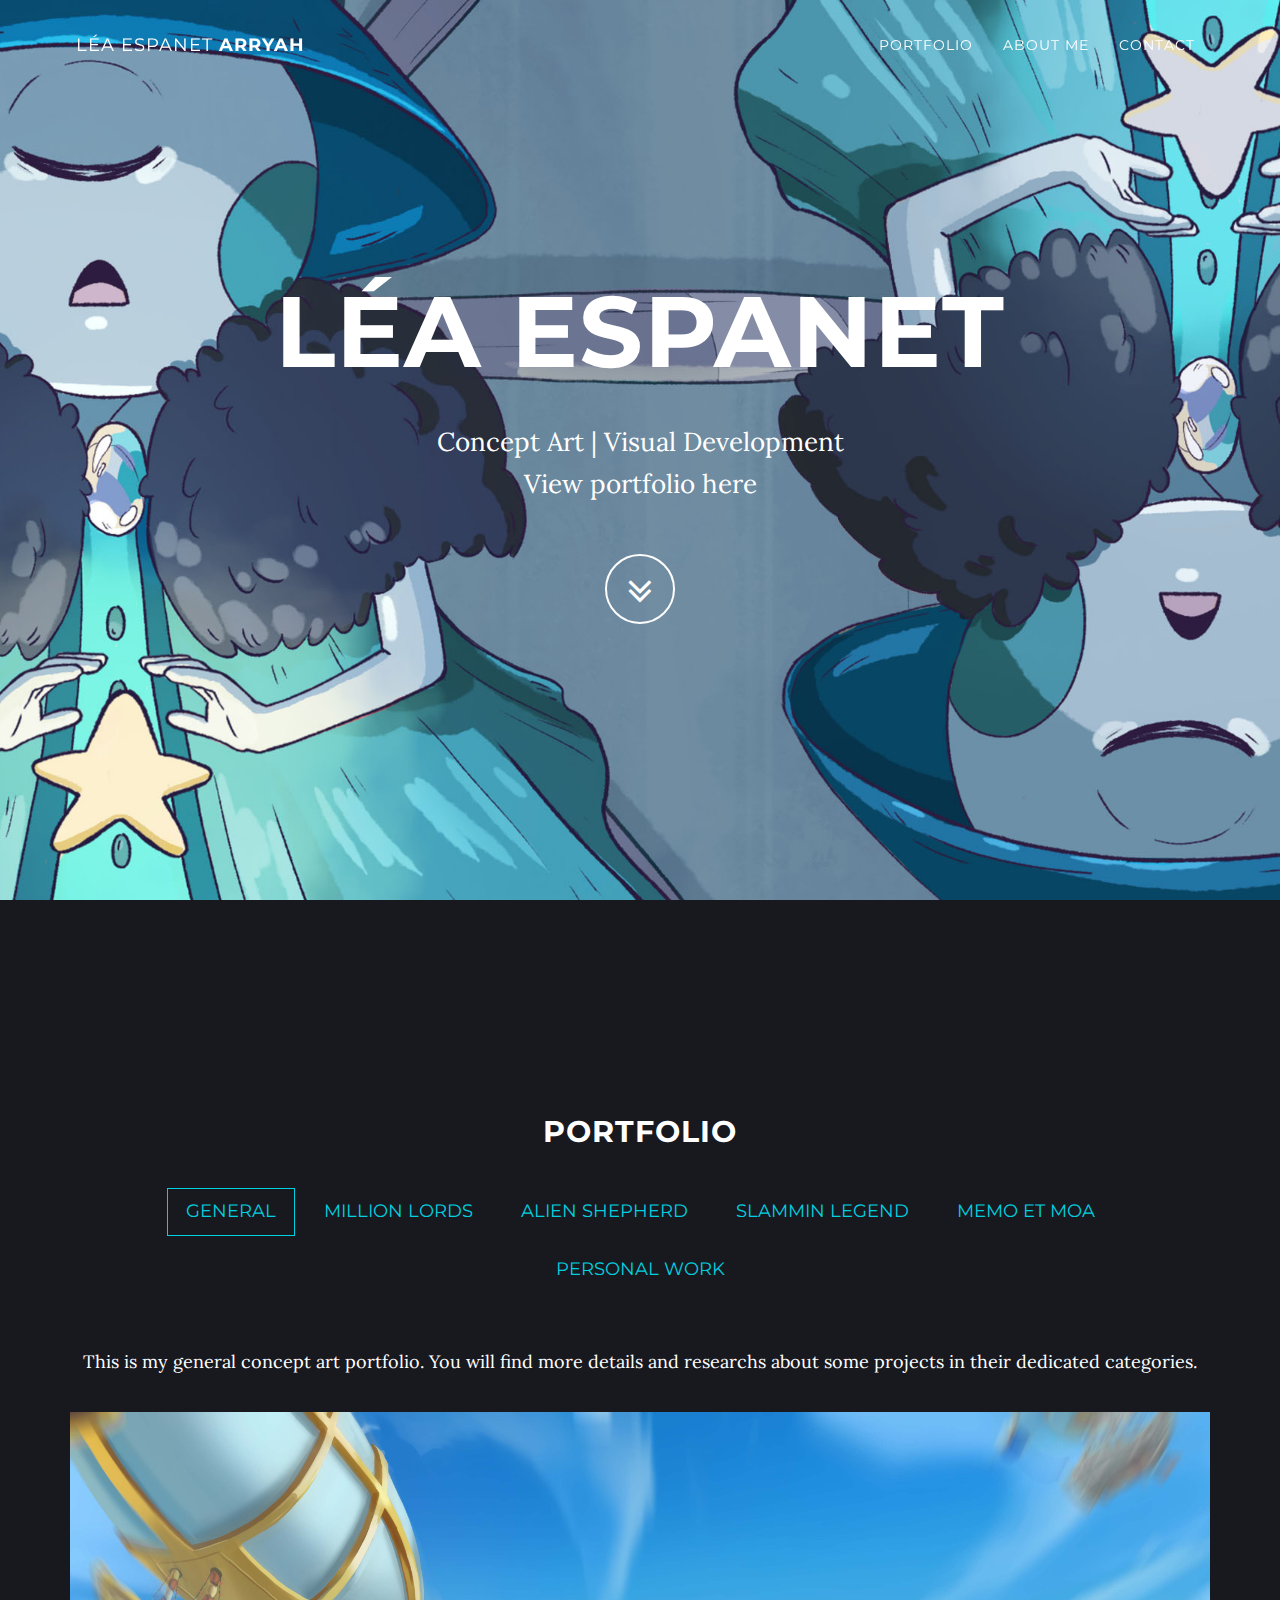
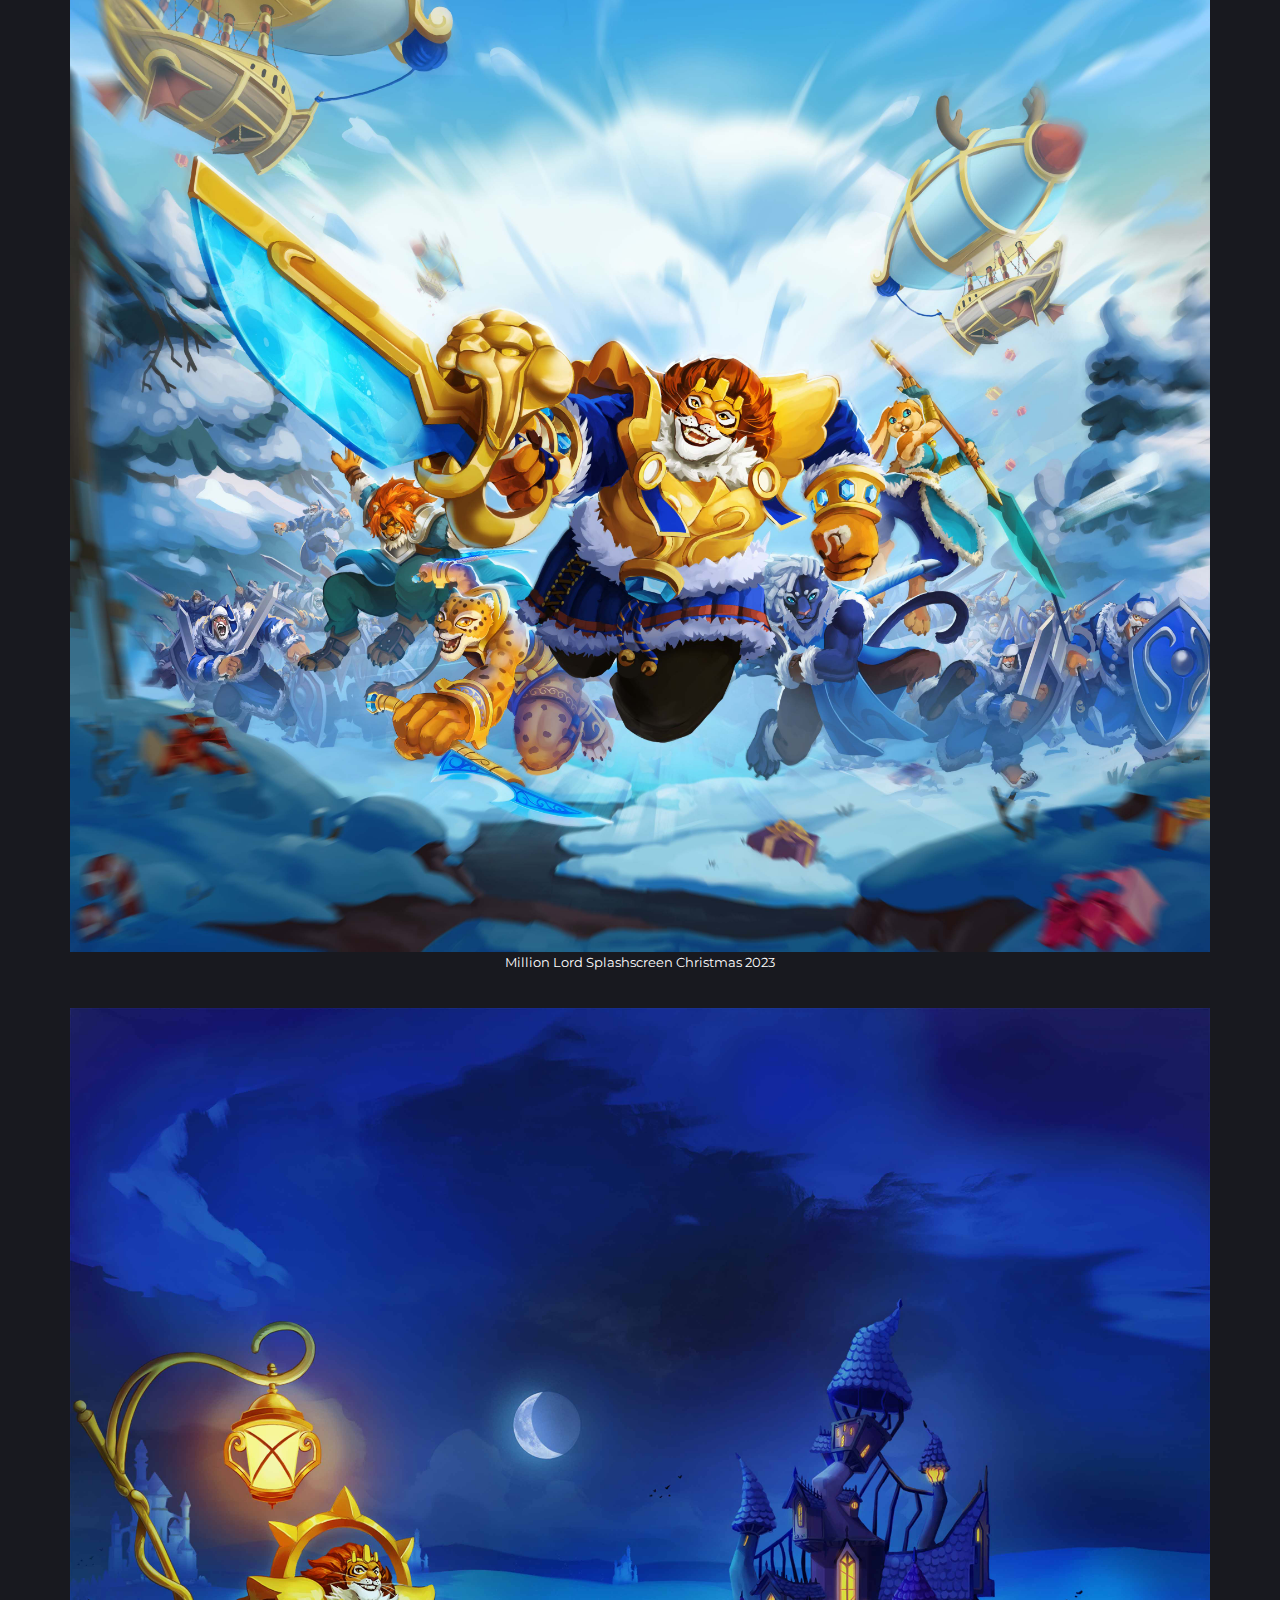
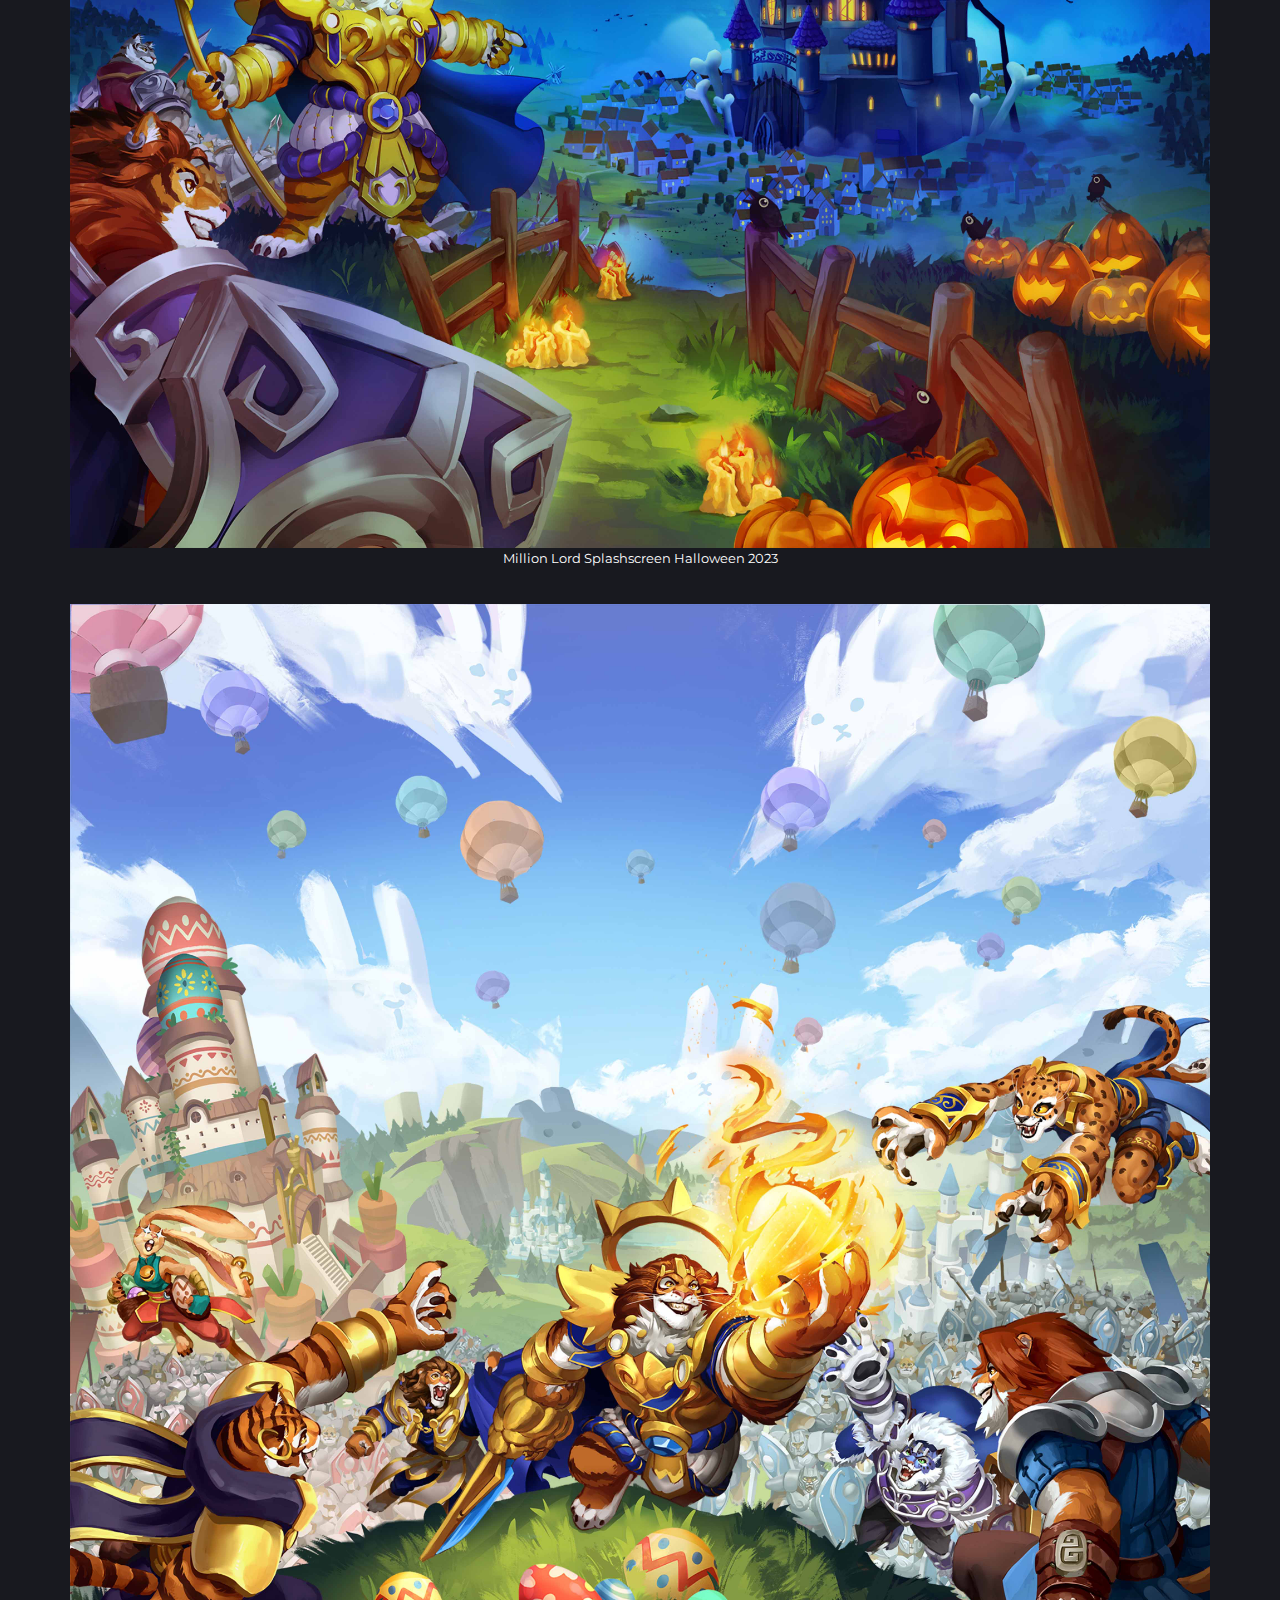
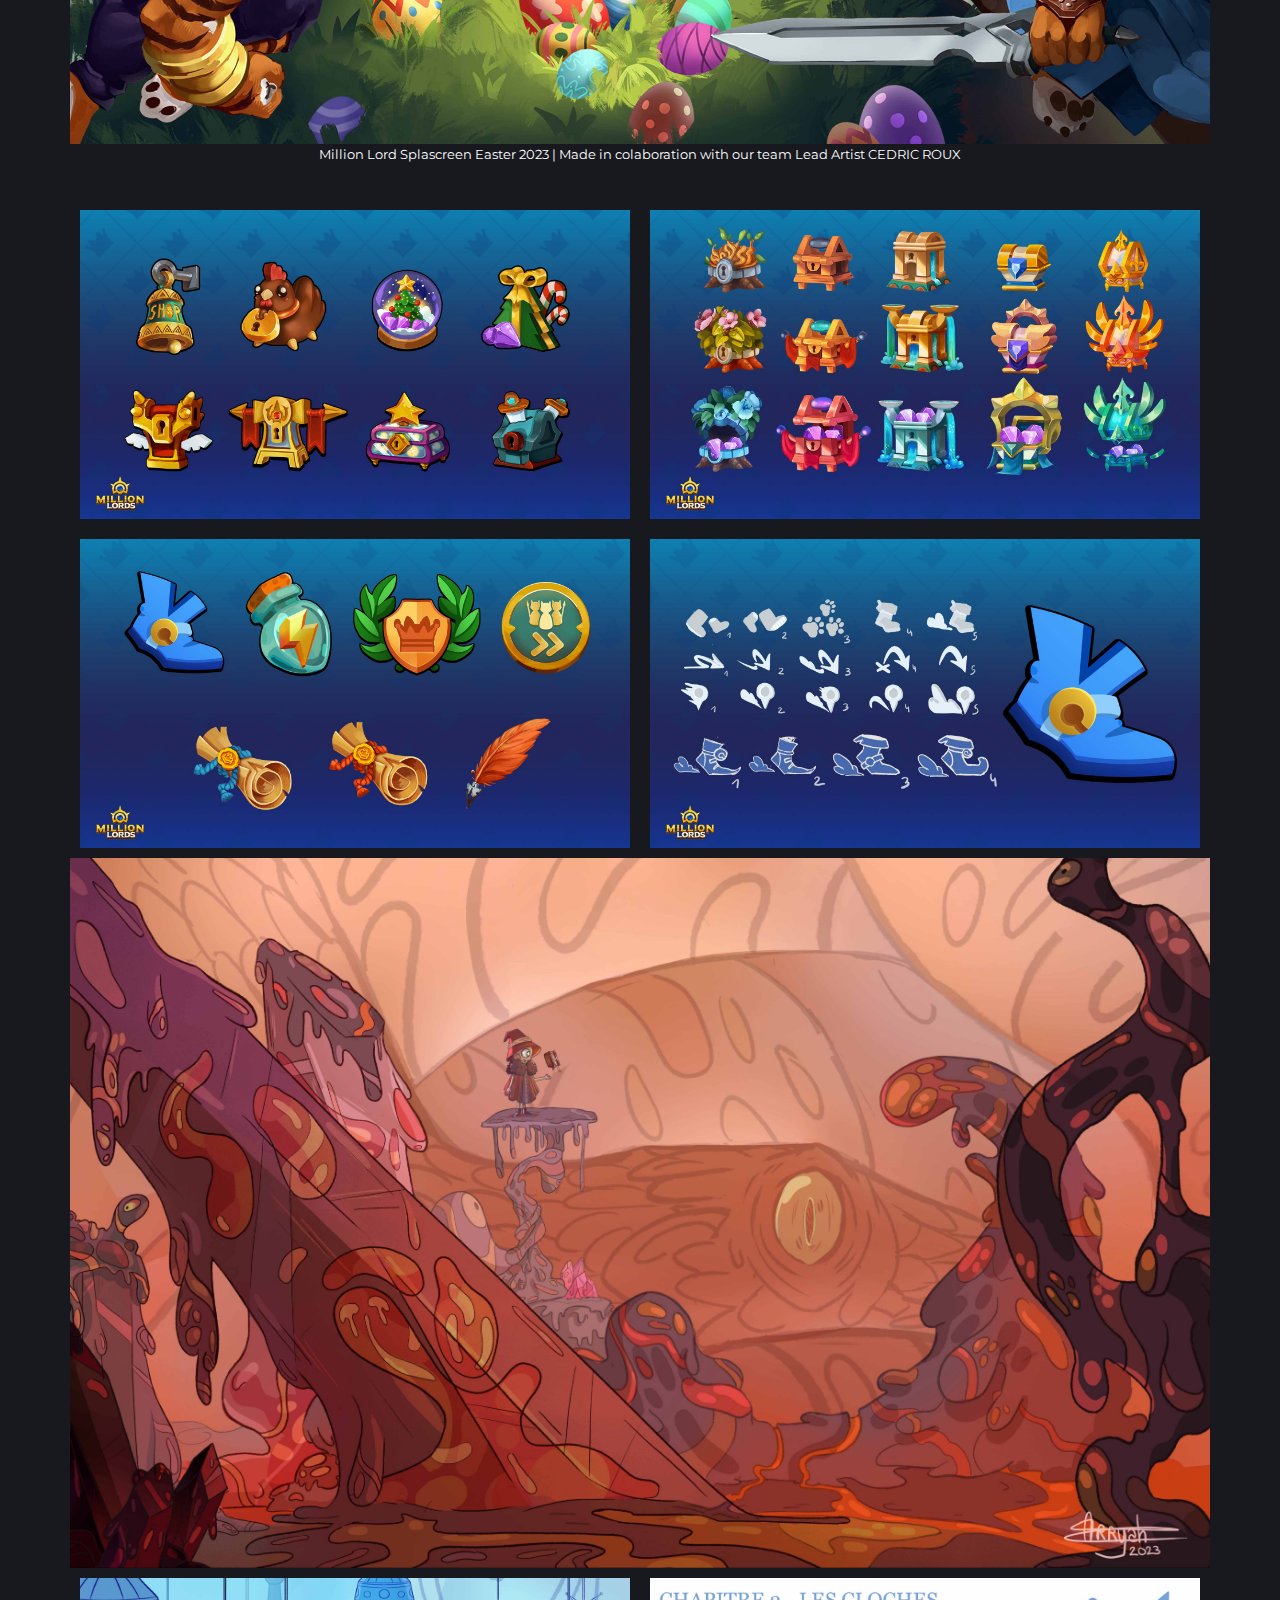
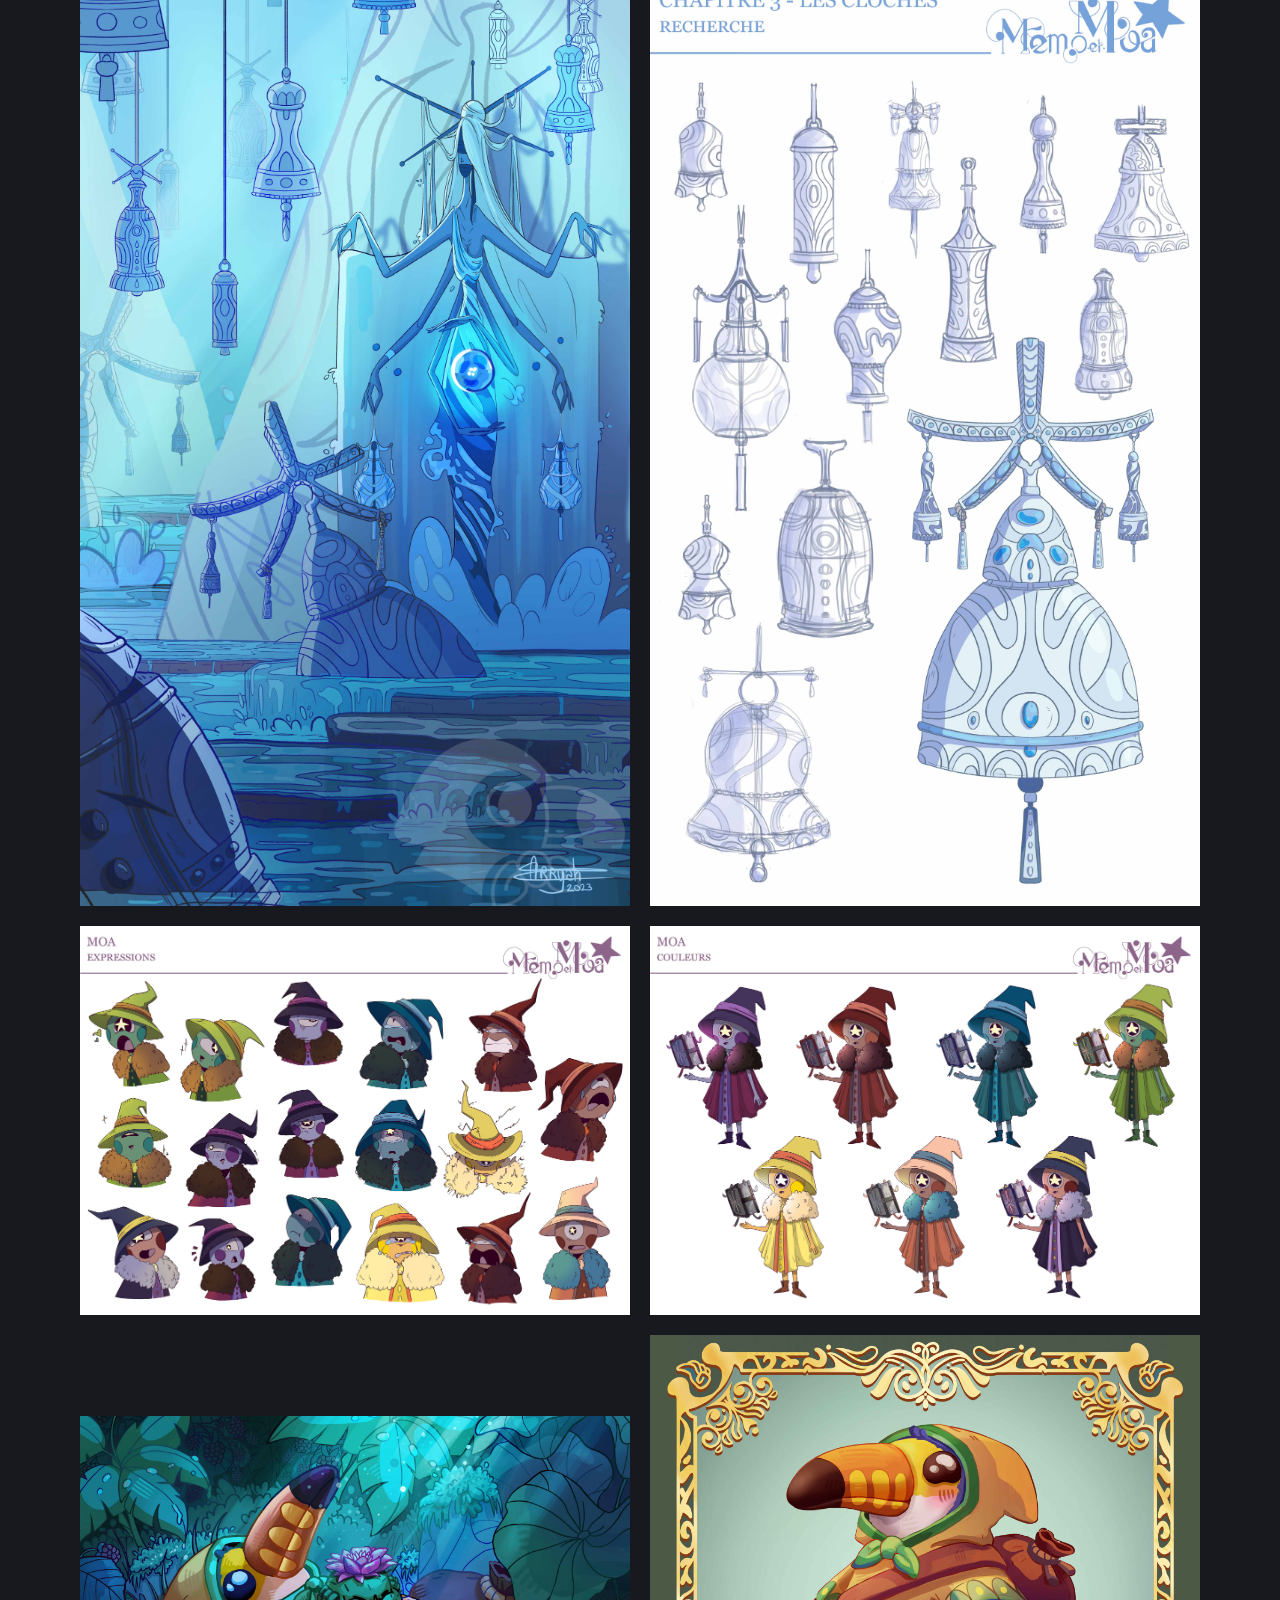
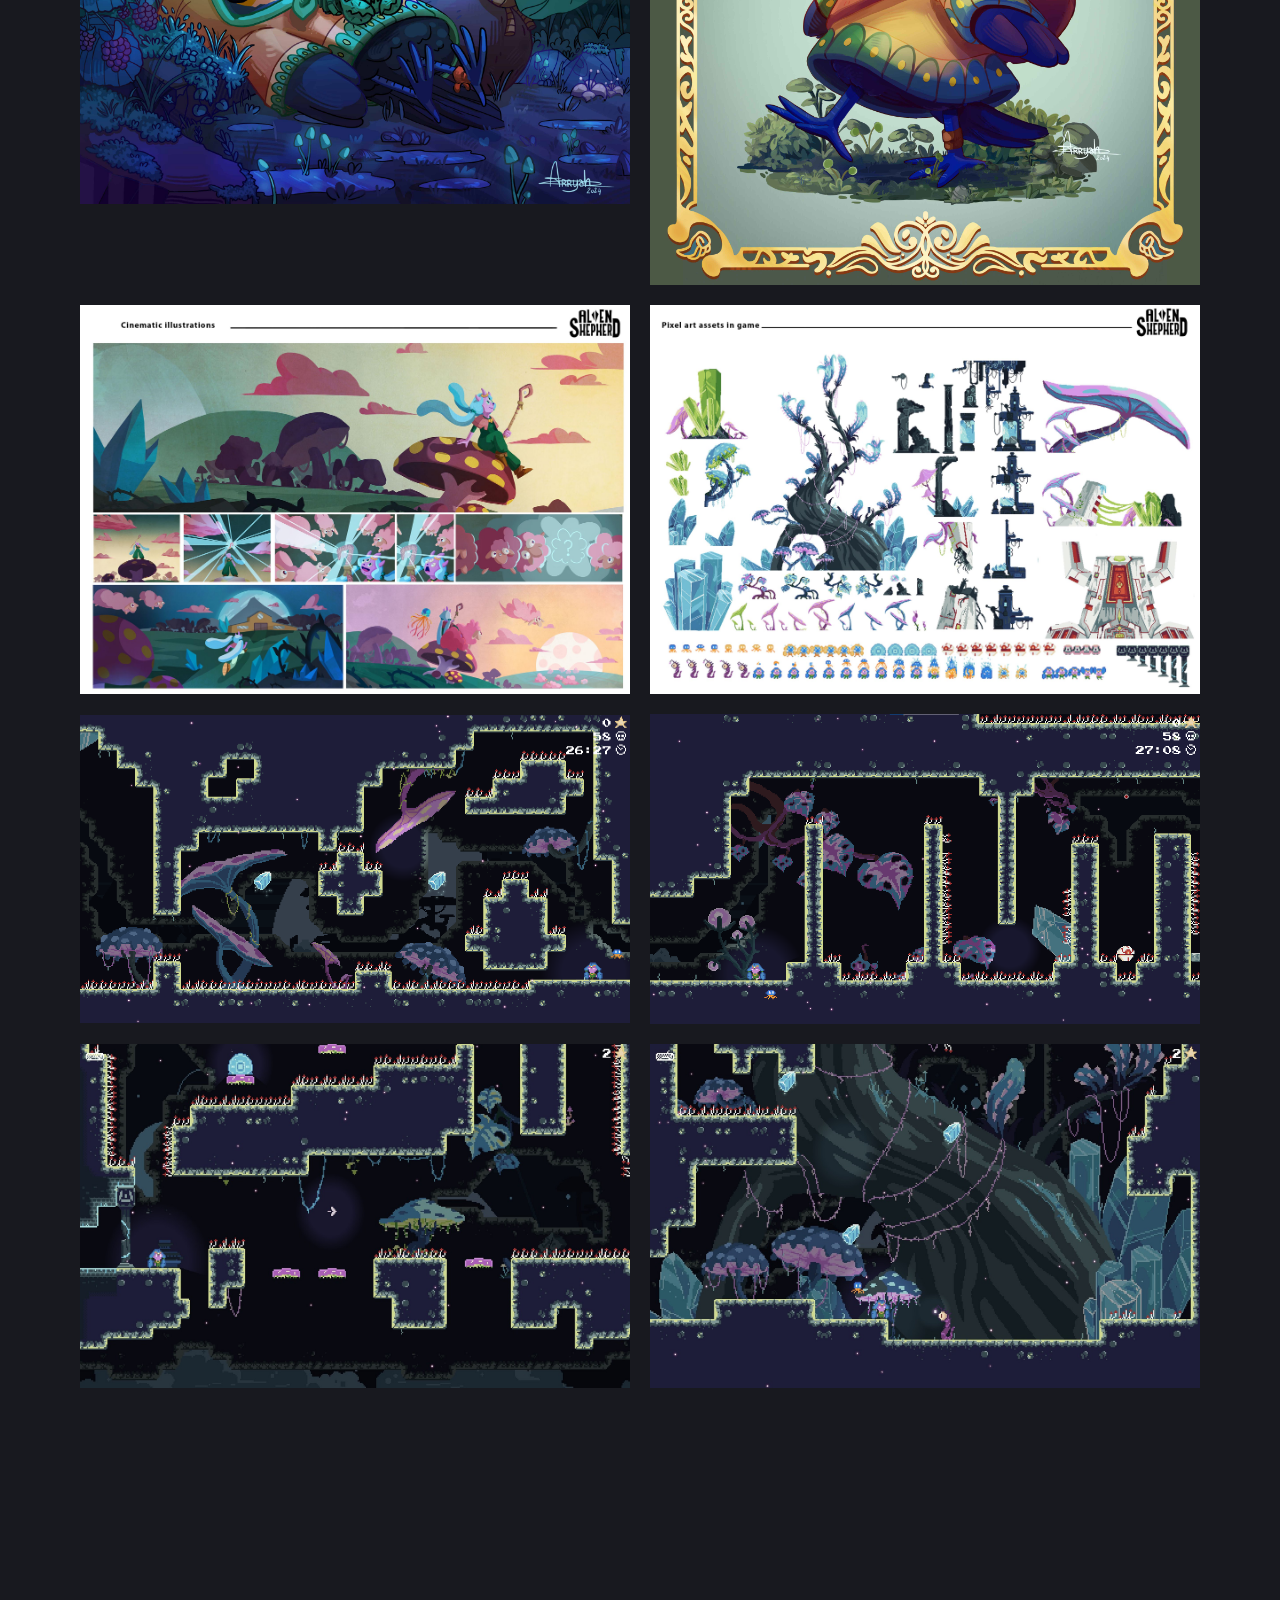
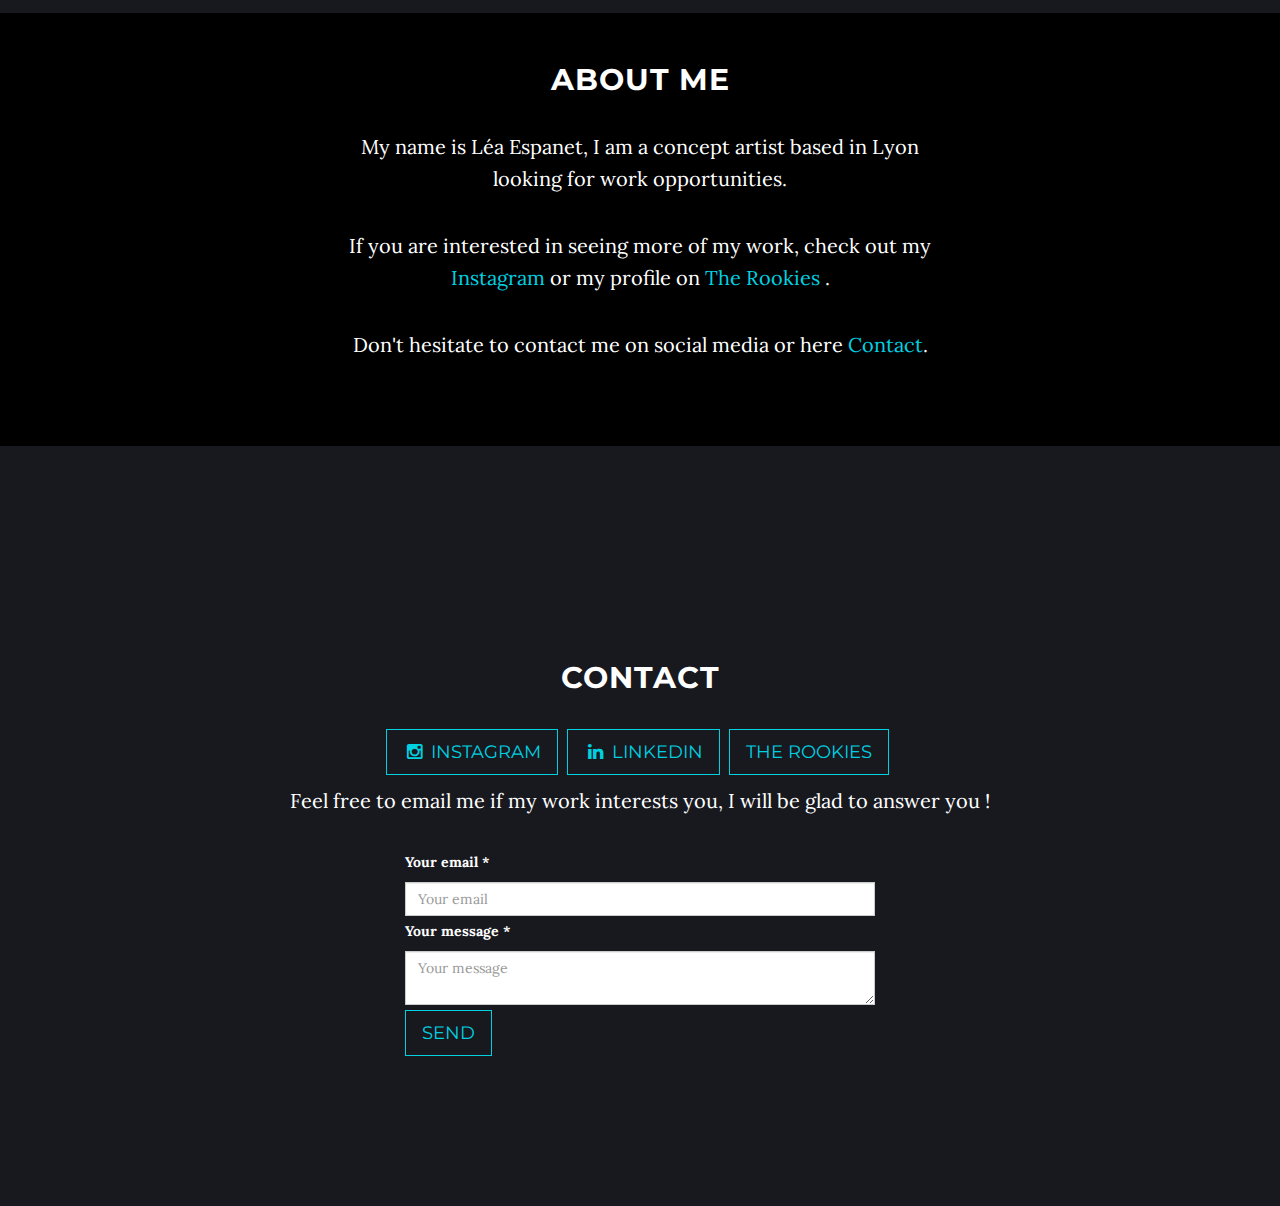
==== index.html @ 55b529bb "Portfolio update" ====
<!DOCTYPE html>
<html lang="en">

<head>

    <meta charset="utf-8">
    <meta http-equiv="X-UA-Compatible" content="IE=edge">
    <meta name="viewport" content="width=device-width, initial-scale=1">
    <meta name="description" content="">
    <meta name="author" content="">

    <title>Léa Espanet - Arryah</title>

    <!-- Bootstrap Core CSS -->
    <link href="css/bootstrap.min.css" rel="stylesheet">

    <!-- Custom CSS -->
    <link href="css/grayscale.css" rel="stylesheet">

    <!-- Custom Fonts -->
    <link href="font-awesome/css/font-awesome.min.css" rel="stylesheet" type="text/css">
    <link href="http://fonts.googleapis.com/css?family=Lora:400,700,400italic,700italic" rel="stylesheet" type="text/css">
    <link href="http://fonts.googleapis.com/css?family=Montserrat:400,700" rel="stylesheet" type="text/css">

    <!-- HTML5 Shim and Respond.js IE8 support of HTML5 elements and media queries -->
    <!-- WARNING: Respond.js doesn't work if you view the page via file:// -->
    <!--[if lt IE 9]>
        <script src="https://oss.maxcdn.com/libs/html5shiv/3.7.0/html5shiv.js"></script>
        <script src="https://oss.maxcdn.com/libs/respond.js/1.4.2/respond.min.js"></script>
    <![endif]-->

</head>

<body id="page-top" data-spy="scroll" data-target=".navbar-fixed-top">

    <!-- Navigation -->
    <nav class="navbar navbar-custom navbar-fixed-top" role="navigation">
        <div class="container">
            <div class="navbar-header">
                <button type="button" class="navbar-toggle" data-toggle="collapse" data-target=".navbar-main-collapse">
                    <i class="fa fa-bars"></i>
                </button>
                <a class="navbar-brand page-scroll" href="#page-top">
                    <i class="fa fa-"></i> <span class="light">Léa Espanet</span> Arryah
                </a>
            </div>

            <!-- Collect the nav links, forms, and other content for toggling -->
            <div class="collapse navbar-collapse navbar-right navbar-main-collapse">
                <ul class="nav navbar-nav">
                    <!-- Hidden li included to remove active class from about link when scrolled up past about section -->
                    <li class="hidden">
                        <a href="#page-top"></a>
                    </li>
                    <li>
                        <a class="page-scroll" href="#portfolio">Portfolio</a>
                    </li>
                    <li>
                        <a class="page-scroll" href="#about-me">About Me</a>
                    </li>
                    <li>
                        <a class="page-scroll" href="#contact">Contact</a>
                    </li>
                </ul>
            </div>
            <!-- /.navbar-collapse -->
        </div>
        <!-- /.container -->
    </nav>

    <!-- Intro Header -->
    <header class="intro">
        <div class="intro-body">
            <div class="container">
                <div class="row">
                    <div class="col-md-8 col-md-offset-2">
                        <h1 class="brand-heading">Léa Espanet</h1>
                        <p class="intro-text">Concept Art | Visual Development<br>View portfolio here</p>
                        <a href="#portfolio" class="btn btn-circle page-scroll">
                            <i class="fa fa-angle-double-down animated"></i>
                        </a>
                    </div>
                </div>
            </div>
        </div>
    </header>

    <!-- Portfolio Section -->
    <section id="portfolio" class="content-section text-center">
        <div class="portfolio-section">
            <div class="container">
                <div class="col-lg-12">
                    <h2>Portfolio</h2>
                    <div class="bouton-menu">

                        <button type="button" data-filter=".general" class="bouton selected">General</button>
                        <button type="button" data-filter=".millionlord" class="bouton">Million Lords</button>
                        <button type="button" data-filter=".alienshepherd" class="bouton">Alien Shepherd</button>
                        <button type="button" data-filter=".slaminlegends" class="bouton">Slammin Legend</button>
                        <button type="button" data-filter=".memomoa" class="bouton">Memo Et Moa</button>
                        <button type="button" data-filter=".personalwork" class="bouton">Personal Work</button>
                    </div>
                    <div class="test-container">
                        <div class="mix general" data-order="1">
                            <div class="col-lg-12">
                                <p class="intro-text">This is my general concept art portfolio. You will find more details and researchs about some projects in their dedicated categories.</p>
                               
                                <img src="img/ESPANET_Lea_ML_SplashArt_christmas2023.jpg" >
                                <p class="img-legend">Million Lord Splashscreen Christmas 2023</p>
                                <img src="img/ESPANET_Lea_ML_SplashArt_Halloween2023.jpg">
                                <p class="img-legend">Million Lord Splashscreen Halloween 2023</p>
                                <img src="img/ESPANET_Lea_ML_SplashArt_easter2023.jpg">
                                <p class="img-legend">Million Lord Splascreen Easter 2023 | Made in colaboration with our team Lead Artist CEDRIC ROUX</p>
                                <div class="grid grid1">
                                        <img src="img/ESPANET_Lea_ML_props1.jpg">
                                        <img src="img/ESPANET_Lea_ML_props2.jpg">
                                        <img src="img/ESPANET_Lea_ML_icon1.jpg">
                                        <img src="img/ESPANET_Lea_ML_icon2.jpg">
                                        
                                    </div>
                                    <img src="img/lave.jpg">
                                    <div class="grid grid1">
                                        <img src="img/eau.jpg">
                                        <img src="img/MM_cloches_recherches.jpg">
                                        <img src="img/MM_expression.jpg">
                                        <img src="img/MM_couleurs.jpg">
                                        <img src="img/tuki_foret.jpg">
                                        <img src="img/EL_TukiTuki.jpg">
                                        <img src="img/AS_6.jpg">
                                        <img src="img/AS_1.jpg">
                                        <img src="img/ascapture3.png">
                                        <img src="img/ascapture6.png">
                                        <img src="img/ascapture8.jpg">
                                        <img src="img/ascapture7.jpg">

                                </div>
                            </div>
                        </div>
                        <div class="mix millionlord" data-order="2">
                            <div class="col-lg-12">
                                <p class="intro-text">Here are some of the works I've been doing as a full time concept artist for the mobile game Million Lords.</p>
                                <div class="grid grid1">
                                    <img src="img/ESPANET_Lea_ML_SplashArt_christmas2023.jpg">
                                    <img src="img/ESPANET_Lea_ML_SplashArt_easter2023.jpg">
                                        <img src="img/ESPANET_Lea_ML_SplashArt_Halloween2023.jpg">
                                        <img src="img/ESPANET_Lea_ML_Lapin.jpg">
                                        <img src="img/ESPANET_Lea_ML_bundle.jpg">
                                        <img src="img/ESPANET_Lea_ML_icon1.jpg">
                                        <img src="img/ESPANET_Lea_ML_icon2.jpg">
                                        <img src="img/ESPANET_Lea_ML_icon3.jpg">
                                        <img src="img/ESPANET_Lea_ML_props1.jpg">
                                        <img src="img/ESPANET_Lea_ML_props2.jpg">
                                    </div>
                                </div>
                            </div>
                        <div class="mix alienshepherd" data-order="3">
                            <div class="col-lg-12">
                                <p class="intro-text">Alien Shepherd is a pixel art platformer with a flying mechanic. As Lead Concept Artist of the project I produced many in game assets, steam visuals and illustrations.   </p>
                                <ul class="list-inline banner-social-buttons">
                                    <li>
                                        <a href="https://store.steampowered.com/app/1808820/Alien_Shepherd/" class="btn btn-default btn-lg"><i class="fa fa-steam fa-fw"></i> <span class="network-name">Game on steam</span></a>
                                    </li>
                                    <div class="grid grid2">
                                        <img src="img/Alien.jpg" class="aa">
                                        <img src="img/AS_6.jpg" class="bb">
                                        <img src="img/AS_3.jpg" class="cc">
                                        <img src="img/AS_1.jpg" class="dd">
                                        <img src="img/AS_2.jpg" class="ee">
                                        <img src="img/AS_4.jpg" class="ff">
                                        <img src="img/AS_5.jpg" class="gg">
                                        <img src="img/ascapture1.png" class="hh">
                                        <img src="img/ascapture4.png" class="ii">
                                        <img src="img/ascapture6.png" class="jj">
                                        <img src="img/ascapture7.jpg" class="kk">
                                        <img src="img/as5.jpg" class="ll">
                                        <img src="img/as6.jpg" class="mm">
                                        <img src="img/as7.jpg" class="nn">
                                        <img src="img/ascapture2.jpg" class="oo">
                                        <img src="img/ascapture3.png" class="pp">
                                        <img src="img/ascapture5.png" class="qq">
                                        <img src="img/ascapture8.jpg" class="rr">
                                        <img src="img/ascapture9jpg.jpg" class="ss">
                                        <img src="img/as8.jpg" class="tt">
                                </div>
                            </div>
                        </div>
                        <div class="mix slaminlegends" data-order="4">
                            <div class="col-lg-12">
                                <p class="intro-text">Slammin Legends is a 3D funky multiplayer sport game inspired by Basketball and hero shooters with a 70's vibe. My job was to create characters in a simple, exagerated cartoon style and some props.</p>

                                    <img src="img/Kakemono.jpg">
                                    <p class="img-legend">Logo by HUGO BOUVET</p>
                                    <ul class="list-inline banner-social-buttons">
                                        <li>
                                            <a href="https://www.therookies.co/entries/19303" class="btn btn-default btn-lg"></i> <span class="network-name">The Rookies 2022 </span></a>
                                        </li>
                                    <div class="grid grid3">
                                        <img src="img/SlamminLegends1.jpg">
                                        <img src="img/SlamminLegends2.jpg">
                                        <img src="img/SlamminLegends3.jpg">
                                        <img src="img/SlamminLegends4.jpg">
                                        <img src="img/SlamminLegends5.jpg">
                                        <img src="img/SlamminLegends6.jpg">
                                        <img src="img/SlamminLegends7.jpg">
                                        <img src="img/SlamminLegends10.jpg">
                                        <img src="img/SlamminLegends9.jpg">
                                        <img src="img/SlamminLegends8.jpg">
                                </div>
                            </div>
                        </div>
                        <div class="mix memomoa" data-order="5">
                            <div class="col-lg-12">
                                <p class="intro-text">This is a personnal comic project in development, therefore I cannot yet share all my concepts. Here is a preview some environment.  </p>
                                    <img src="img/lave.jpg">
                                <div class="grid grid-flex">
                                    <div class="half-column">
                                        <img src="img/MM_keyv.jpg">
                                        <img src="img/MM_cloches_recherches.jpg">
                                        <img src="img/MM_Moa_illustration.jpg">
                                    </div>
                                    <div class="half-column">
                                        <img src="img/MM_couleurs.jpg">
                                        <img src="img/MM_expression.jpg">
                                        <img src="img/eau.jpg">
                                        <img src="img/MM_Memo_illustration.jpg">
                                    </div>
                                </div>
                            </div>
                        </div>
                        <div class="mix personalwork" data-order="6">
                            <div class="col-lg-12">
                                <p class="intro-text">In this section you will find more personnal illustrations I do in my free time.</p>
                                <div class="grid grid-flex">
                                    <div class="half-column">
                                        <img src="img/tuki_foret.jpg">
                                        <img src="img/EL_Crabtus.jpg">
                                        <img src="img/EL_dtiys_kumquatacide.jpg">
                                        <img src="img/eau.jpg">
                                    </div>
                                    <div class="half-column">
                                        <img src="img/EL_TukiTuki.jpg">
                                        <img src="img/EL_Larvetus.jpg">
                                        <img src="img/lave.jpg">
                                        <img src="img/MM_Memo_illustration.jpg">
                                        <img src="img/croq5.jpg">
                                   </div>
                                </div>
                            </div>
                        </div>
                        

                    </div>
                    
                </div>
            </div>
        </div>
    </section>
    <!-- About Me Section -->
    <section id="about-me" class="container-fluid content-section black-bg text-center">
        <div class="row">
            <div class="col-lg-6 col-lg-offset-3">
                <h2>About me</h2>
                <p>My name is Léa Espanet, I am a concept artist based in Lyon looking for work opportunities. </p>
                <p>If you are interested in seeing more of my work, check out my <a href="https://www.instagram.com/arryah_art/">Instagram</a> or my profile on <a href="https://www.therookies.co/u/LeaEspanet">The Rookies</a> .</p>
                <p>Don't hesitate to contact me on social media or here <a class="page-scroll" href="#contact">Contact</a>.
                    <p>
            </div>
        </div>
    </section>

    <!-- Contact Section -->
    <section id="contact" class="container content-section text-center">
        <div class="row">
            <div class="col-lg-8 col-lg-offset-2">
                <h2>Contact</h2>
                <ul class="list-inline banner-social-buttons">
                    <li>
                        <a href="https://instagram.com/arryah_art/" class="btn btn-default btn-lg"><i class="fa fa-instagram fa-fw"></i> <span class="network-name">Instagram</span></a>
                    </li>
                    </li>
                        <a href="https://www.linkedin.com/in/l%C3%A9a-espanet-331bb122b/?originalSubdomain=fr" class="btn btn-default btn-lg"><i class="fa fa-linkedin fa-fw"></i> <span class="network-name">Linkedin</span></a>
                    </li>
                    <li>
                        <a href="https://www.therookies.co/u/LeaEspanet" class="btn btn-default btn-lg"></i> <span class="network-name">The Rookies</span></a>
                    </li>
                </ul>
                <p>Feel free to email me if my work interests you, I will be glad to answer you ! </p>



                <div class="col-lg-8 col-lg-offset-2">
                    <form action="https://formspree.io/f/mjvjywqn" method="POST">

                        <label for="email">Your email *</label>
                        <div class="input-group mb-3">
                            <input type="email" name="_replyto" class="form-control" id="email" placeholder="Your email">
                        </div>

                        <label for="message">Your message *</label>
                        <div class="input-group">
                            <textarea name="message" id="message" class="form-control" placeholder="Your message"></textarea>
                        </div>

                        <!-- your other form fields go here -->

                        <button type="submit" class="btn btn-default btn-lg">Send</button>
                    </form>
                </div>
            </div>
        </div>
    </section>

    <div class="modal fade" id="imagemodal" tabindex="-1" role="dialog" aria-labelledby="myModalLabel" aria-hidden="true">
        <div class="modal-dialog imagepreview-modal">
            <div class="modal-content">
                <div class="modal-body">
                    <img src="" class="imagepreview" style="width: 100%;">
                </div>
            </div>
        </div>
    </div>


    <!-- Footer -->
    <footer>
        <div class="container text-center">
            <p></p>
        </div>
    </footer>

    <!-- jQuery -->
    <script src="js/jquery.js"></script>

    <!-- Bootstrap Core JavaScript -->
    <script src="js/bootstrap.js"></script>

    <!-- Plugin JavaScript -->
    <script src="js/jquery.easing.min.js"></script>
    
    <!-- Mixitup -->
    <script src="js/mixitup.min.js"></script>

    <!-- Custom Theme JavaScript -->
    <script src="js/grayscale.js"></script>

</body>

</html>
---- css/grayscale.css ----
/*!
 * Start Bootstrap - Grayscale Bootstrap Theme (http://startbootstrap.com)
 * Code licensed under the Apache License v2.0.
 * For details, see http://www.apache.org/licenses/LICENSE-2.0.
 */

body {
    width: 100%;
    height: 100%;
    font-family: Lora, "Helvetica Neue", Helvetica, Arial, sans-serif;
    color: #fff;
    background-color: #18191F;
}

html {
    width: 100%;
    height: 100%;
}

h1,
h2,
h3,
h4,
h5,
h6 {
    margin: 0 0 35px;
    text-transform: uppercase;
    font-family: Montserrat, "Helvetica Neue", Helvetica, Arial, sans-serif;
    font-weight: 700;
    letter-spacing: 1px;
}

p {
    margin: 0 0 25px;
    font-size: 18px;
    line-height: 1.5;
}

@media(min-width:768px) {
    p {
        margin: 0 0 35px;
        font-size: 20px;
        line-height: 1.6;
    }
}

a {
    color: #00d1e0;
    -webkit-transition: all .2s ease-in-out;
    -moz-transition: all .2s ease-in-out;
    transition: all .2s ease-in-out;
}

a:hover,
a:focus {
    text-decoration: none;
    color: #01b0bd;
}

.light {
    font-weight: 400;
}

.navbar-custom {
    margin-bottom: 0;
    border-bottom: 1px solid rgba(255, 255, 255, .3);
    text-transform: uppercase;
    font-family: Montserrat, "Helvetica Neue", Helvetica, Arial, sans-serif;
    background-color: #000;
}

.navbar-custom .navbar-brand {
    font-weight: 700;
}

.navbar-custom .navbar-brand:focus {
    outline: 0;
}

.navbar-custom .navbar-brand .navbar-toggle {
    padding: 4px 6px;
    font-size: 16px;
    color: #fff;
}

.navbar-custom .navbar-brand .navbar-toggle:focus,
.navbar-custom .navbar-brand .navbar-toggle:active {
    outline: 0;
}

.navbar-custom a {
    color: #fff;
}

.navbar-custom .nav li a {
    -webkit-transition: background .3s ease-in-out;
    -moz-transition: background .3s ease-in-out;
    transition: background .3s ease-in-out;
}

.navbar-custom .nav li a:hover {
    outline: 0;
    color: rgba(255, 255, 255, .8);
    background-color: transparent;
}

.navbar-custom .nav li a:focus,
.navbar-custom .nav li a:active {
    outline: 0;
    background-color: transparent;
}

.navbar-custom .nav li.active {
    outline: 0;
}

.navbar-custom .nav li.active a {
    background-color: rgba(255, 255, 255, .3);
}

.navbar-custom .nav li.active a:hover {
    color: #fff;
}

@media(min-width:768px) {
    .navbar-custom {
        padding: 20px 0;
        border-bottom: 0;
        letter-spacing: 1px;
        background: 0 0;
        -webkit-transition: background .5s ease-in-out, padding .5s ease-in-out;
        -moz-transition: background .5s ease-in-out, padding .5s ease-in-out;
        transition: background .5s ease-in-out, padding .5s ease-in-out;
    }
    .navbar-custom.top-nav-collapse {
        padding: 0;
        border-bottom: 1px solid rgba(255, 255, 255, .3);
        background: #000;
    }
}

.intro {
    display: table;
    width: 100%;
    height: auto;
    padding: 100px 0;
    text-align: center;
    color: #fff;
    background: url(../img/downloads-bg.jpg) no-repeat bottom center scroll;
    background-color: #000;
    -webkit-background-size: cover;
    -moz-background-size: cover;
    background-size: cover;
    -o-background-size: cover;
}

.intro .intro-body {
    display: table-cell;
    vertical-align: middle;
}

.intro .intro-body .brand-heading {
    font-size: 40px;
}

.intro .intro-body .intro-text {
    font-size: 18px;
}

@media(min-width:768px) {
    .intro {
        height: 100%;
        padding: 0;
    }
    .intro .intro-body .brand-heading {
        font-size: 100px;
    }
    .intro .intro-body .intro-text {
        font-size: 26px;
    }
}

.btn-circle {
    width: 70px;
    height: 70px;
    margin-top: 15px;
    padding: 7px 16px;
    border: 2px solid #fff;
    border-radius: 100%!important;
    font-size: 40px;
    color: #fff;
    background: 0 0;
    -webkit-transition: background .3s ease-in-out;
    -moz-transition: background .3s ease-in-out;
    transition: background .3s ease-in-out;
}

.btn-circle:hover,
.btn-circle:focus {
    outline: 0;
    color: #fff;
    background: rgba(255, 255, 255, .1);
}

.btn-circle i.animated {
    -webkit-transition-property: -webkit-transform;
    -webkit-transition-duration: 1s;
    -moz-transition-property: -moz-transform;
    -moz-transition-duration: 1s;
}

.btn-circle:hover i.animated {
    -webkit-animation-name: pulse;
    -moz-animation-name: pulse;
    -webkit-animation-duration: 1.5s;
    -moz-animation-duration: 1.5s;
    -webkit-animation-iteration-count: infinite;
    -moz-animation-iteration-count: infinite;
    -webkit-animation-timing-function: linear;
    -moz-animation-timing-function: linear;
}

@-webkit-keyframes pulse {
    0 {
        -webkit-transform: scale(1);
        transform: scale(1);
    }
    50% {
        -webkit-transform: scale(1.2);
        transform: scale(1.2);
    }
    100% {
        -webkit-transform: scale(1);
        transform: scale(1);
    }
}

@-moz-keyframes pulse {
    0 {
        -moz-transform: scale(1);
        transform: scale(1);
    }
    50% {
        -moz-transform: scale(1.2);
        transform: scale(1.2);
    }
    100% {
        -moz-transform: scale(1);
        transform: scale(1);
    }
}

.content-section {
    margin-top: 100px;
    padding-top: 50px;
    padding-bottom: 50px;
}

.download-section {
    width: 100%;
    padding: 50px 0;
    color: #fff;
    background: url(../img/downloads-bg.jpg) no-repeat center center scroll;
    background-color: #000;
    -webkit-background-size: cover;
    -moz-background-size: cover;
    background-size: cover;
    -o-background-size: cover;
}

#map {
    width: 100%;
    height: 200px;
    margin-top: 100px;
}

@media(min-width:767px) {
    .content-section {
        margin-top: 165px;
    }
    .download-section {
        padding: 100px 0;
    }
    #map {
        height: 400px;
        margin-top: 250px;
    }
}

.btn {
    border-radius: 0;
    text-transform: uppercase;
    font-family: Montserrat, "Helvetica Neue", Helvetica, Arial, sans-serif;
    font-weight: 400;
    -webkit-transition: all .3s ease-in-out;
    -moz-transition: all .3s ease-in-out;
    transition: all .3s ease-in-out;
}

.btn-default {
    border: 1px solid #00d1e0;
    color: #00d1e0;
    background-color: transparent;
}

.btn-default:hover,
.btn-default:focus {
    border: 1px solid #00d1e0;
    outline: 0;
    color: #000;
    background-color: #00d1e0;
}

ul.banner-social-buttons {
    margin-top: 0;
}

@media(max-width:1199px) {
    ul.banner-social-buttons {
        margin-top: 15px;
    }
}

@media(max-width:767px) {
    ul.banner-social-buttons li {
        display: block;
        margin-bottom: 20px;
        padding: 0;
    }
    ul.banner-social-buttons li:last-child {
        margin-bottom: 0;
    }
}

footer {
    padding: 50px 0;
}

footer p {
    margin: 0;
}

::-moz-selection {
    text-shadow: none;
    background: #fcfcfc;
    background: rgba(255, 255, 255, .2);
}

::selection {
    text-shadow: none;
    background: #fcfcfc;
    background: rgba(255, 255, 255, .2);
}

img::selection {
    background: 0 0;
}

img::-moz-selection {
    background: 0 0;
}

body {
    webkit-tap-highlight-color: rgba(255, 255, 255, .2);
}

@media screen and (min-width: 768px) {
    .grid1 {
        display: grid;
        grid-template-columns: 1fr 1fr ;
        grid-template-rows: auto;
        align-items: center;
        grid-template-areas: 
        "a c"
        "b c"
        "d e"
        "d f"
        "h g"
        "i g"
        "i j"
        "l k"
        "m k"
        "n k"
        "n o"
        "p o"
        "p q"
        "r q"
        "r s"
        "t s"
        "t v"
        ;
    }
.a { grid-area: a; }
.b { grid-area: b; }
.c { grid-area: c; }
.d { grid-area: d; }
.e { grid-area: e; }
.f { grid-area: f; }
.g { grid-area: g; }
.h { grid-area: h; }
.i { grid-area: i; }
.j { grid-area: j; }
.k { grid-area: k; }
.l { grid-area: l; }
.m { grid-area: m; }
.n { grid-area: n; }
.o { grid-area: o; }
.p { grid-area: p; }
.q { grid-area: q; }
.r { grid-area: r; }
.s { grid-area: s; }
.t { grid-area: t; }
    

.grid2{
    display: grid;
    align-items: center;
    grid-template-columns: 1fr 1fr;
    grid-template-rows: auto;
    grid-template-areas: 
        "aa dd"
        "aa ee"
        "bb ff"
        "cc gg"
        "hh jj"
        "ii ll"
        "kk nn"
        "mm pp"
        "oo rr"
        "qq tt"
        "ss uu"
        ;
}
.aa { grid-area: aa; }
.bb { grid-area: bb; }
.cc { grid-area: cc; }
.dd { grid-area: dd; }
.ee { grid-area: ee; }
.ff { grid-area: ff; }
.gg { grid-area: gg; }
.hh { grid-area: hh; }
.ii { grid-area: ii; }
.jj { grid-area: jj; }
.kk { grid-area: kk; }
.ll { grid-area: ll; }
.mm { grid-area: mm; }
.nn { grid-area: nn; }
.oo { grid-area: oo; }
.pp { grid-area: pp; }
.qq { grid-area: qq; }
.rr { grid-area: rr; }
.ss { grid-area: ss; }

.grid3{
    display: flex;
    flex-wrap: wrap;
}

.grid3 img{
    width: 50%!important;
}

.grid-flex{
    display: flex;
}
}

.third-column {
    flex: 170%;
    padding: 10px;
}

.half-column {
    flex: 50%;
    padding: 10px;
}
img {max-width: 100%;}
.img-legend {font-size: 13px;
    font-family: Montserrat, "Helvetica Neue", Helvetica, Arial, sans-serif;
}
.grid img {
    width: 100%;
    padding: 10px;
}

.grid .category-block img {
    filter: brightness(35%);
    height: 7em;
    object-fit: cover;
    transition: filter 1s ease-out;
}

.grid .category-block img:hover {
    filter: brightness(0%);
}

.grid .category-block {
    position: relative;
}

.grid .category-block p {
    position: absolute;
    top: 28%;
    left: 32px;
    /*text-shadow: 2px 0 0 #000, -2px 0 0 #000, 0 2px 0 #000, 0 -2px 0 #000, 1px 1px #000, -1px -1px 0 #000, 1px -1px 0 #000, -1px 1px 0 #000;*/
    font-size: 1.8em;
    text-transform: uppercase;
    font-family: Montserrat, "Helvetica Neue", Helvetica, Arial, sans-serif;
    font-weight: 500;
    letter-spacing: 1px;
}

.grid img:hover {
    cursor: pointer;
}

.imagepreview-modal {
    width: 100%;
}

.modal-body img{
    height: 100%;

}



@media screen and (min-width: 768px) {
    .imagepreview-modal {
        width: 80%;
    }
}

.modal{
    padding-right: 0!important;
    justify-content: center;
    align-items: center;
}

.imagepreview-modal .modal-body {
    padding: 0;
}

.input-group {
    width: 100%;
    padding: 5px 0;
}

form button {
    padding: 5px 0;
}

form {
    text-align: left;
}

.black-bg {
    background-color: black;
}

.bouton-menu{
    margin-bottom: 5rem;
    display: flex;
    flex-wrap: wrap;
    justify-content: center;
}

.bouton{
    color: #00d1e0;
    background-color: transparent;
    padding: 5px 5px;
    text-transform: uppercase;
    font-size: 13px;
    font-family: Montserrat, "Helvetica Neue", Helvetica, Arial, sans-serif;
    border: 1px solid transparent;
    margin-bottom: 1rem;
}
.bouton-menu button:hover{
    border: 1px solid #00d1e0;
}

.selected{
    border: 1px solid #00d1e0;
}

.col-lg-12{
    padding: 0;
}

.intro-text{
    font-size: 15px;
}

@media screen and (min-width: 768px){
    .bouton{
        font-size: 18px;
        margin: 0.5rem;
    }

    .intro-text{
        font-size: 18px;
    }
}

@media screen and (min-width: 992px){
    .bouton{
        padding: 10px 18px;
    }
}
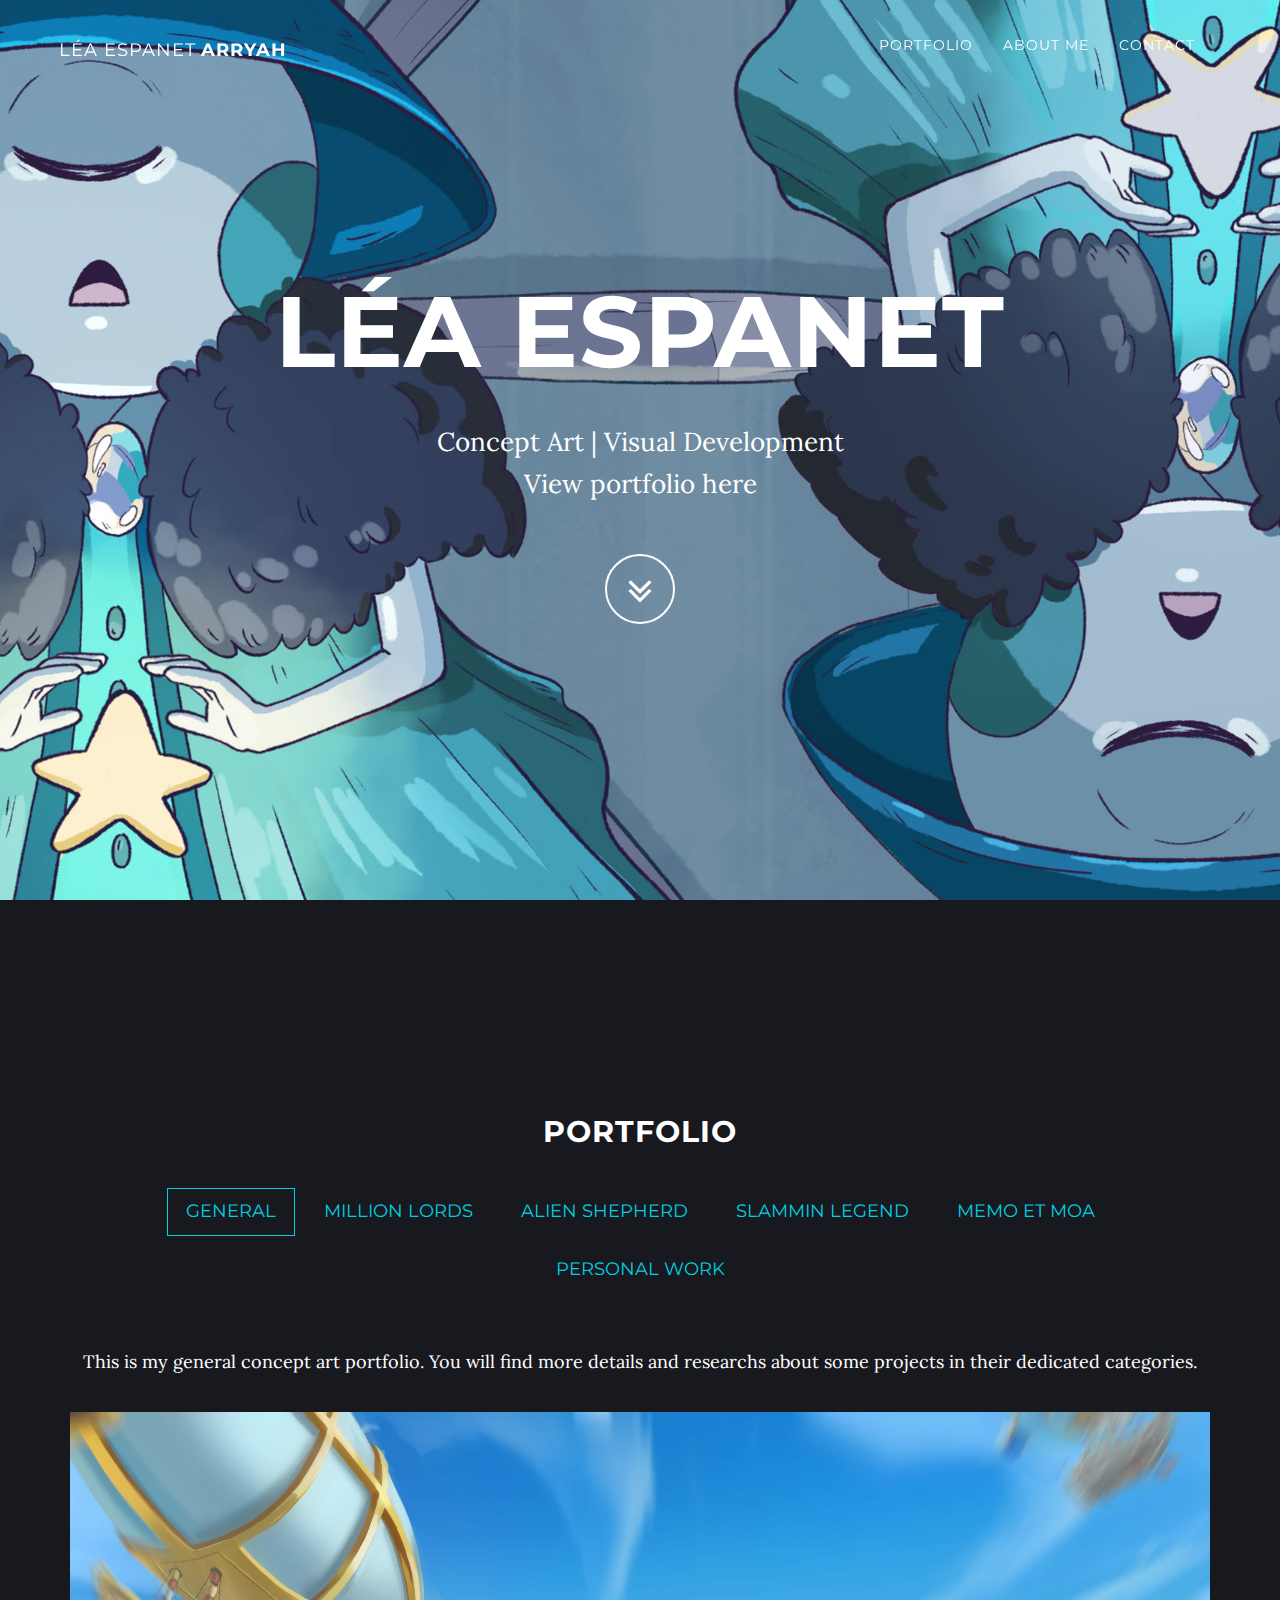
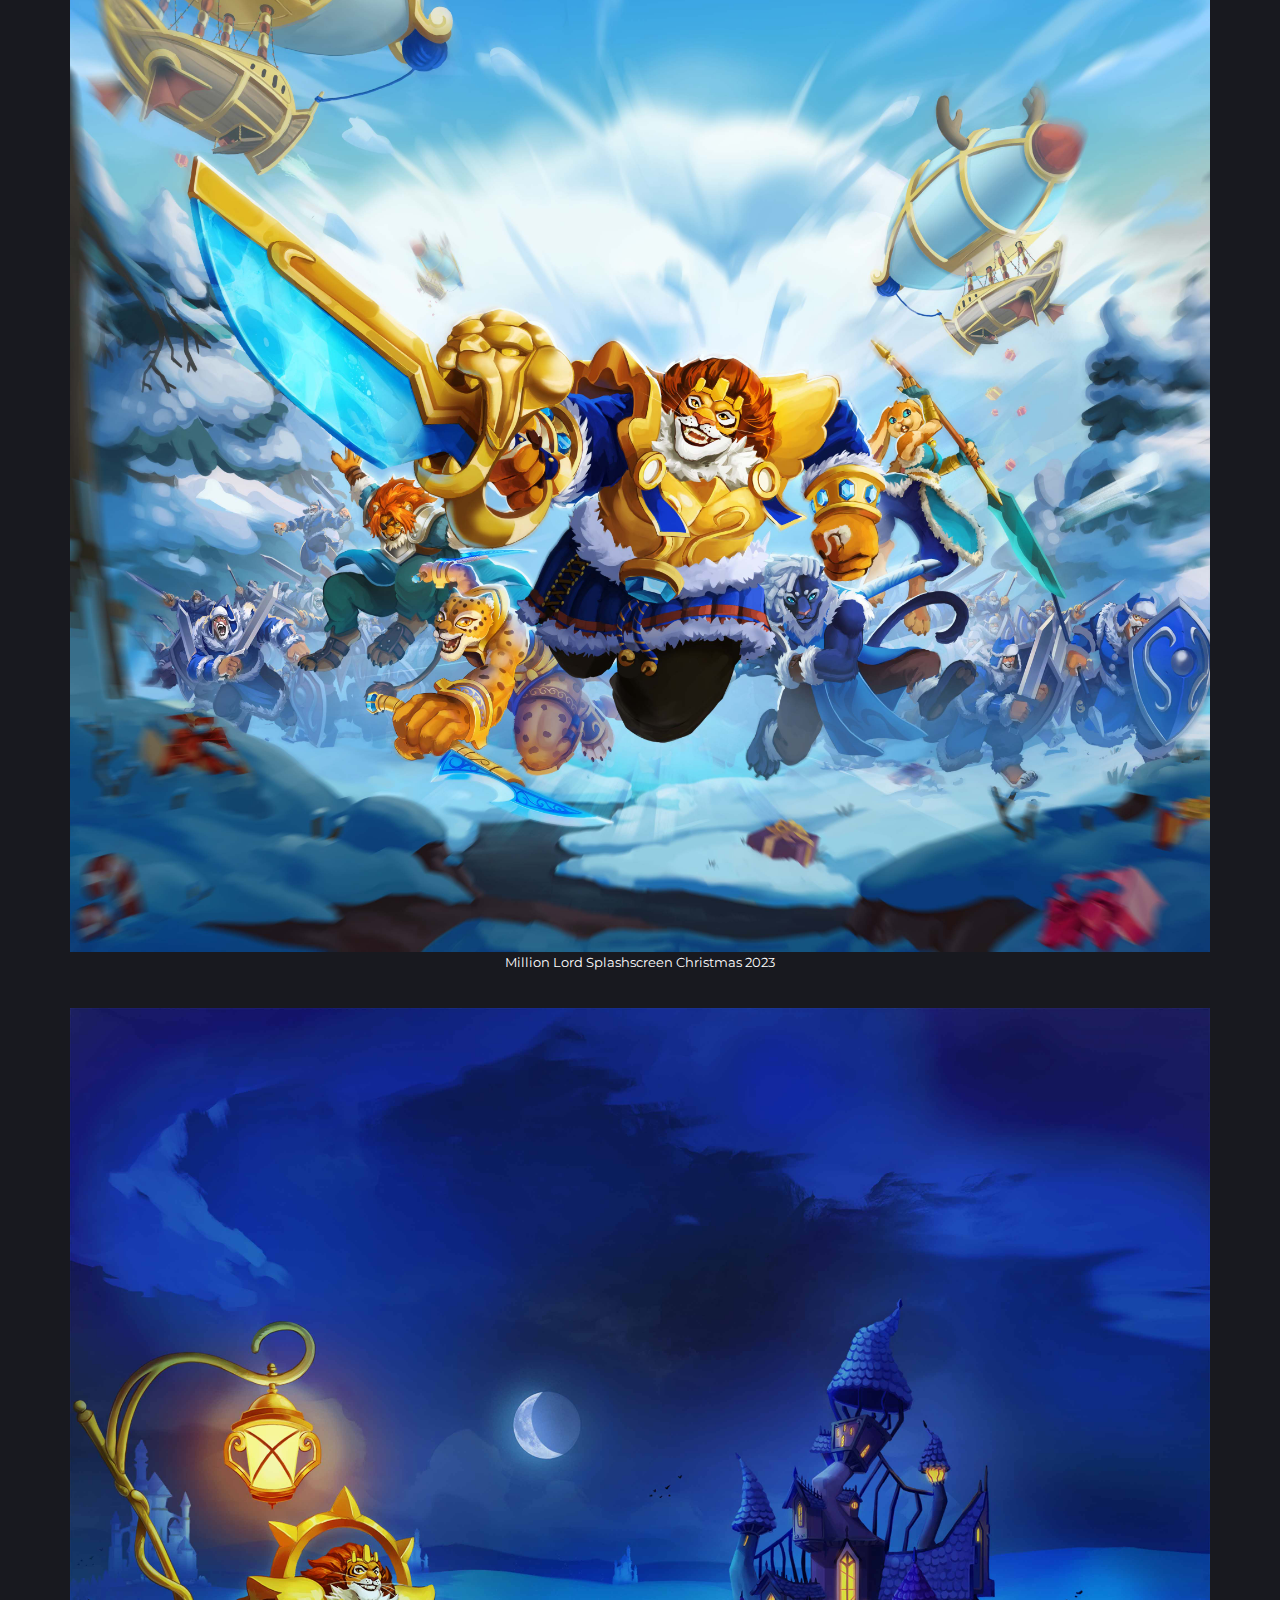
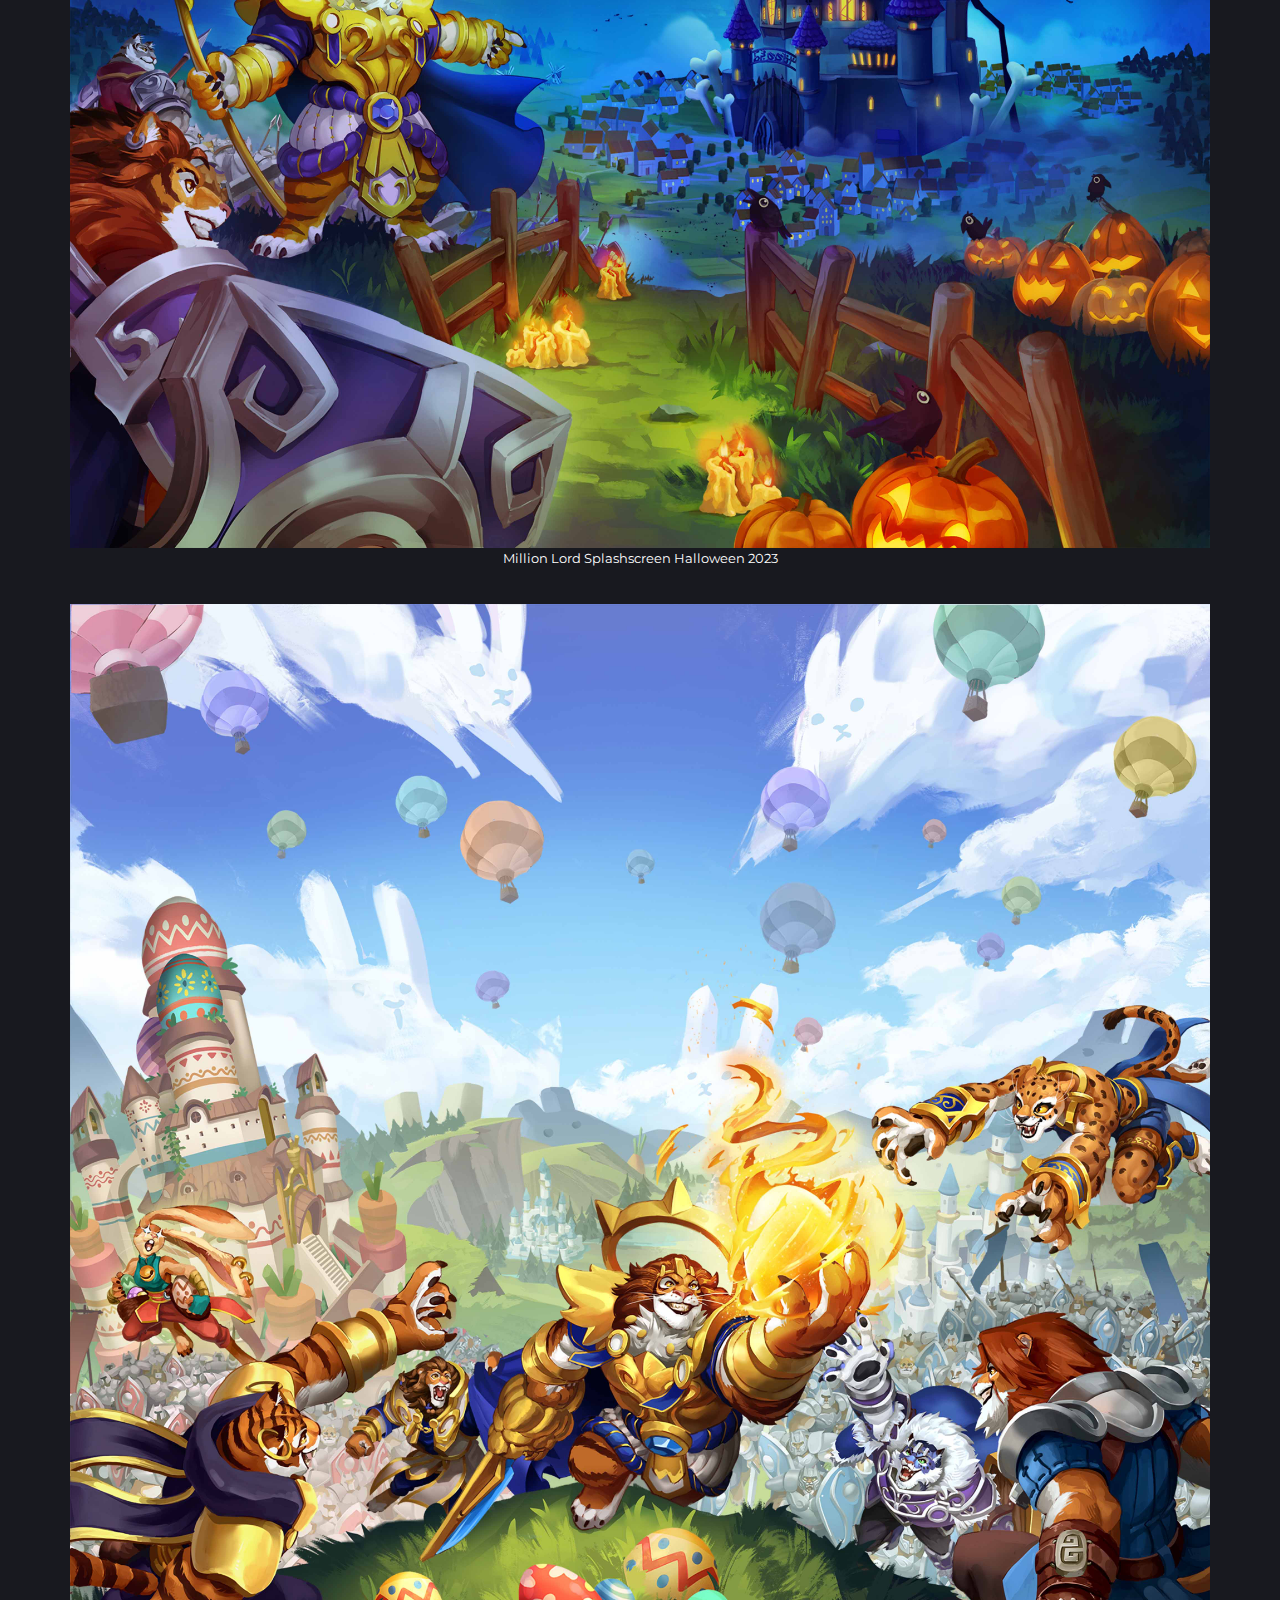
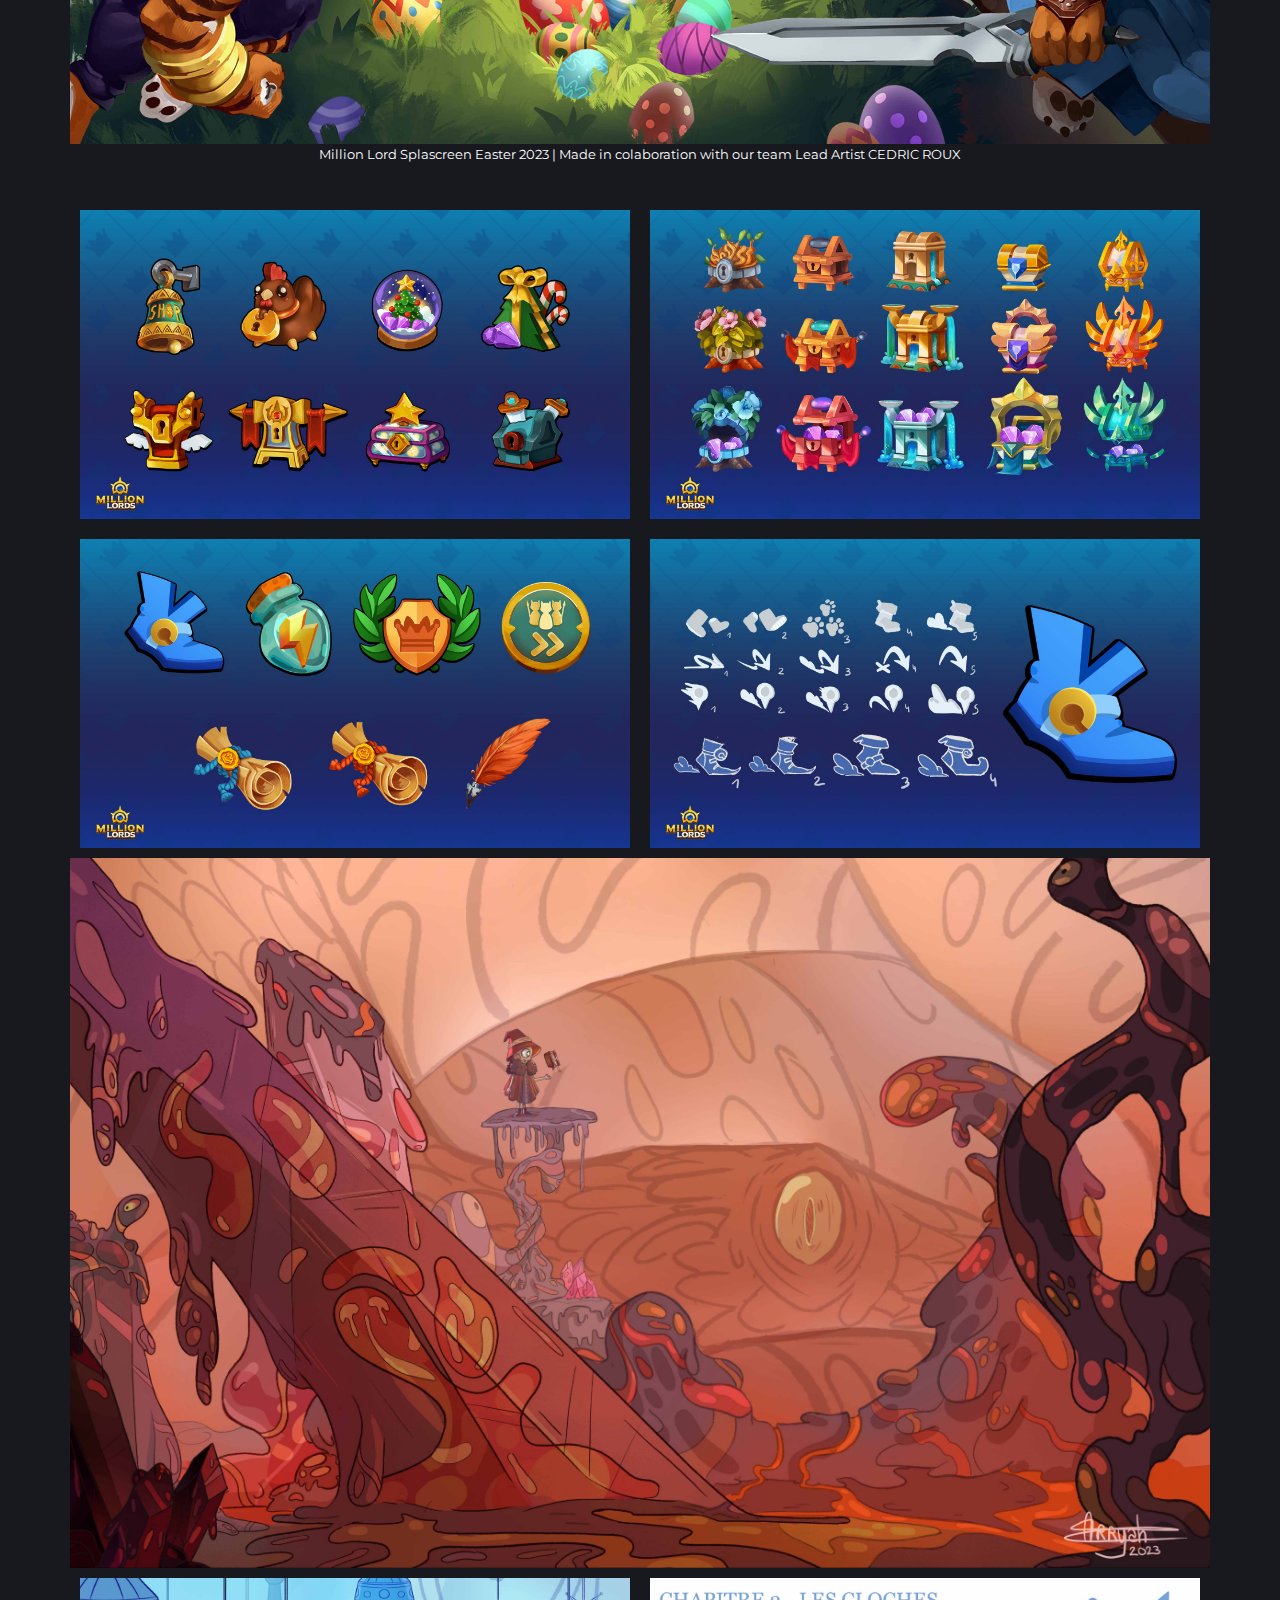
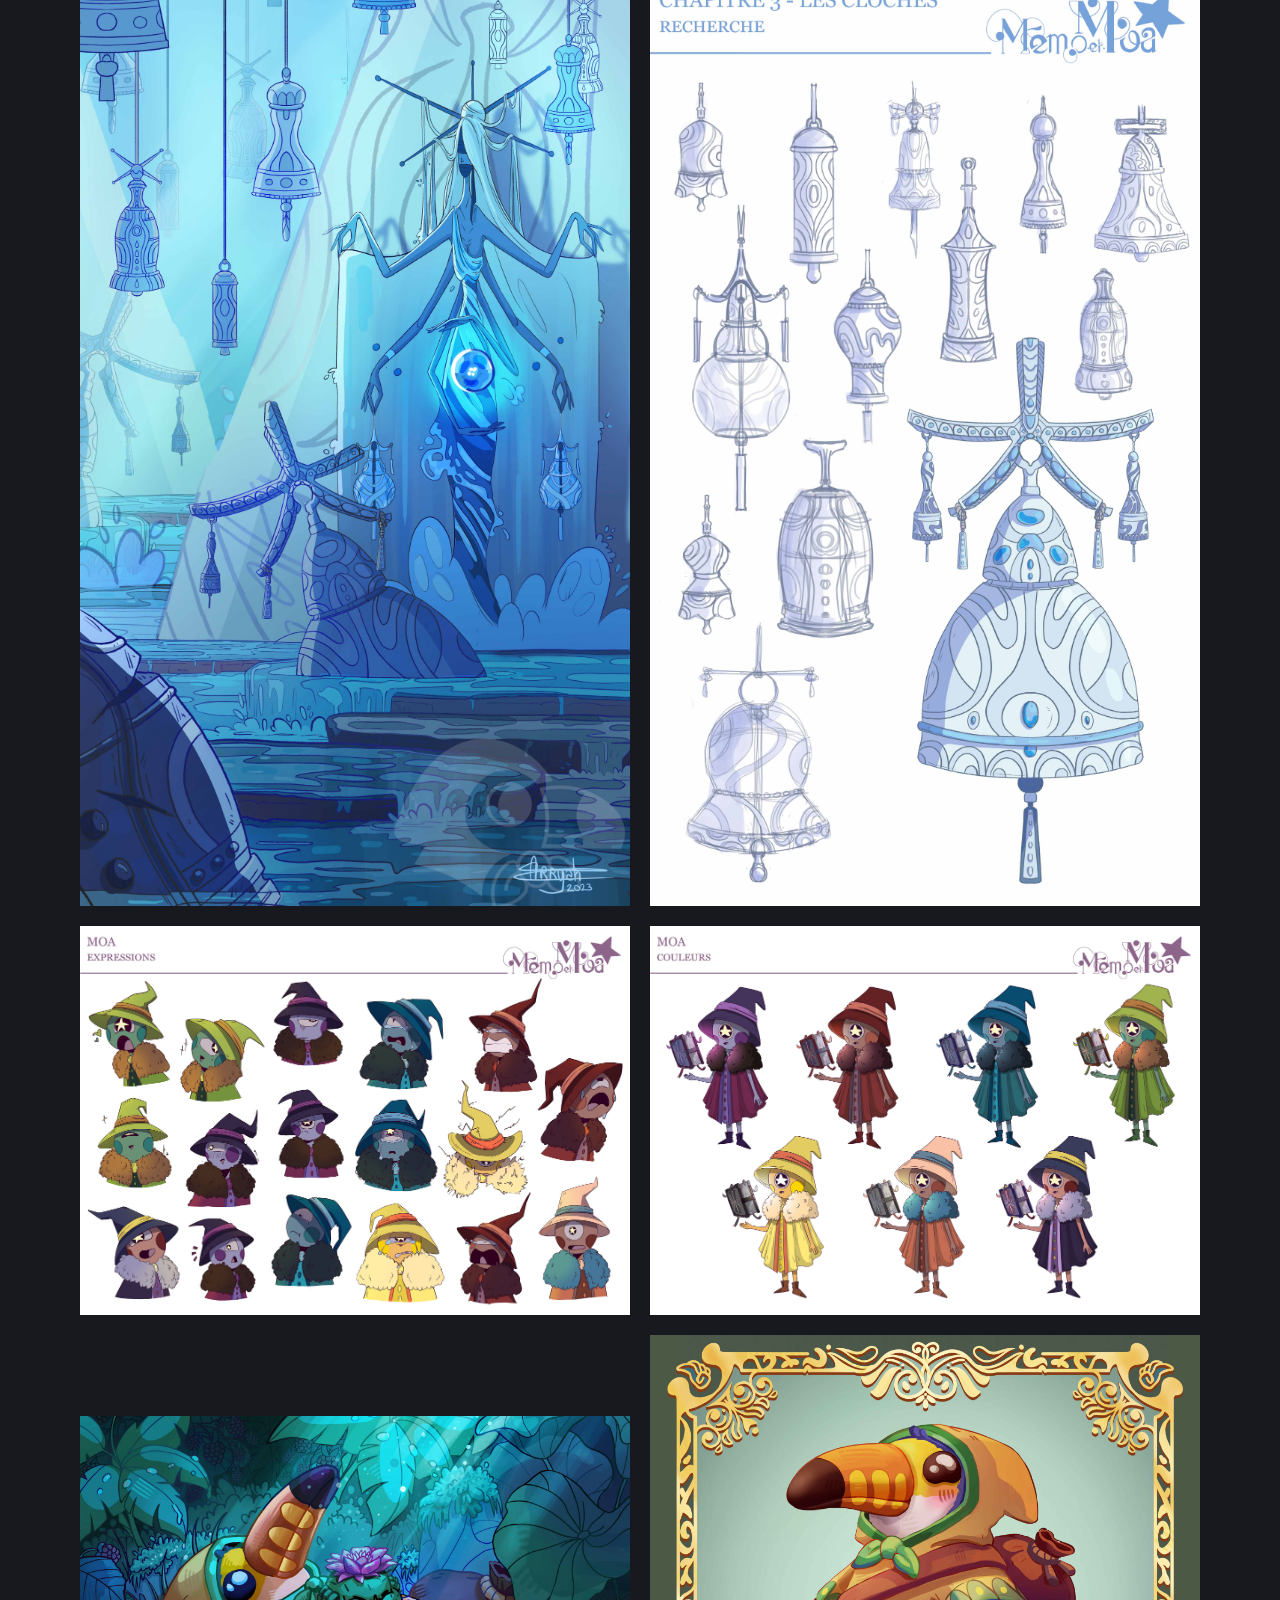
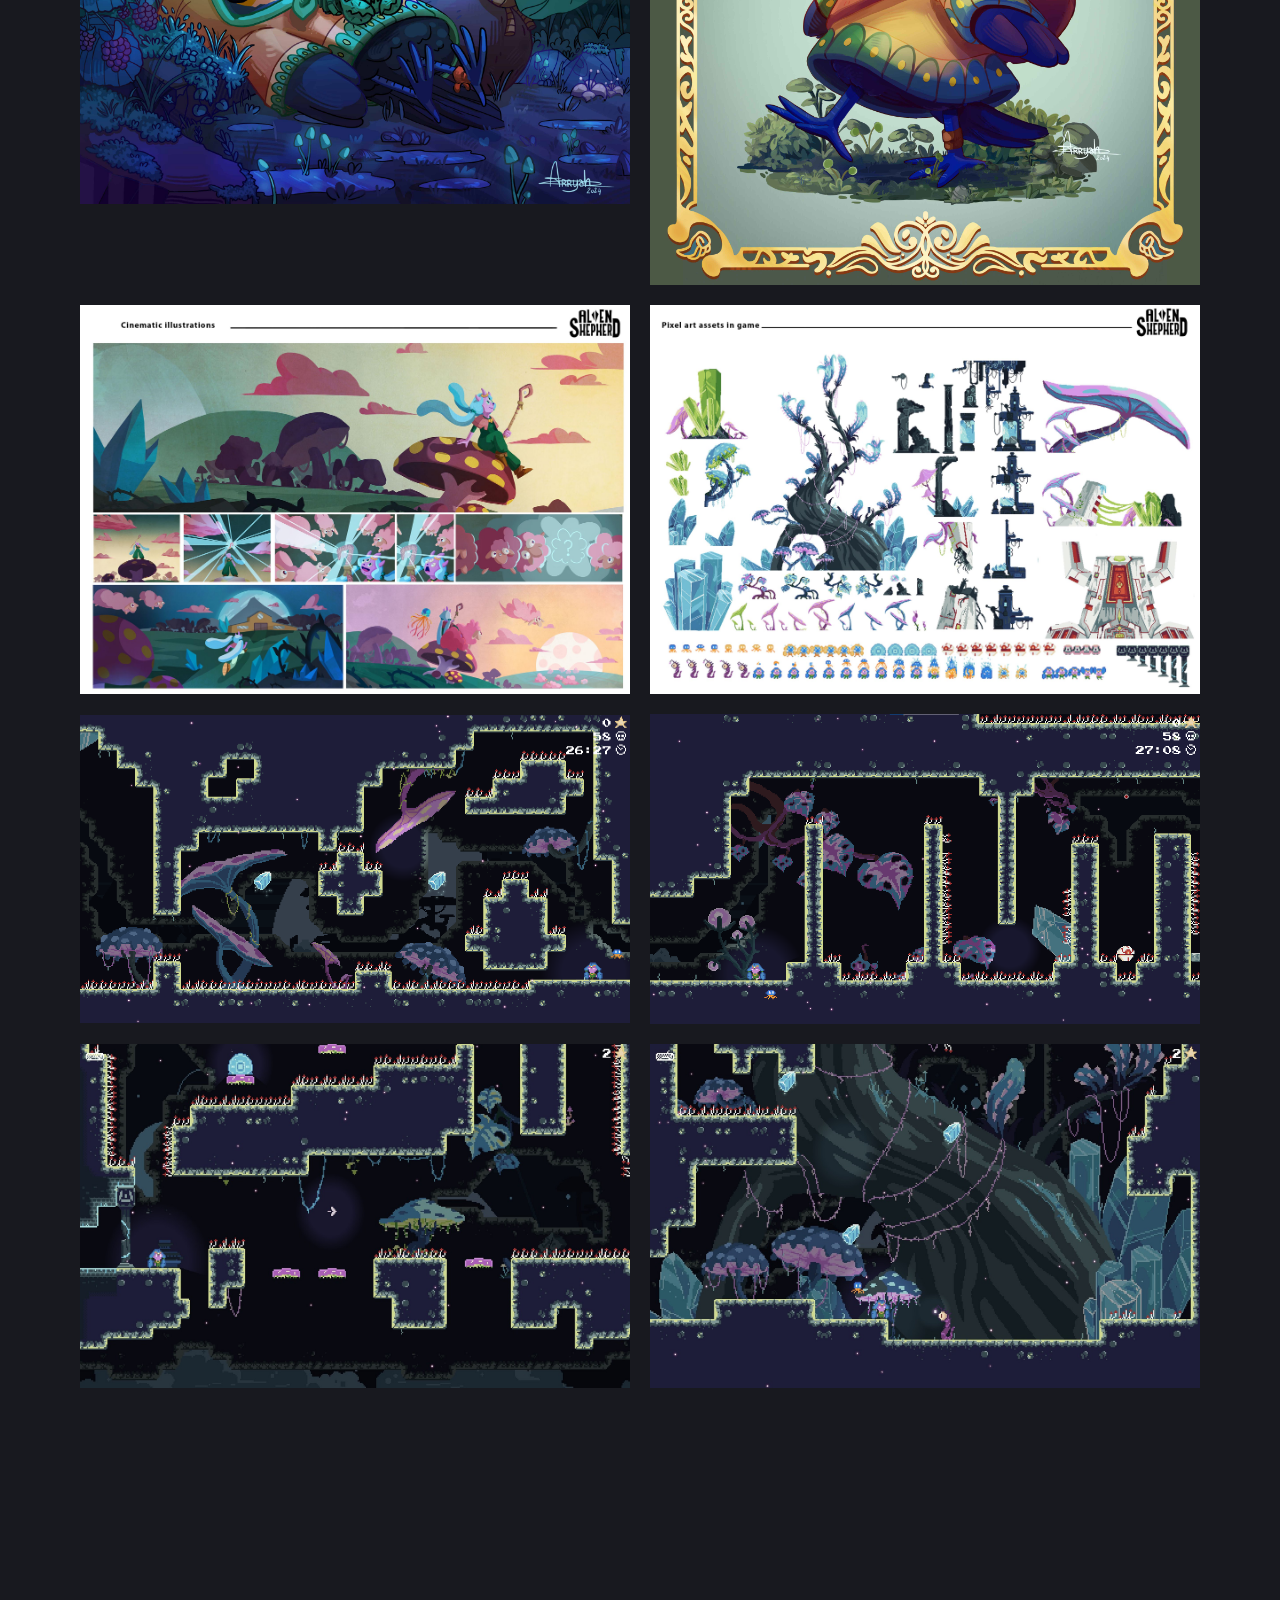
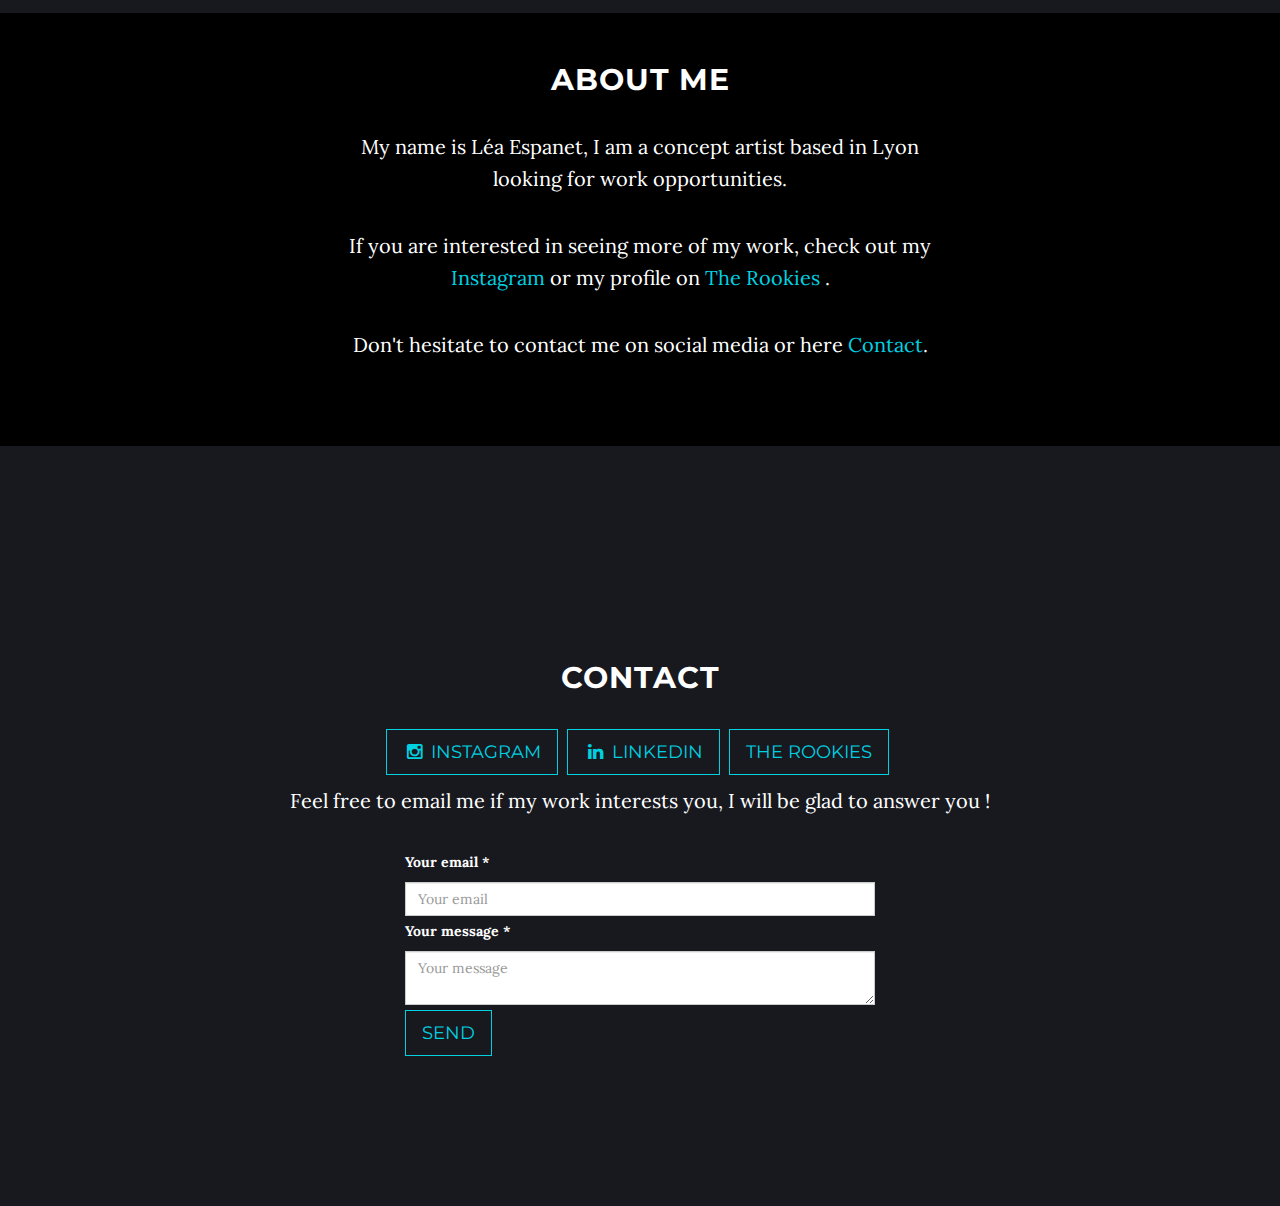
==== commit 8658224a: "Modif 3.0" ====
--- a/index.html
+++ b/index.html
@@ -10,6 +10,9 @@
     <meta name="author" content="">
 
     <title>Léa Espanet - Arryah</title>
+    
+    <!-- Favicon -->
+    <link rel="icon" type="image/png" href="img/logo_site.png" >
 
     <!-- Bootstrap Core CSS -->
     <link href="css/bootstrap.min.css" rel="stylesheet">
@@ -21,6 +24,7 @@
     <link href="font-awesome/css/font-awesome.min.css" rel="stylesheet" type="text/css">
     <link href="http://fonts.googleapis.com/css?family=Lora:400,700,400italic,700italic" rel="stylesheet" type="text/css">
     <link href="http://fonts.googleapis.com/css?family=Montserrat:400,700" rel="stylesheet" type="text/css">
+    <link rel="stylesheet" href="https://cdn.jsdelivr.net/npm/bootstrap-icons@1.3.0/font/bootstrap-icons.css">
 
     <!-- HTML5 Shim and Respond.js IE8 support of HTML5 elements and media queries -->
     <!-- WARNING: Respond.js doesn't work if you view the page via file:// -->
@@ -41,7 +45,8 @@
                     <i class="fa fa-bars"></i>
                 </button>
                 <a class="navbar-brand page-scroll" href="#page-top">
-                    <i class="fa fa-"></i> <span class="light">Léa Espanet</span> Arryah
+                    <i class="fa fa-"></i> <span class="light">Léa Espanet</span> Arryah 
+                    <!-- <img src="img/Arryah_logo_simple_blanc.png" style="margin-left: 7px;"> -->
                 </a>
             </div>
 
@@ -66,8 +71,10 @@
             <!-- /.navbar-collapse -->
         </div>
         <!-- /.container -->
+        
+        
     </nav>
-
+    
     <!-- Intro Header -->
     <header class="intro">
         <div class="intro-body">
@@ -83,6 +90,8 @@
                 </div>
             </div>
         </div>
+        <!-- Bouton Up -->
+        <a href="#portfolio" id="btn-scro" class="bouton-up page-scroll btn btn-circle"><i class="fa fa-angle-double-down animated arrow-up"></i></a>
     </header>
 
     <!-- Portfolio Section -->
@@ -93,12 +102,12 @@
                     <h2>Portfolio</h2>
                     <div class="bouton-menu">
 
-                        <button type="button" data-filter=".general" class="bouton selected">General</button>
-                        <button type="button" data-filter=".millionlord" class="bouton">Million Lords</button>
-                        <button type="button" data-filter=".alienshepherd" class="bouton">Alien Shepherd</button>
-                        <button type="button" data-filter=".slaminlegends" class="bouton">Slammin Legend</button>
-                        <button type="button" data-filter=".memomoa" class="bouton">Memo Et Moa</button>
-                        <button type="button" data-filter=".personalwork" class="bouton">Personal Work</button>
+                        <a href="#portfolio" class="page-scroll"><button type="button" data-filter=".general" class="bouton selected" href="#portfolio">General</button></a>
+                        <a href="#portfolio" class="page-scroll"><button type="button" data-filter=".millionlord" class="bouton">Million Lords</button></a>
+                        <a href="#portfolio" class="page-scroll"><button type="button" data-filter=".alienshepherd" class="bouton">Alien Shepherd</button></a>
+                        <a href="#portfolio" class="page-scroll"><button type="button" data-filter=".slaminlegends" class="bouton">Slammin Legend</button></a>
+                        <a href="#portfolio" class="page-scroll"><button type="button" data-filter=".memomoa" class="bouton">Memo Et Moa</button></a>
+                        <a href="#portfolio" class="page-scroll"><button type="button" data-filter=".personalwork" class="bouton">Personal Work</button></a>
                     </div>
                     <div class="test-container">
                         <div class="mix general" data-order="1">
@@ -314,7 +323,7 @@
         <div class="modal-dialog imagepreview-modal">
             <div class="modal-content">
                 <div class="modal-body">
-                    <img src="" class="imagepreview" style="width: 100%;">
+                    <img src="" class="imagepreview" style="width: 100%; max-height: 92vh; overflow: hidden;">
                 </div>
             </div>
         </div>
--- a/css/grayscale.css
+++ b/css/grayscale.css
@@ -59,6 +59,7 @@
 
 .light {
     font-weight: 400;
+    margin-right: 5px;
 }
 
 .navbar-custom {
@@ -71,6 +72,11 @@
 
 .navbar-custom .navbar-brand {
     font-weight: 700;
+}
+
+.navbar-brand{
+    display: flex;
+    margin-top: 5px;
 }
 
 .navbar-custom .navbar-brand:focus {
@@ -516,6 +522,7 @@
 
 .imagepreview-modal {
     width: 100%;
+    padding-right: 21px;
 }
 
 .modal-body img{
@@ -527,9 +534,11 @@
 
 @media screen and (min-width: 768px) {
     .imagepreview-modal {
-        width: 80%;
-    }
-}
+        width: 100%;
+    }
+    
+}
+
 
 .modal{
     padding-right: 0!important;
@@ -608,3 +617,32 @@
     }
 }
 
+.bouton-up{
+    position: fixed;
+    right: 0;
+    bottom: 0;
+    margin-right: 2.5rem;
+    margin-bottom: 2.5rem;
+    z-index: 1000;
+    opacity: 0;
+    display: none;
+}
+
+.arrow-up{
+    color: #ffffff;
+    rotate: 180deg;
+    padding-top: 0.4rem;
+}
+
+.btn-back-top-display{
+    display: block;
+}
+
+.btn-back-top{
+    opacity: 1;
+    transition: opacity 2s ease;
+}
+
+.img-big-max{
+    
+}
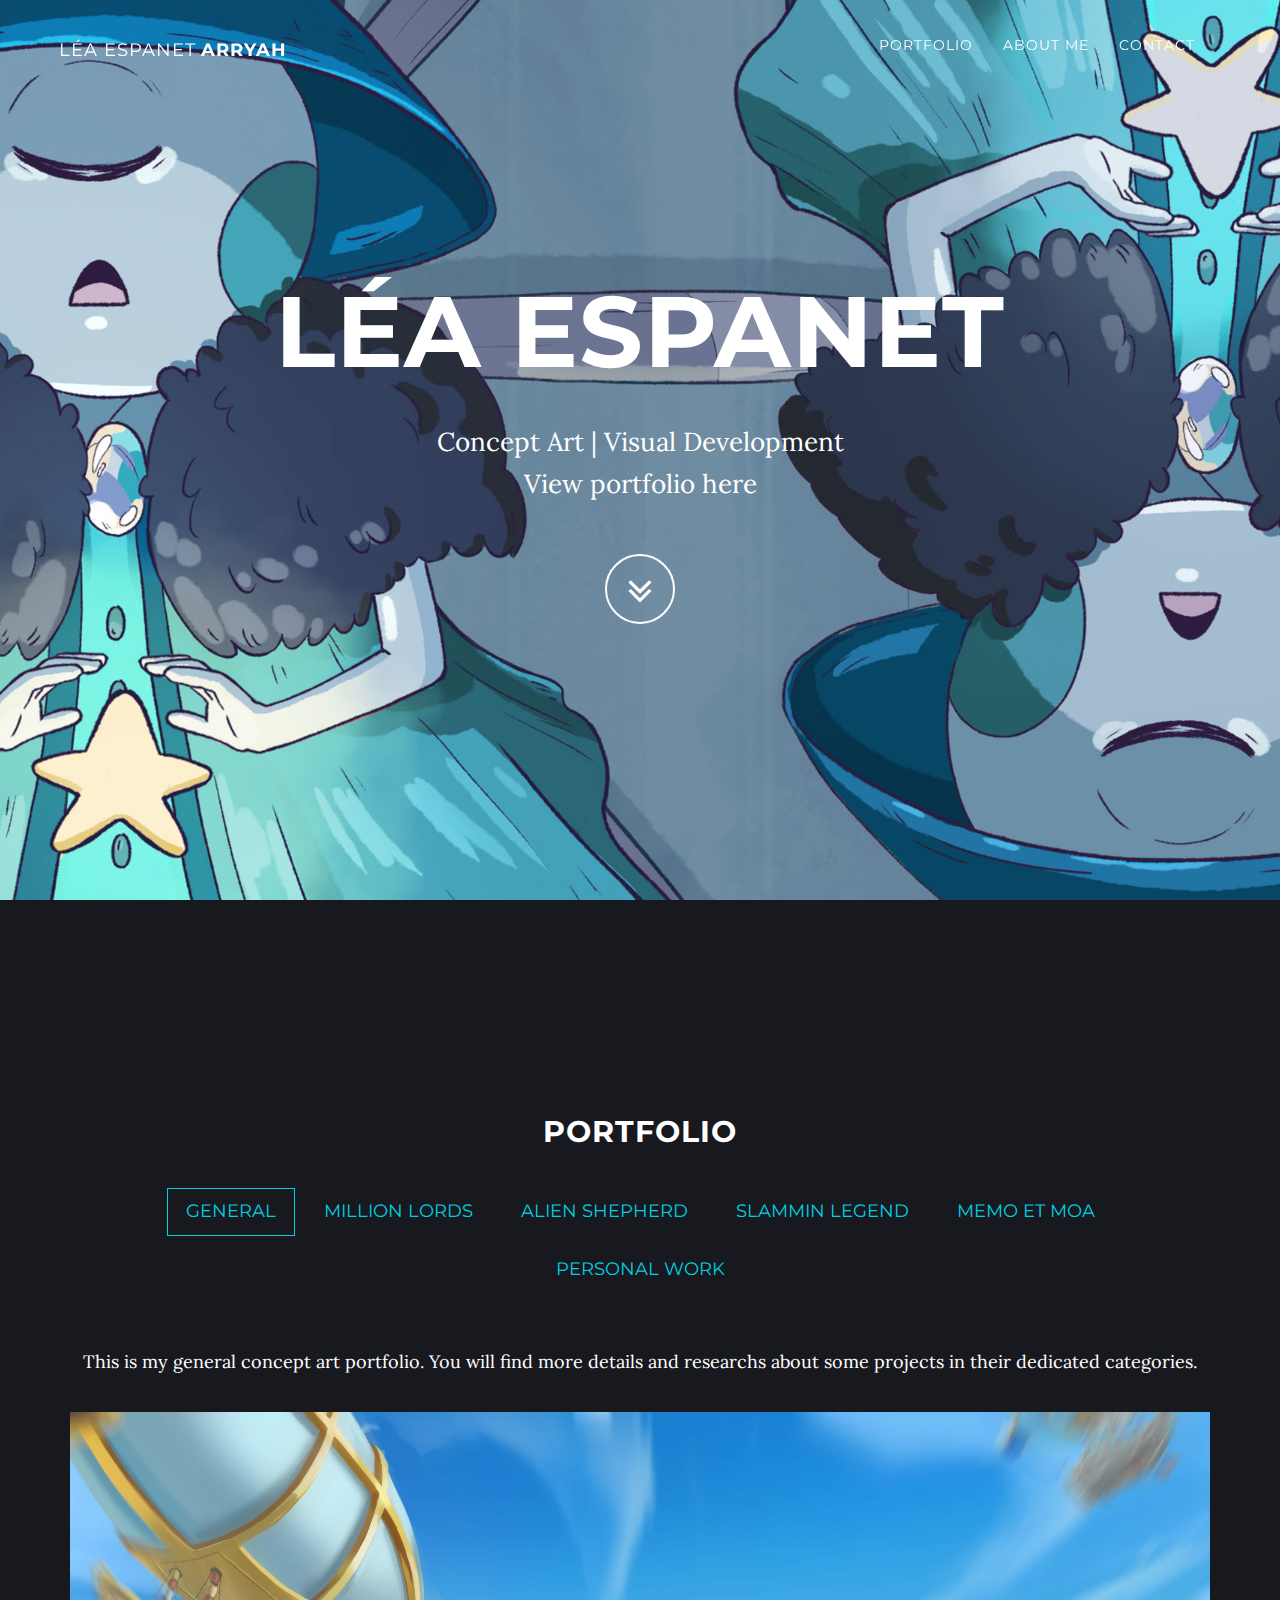
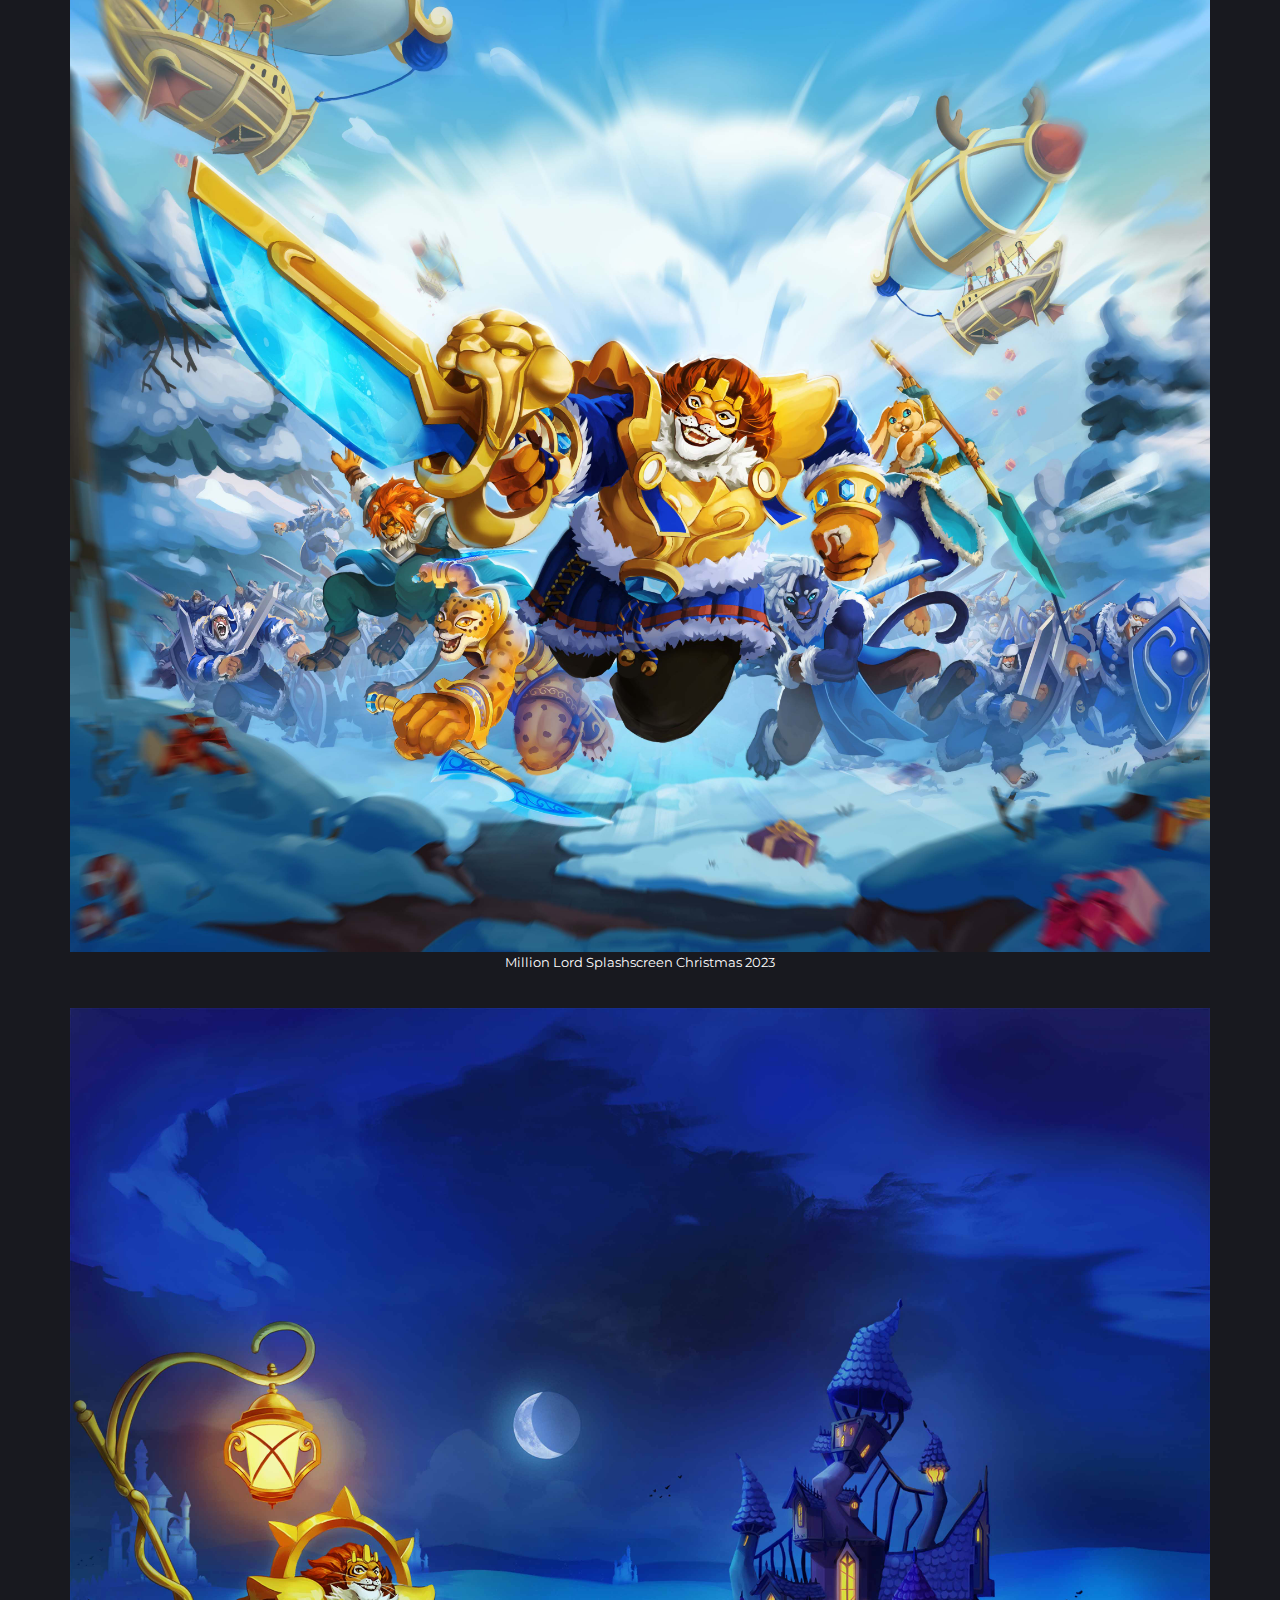
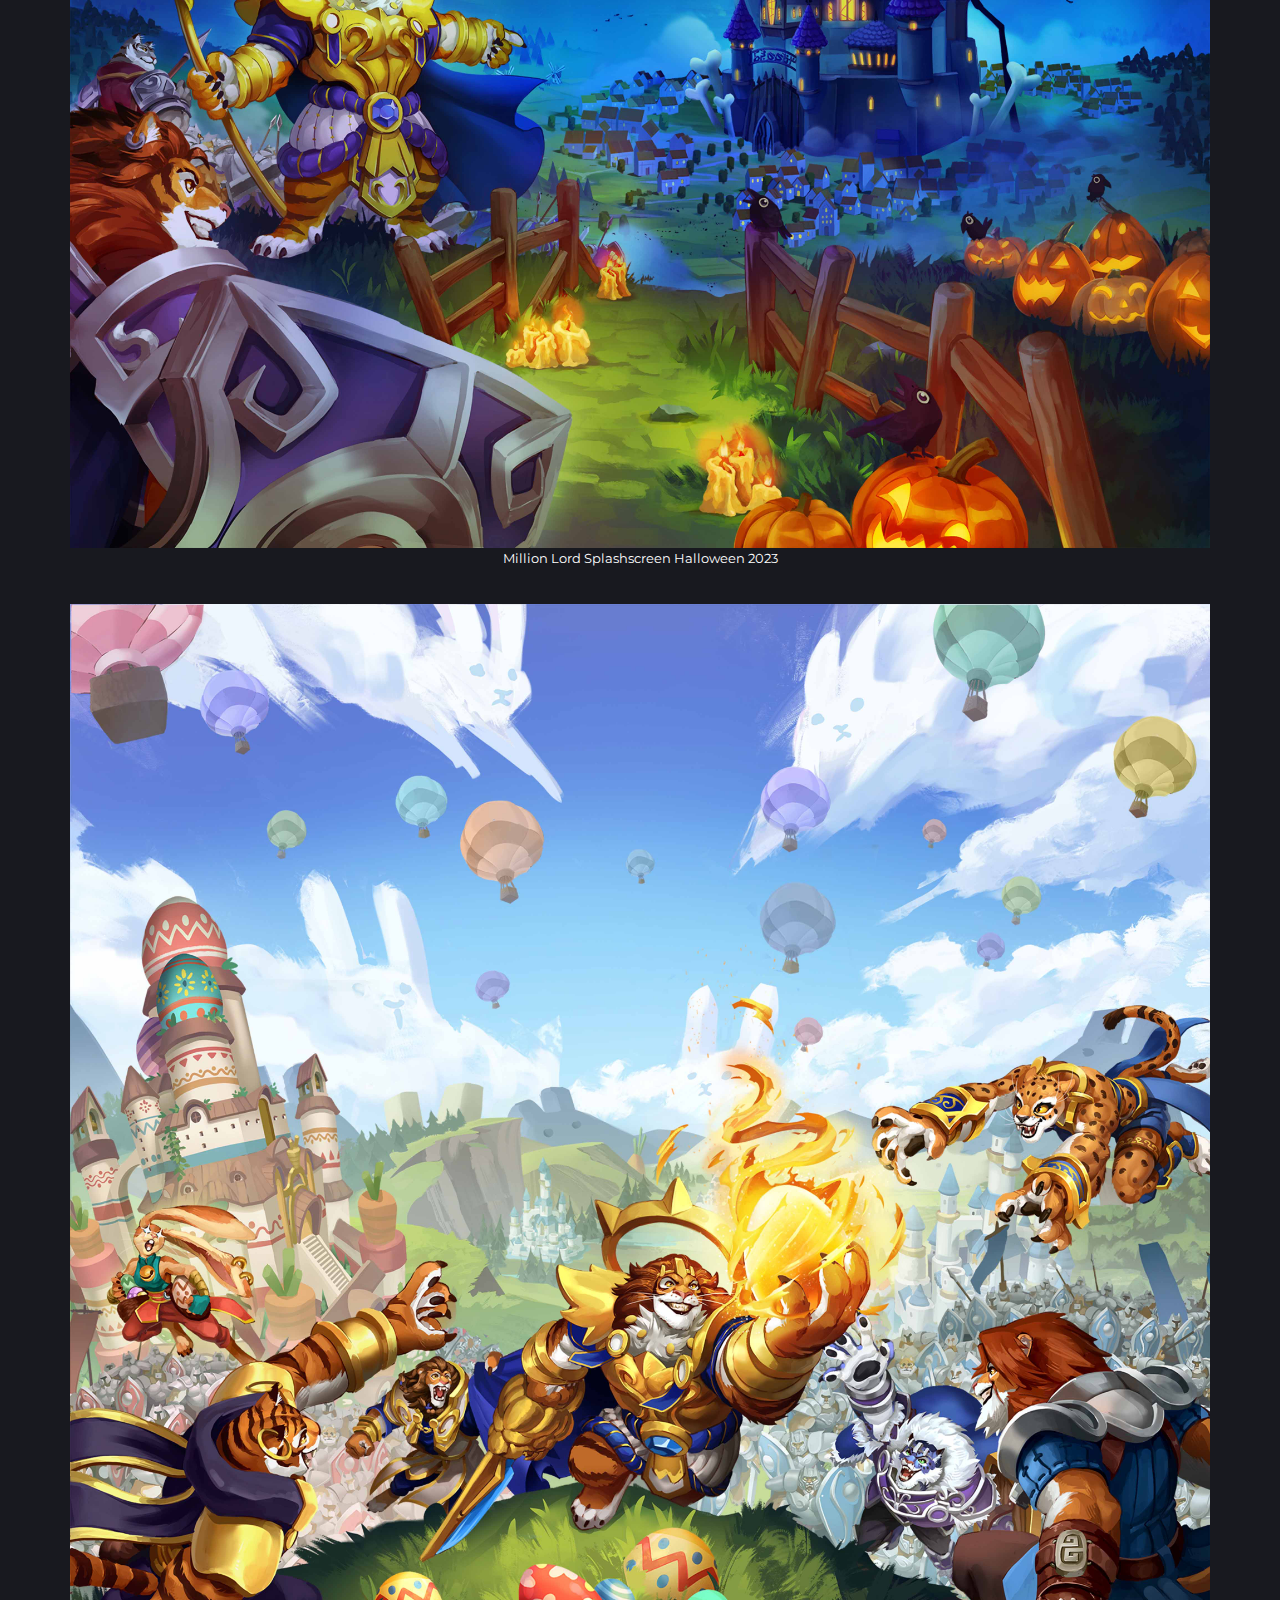
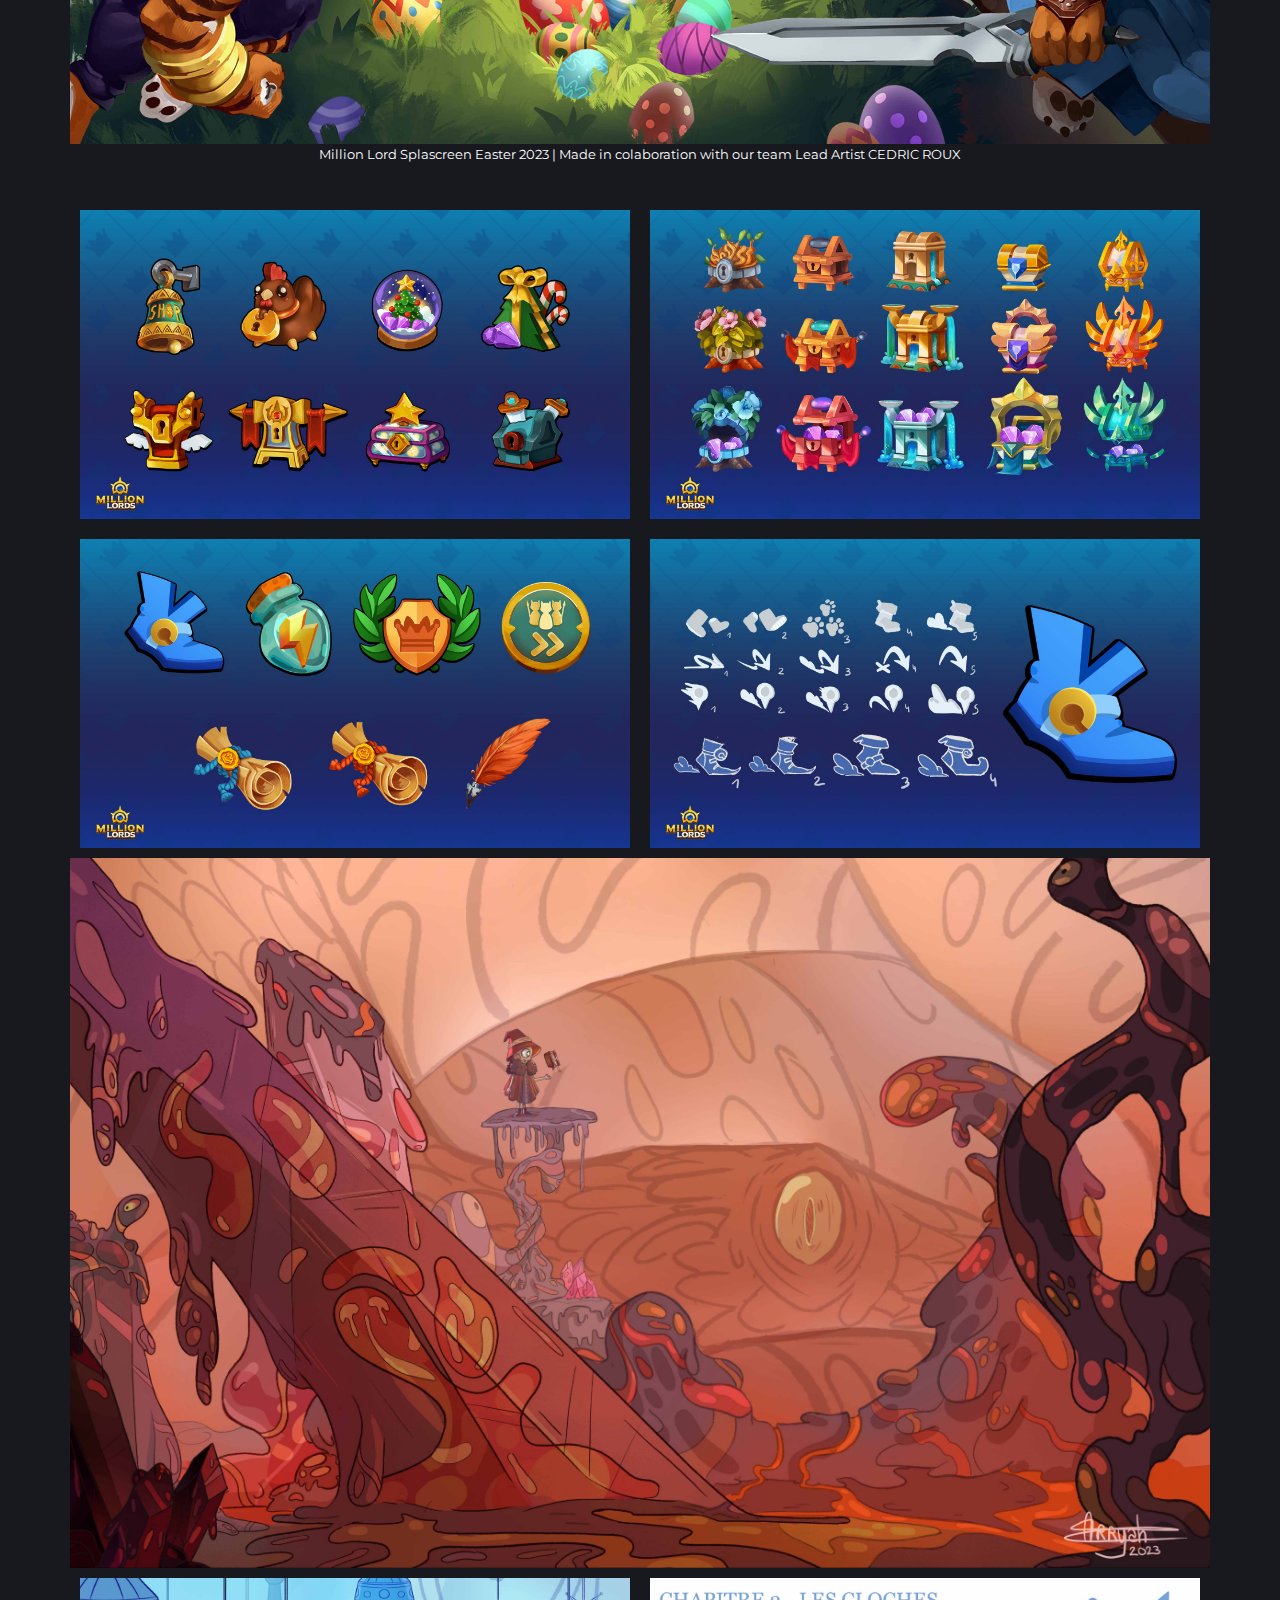
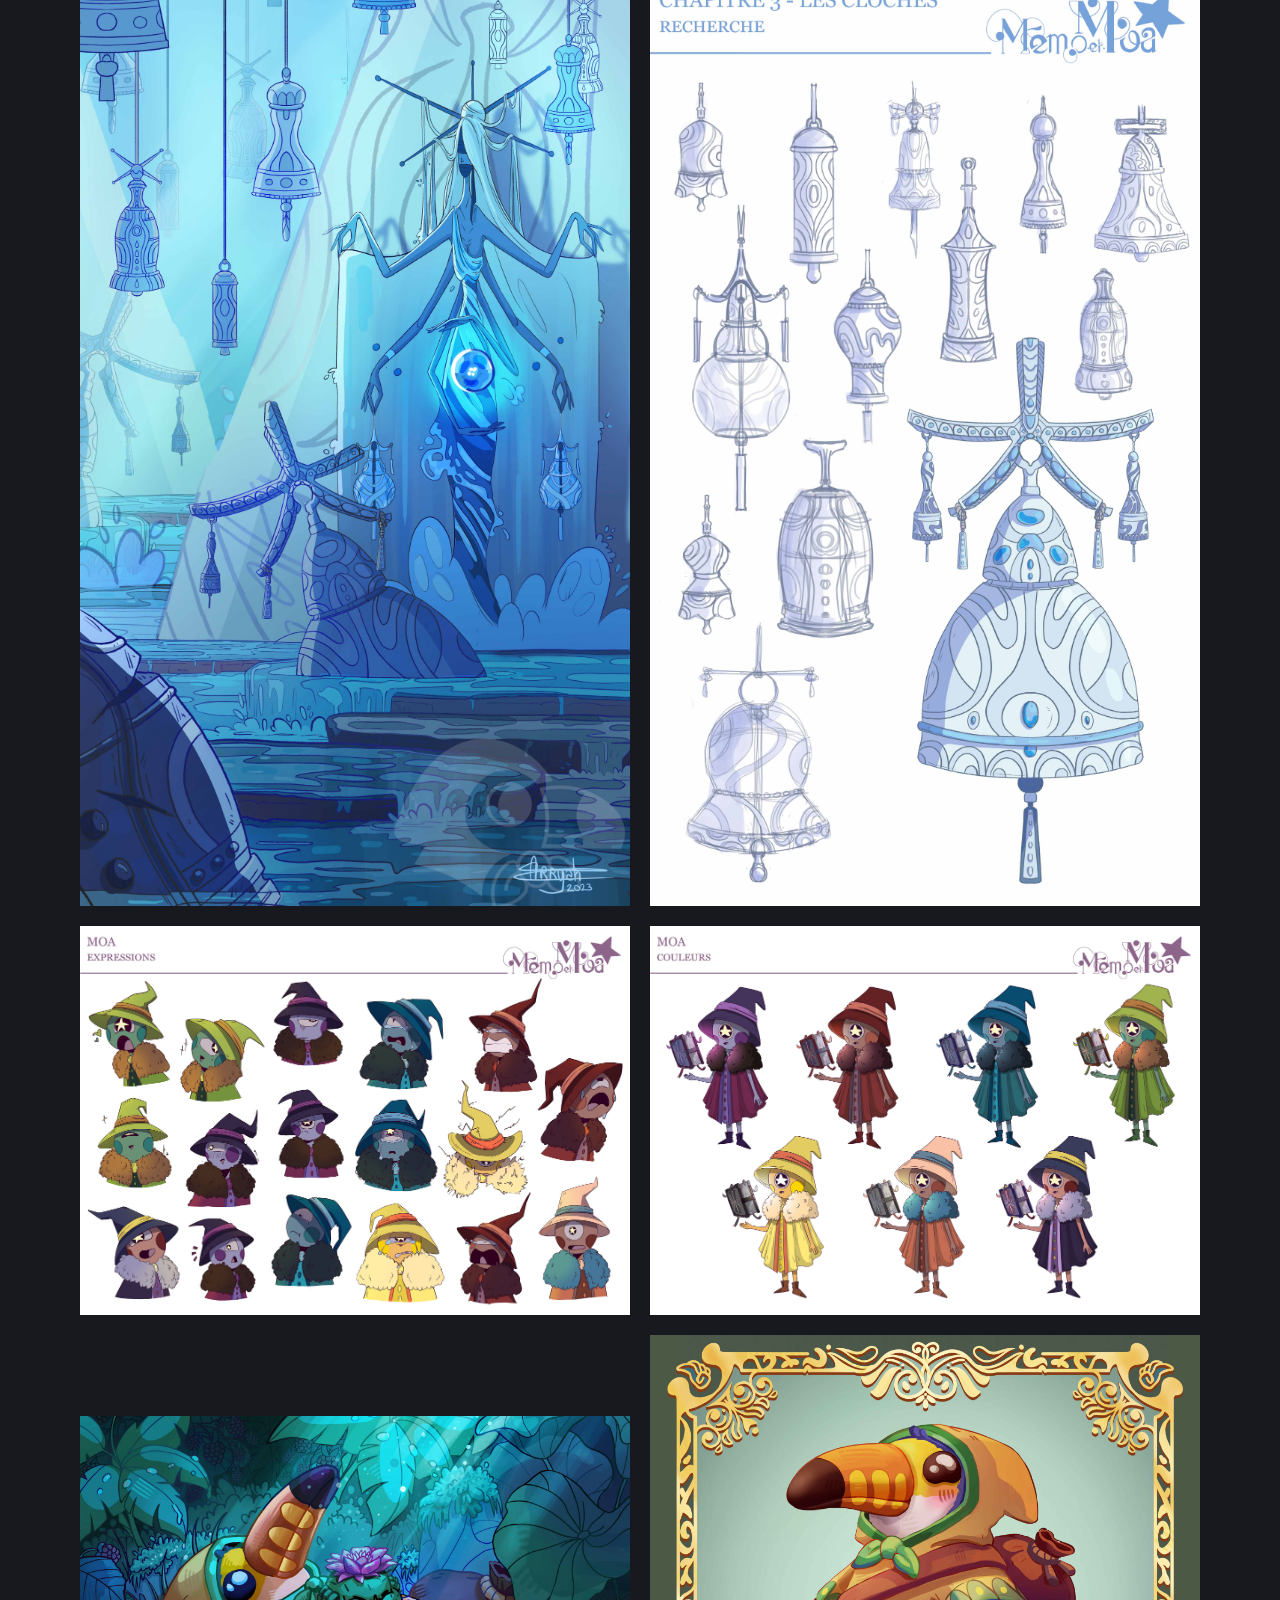
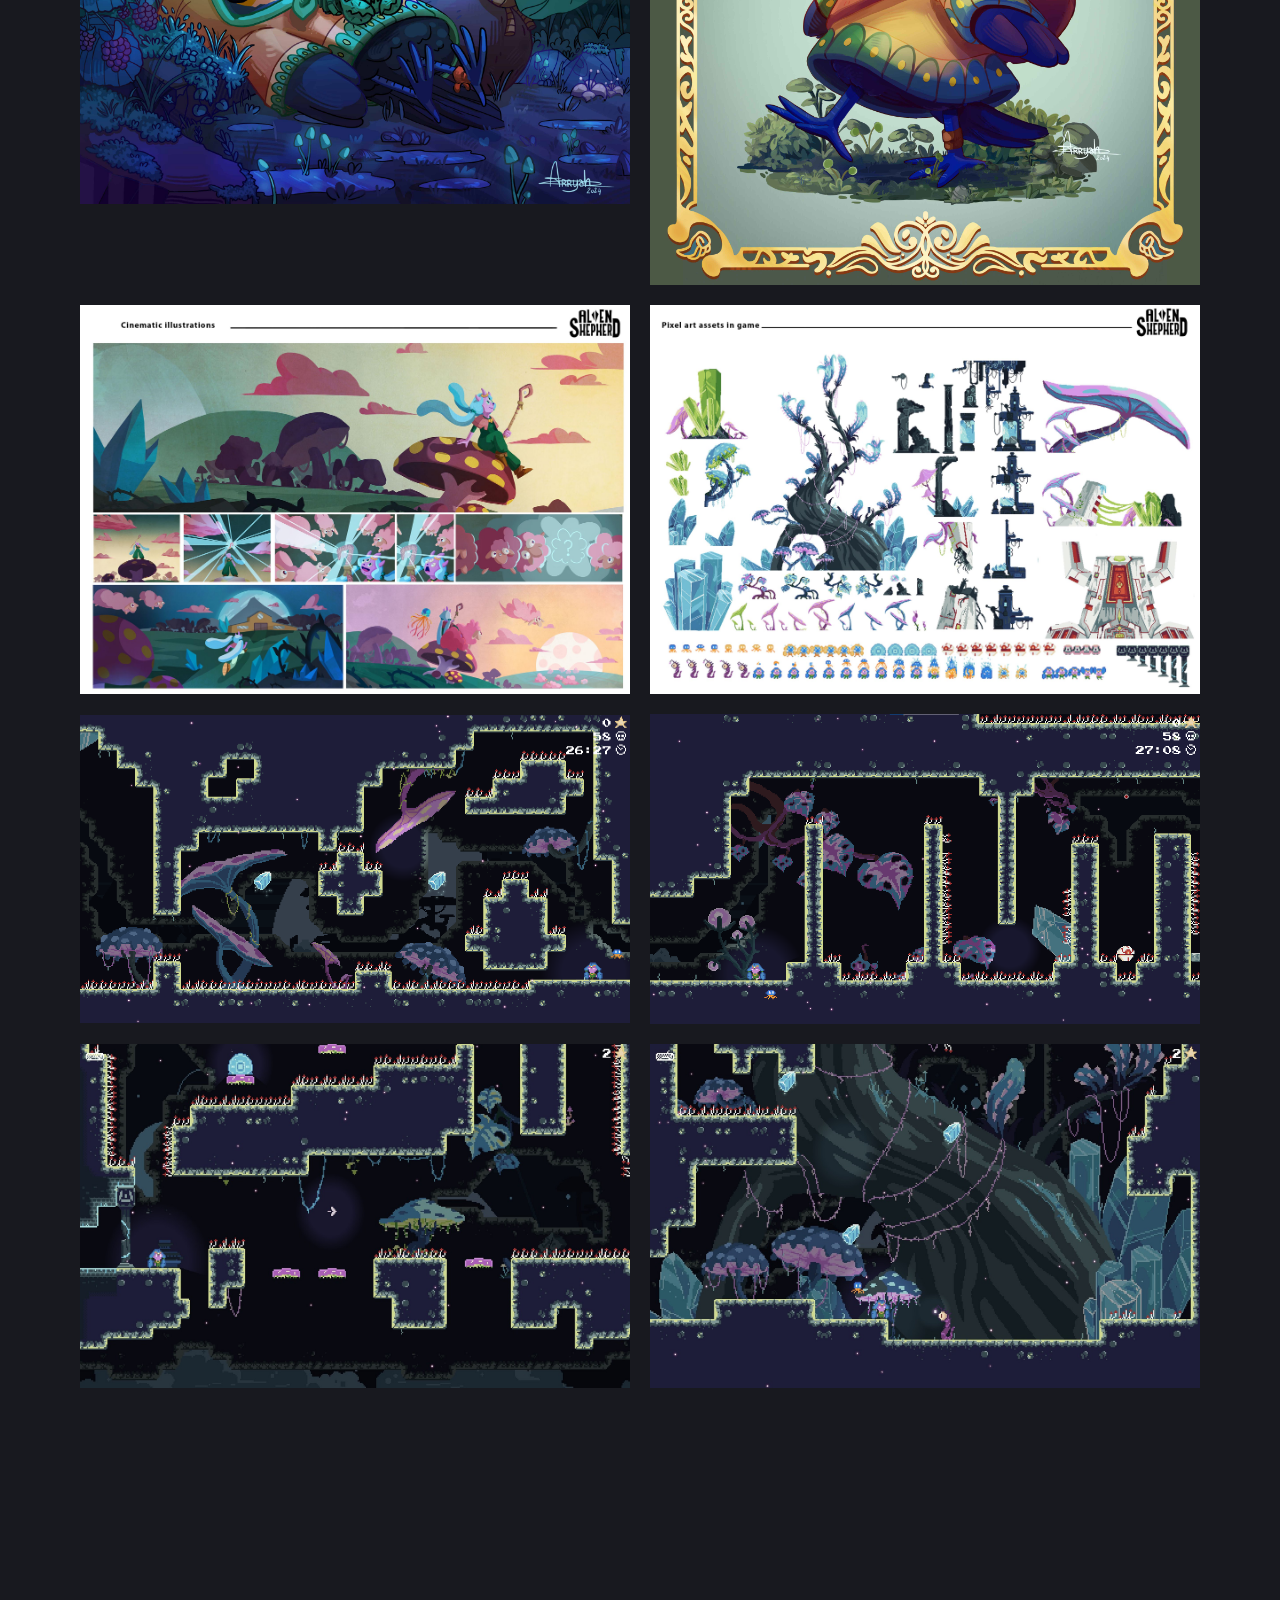
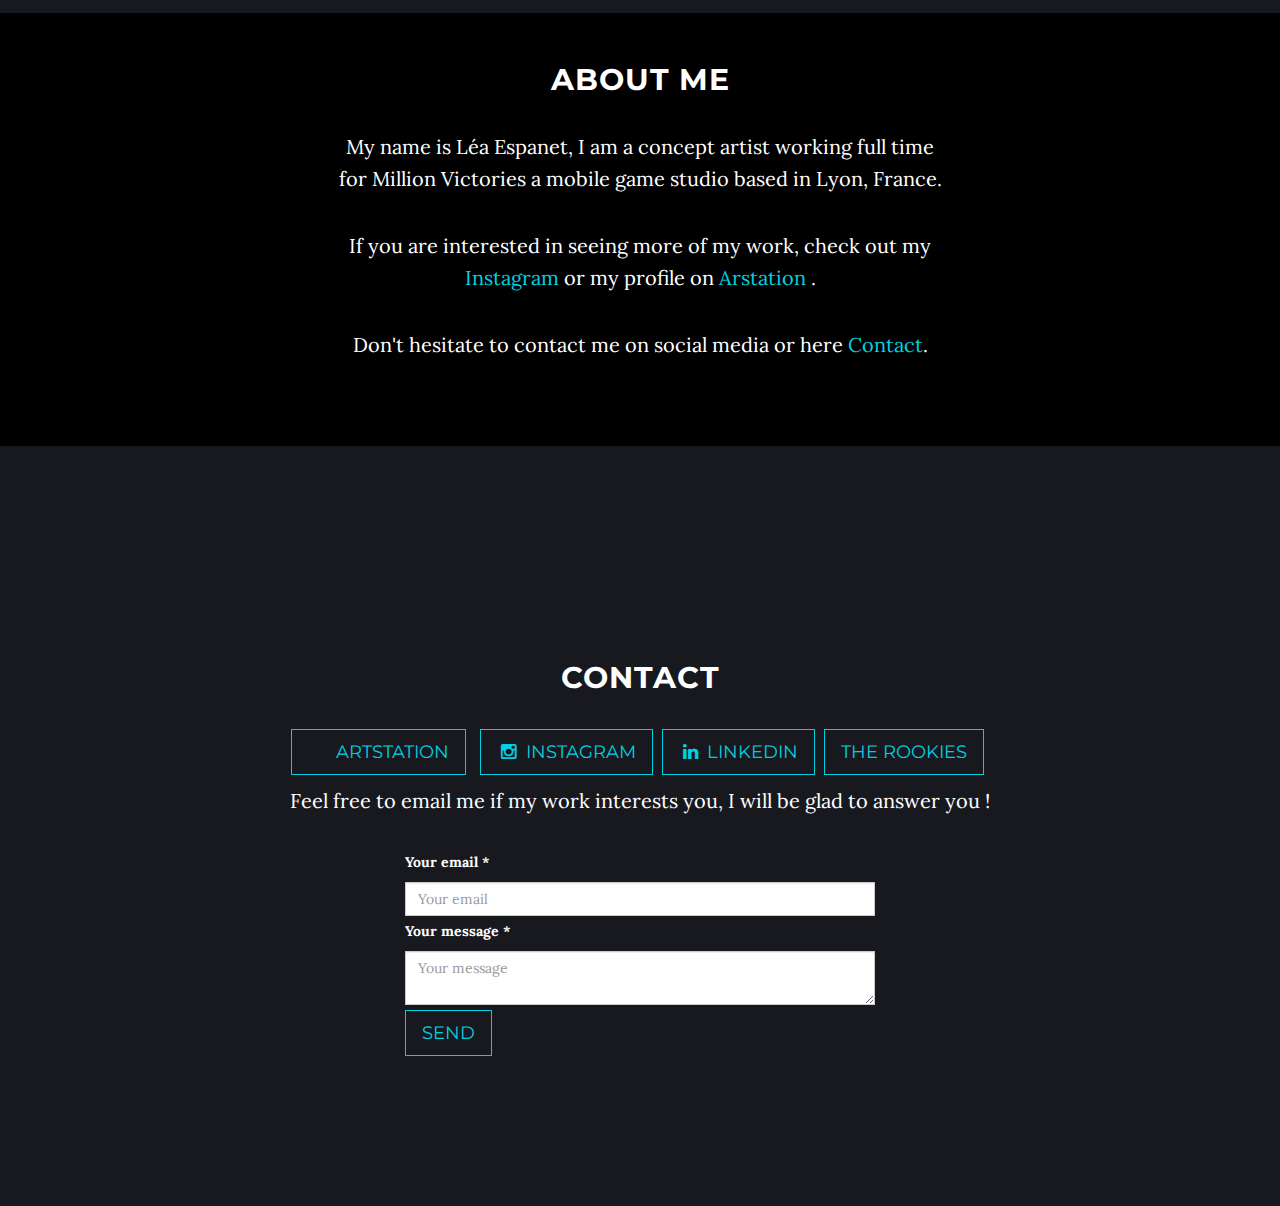
==== commit afdd3246: "Contact update" ====
--- a/index.html
+++ b/index.html
@@ -269,8 +269,8 @@
         <div class="row">
             <div class="col-lg-6 col-lg-offset-3">
                 <h2>About me</h2>
-                <p>My name is Léa Espanet, I am a concept artist based in Lyon looking for work opportunities. </p>
-                <p>If you are interested in seeing more of my work, check out my <a href="https://www.instagram.com/arryah_art/">Instagram</a> or my profile on <a href="https://www.therookies.co/u/LeaEspanet">The Rookies</a> .</p>
+                <p>My name is Léa Espanet, I am a concept artist working full time for Million Victories a mobile game studio based in Lyon, France. </p>
+                <p>If you are interested in seeing more of my work, check out my <a href="https://www.instagram.com/arryah_art/">Instagram</a> or my profile on <a href="https://www.artstation.com/leaespanet">Arstation</a> .</p>
                 <p>Don't hesitate to contact me on social media or here <a class="page-scroll" href="#contact">Contact</a>.
                     <p>
             </div>
@@ -284,6 +284,9 @@
                 <h2>Contact</h2>
                 <ul class="list-inline banner-social-buttons">
                     <li>
+                        <a href="https://www.artstation.com/leaespanet" class="btn btn-default btn-lg"><i class="fa fa-artstation fa-fw"></i> <span class="network-name">Artstation</span></a>
+                    </li>
+                    <li>
                         <a href="https://instagram.com/arryah_art/" class="btn btn-default btn-lg"><i class="fa fa-instagram fa-fw"></i> <span class="network-name">Instagram</span></a>
                     </li>
                     </li>
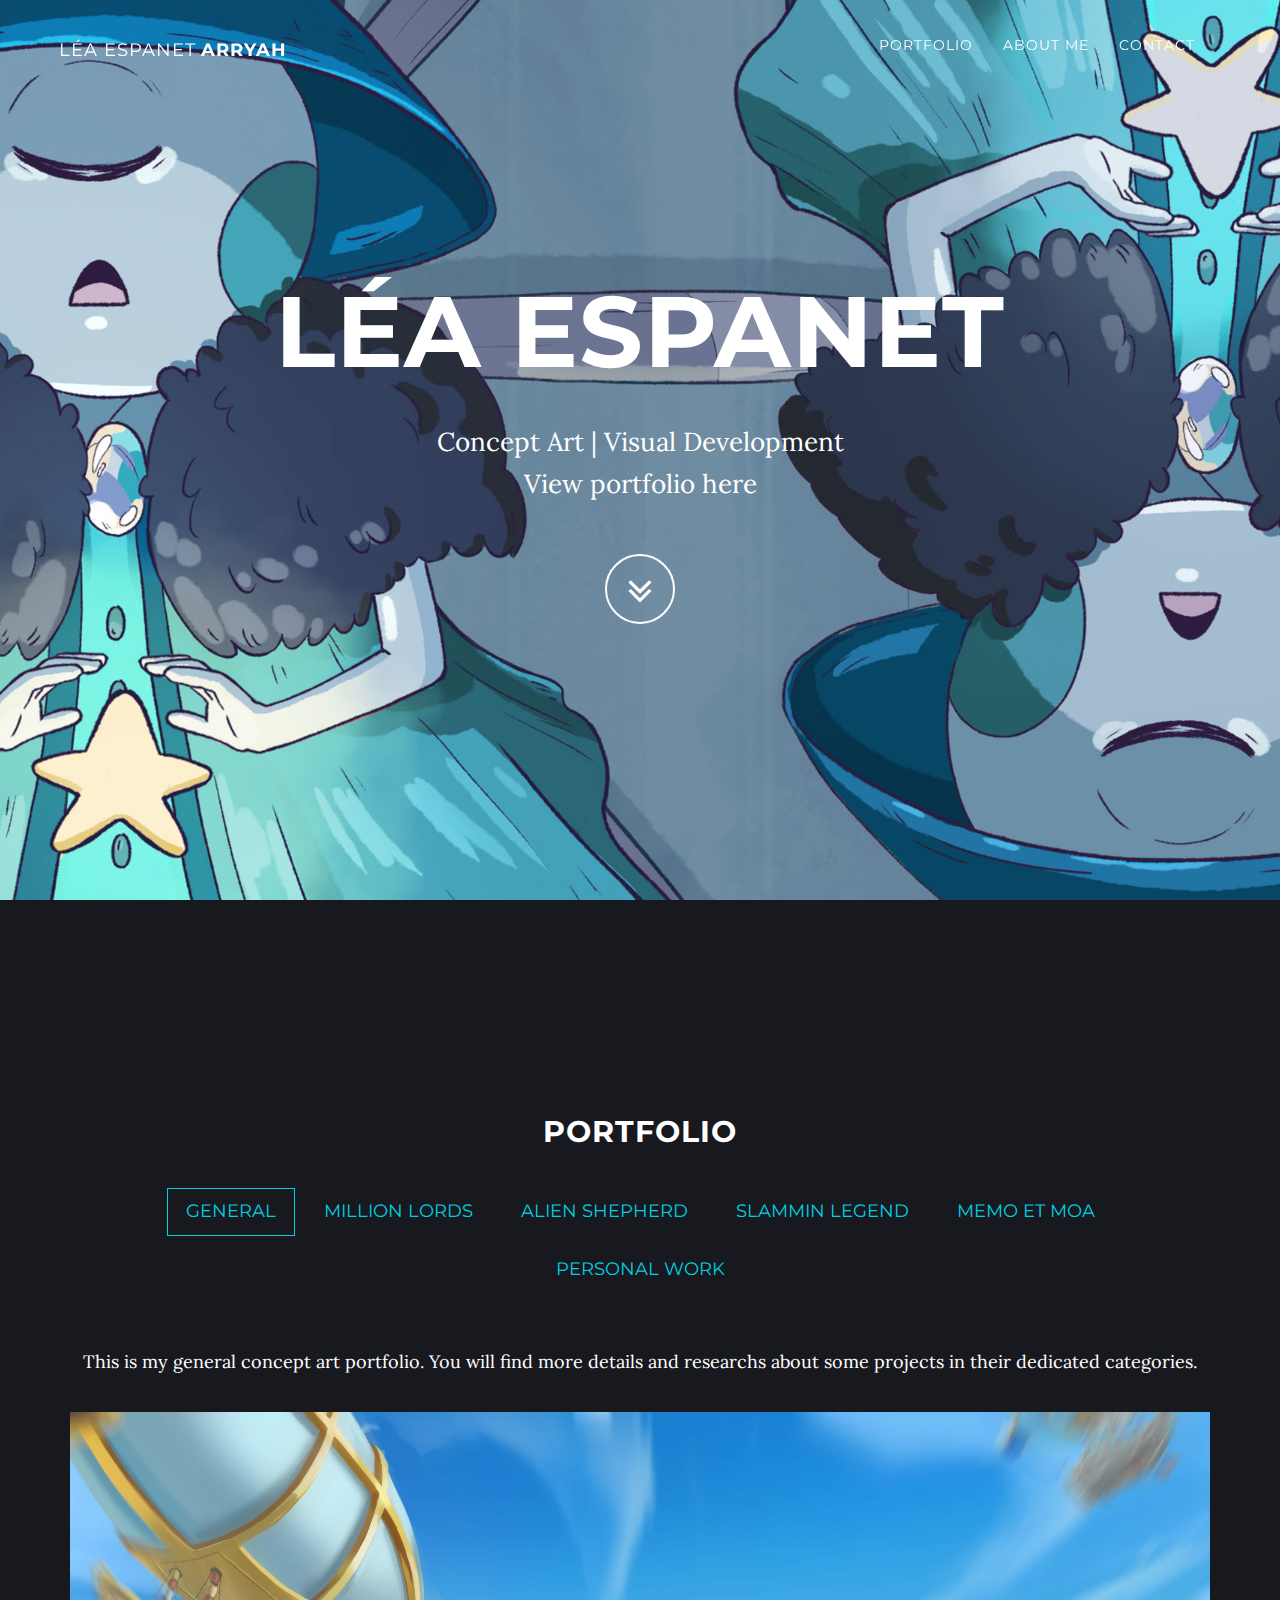
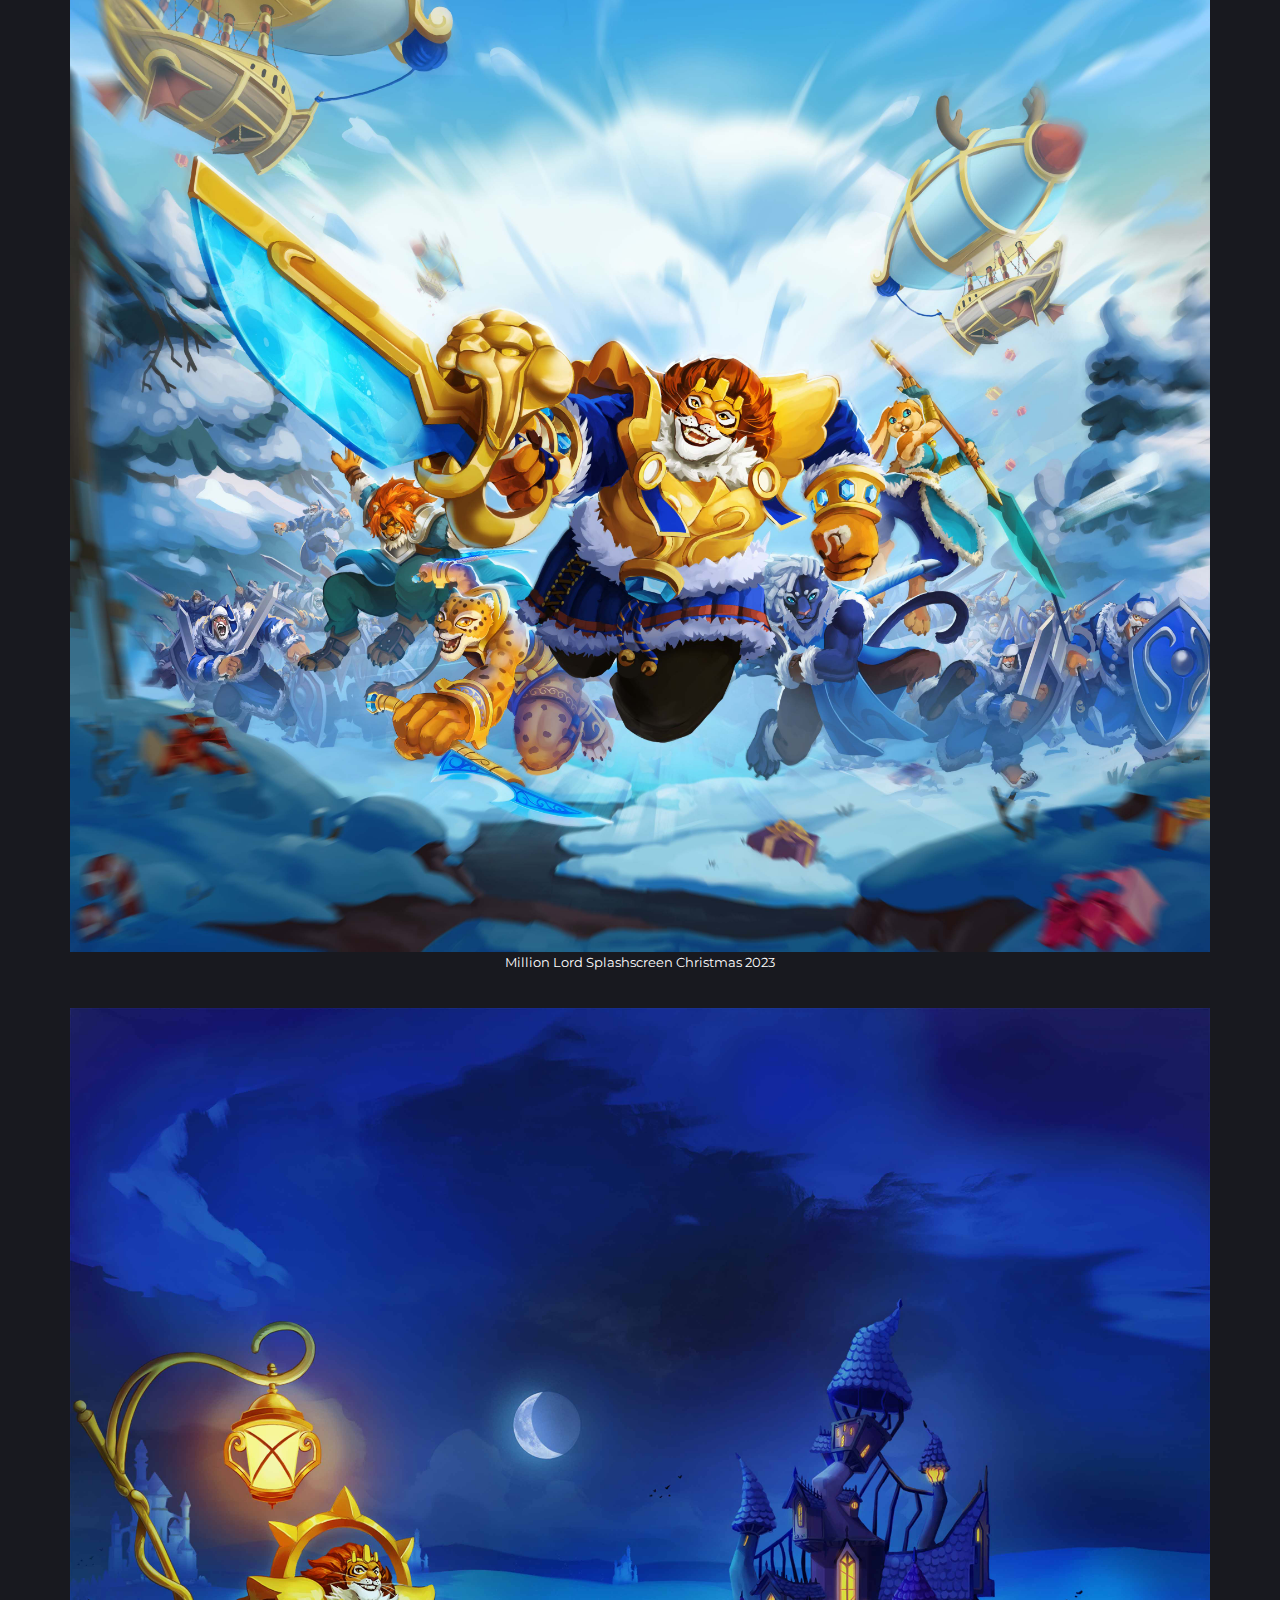
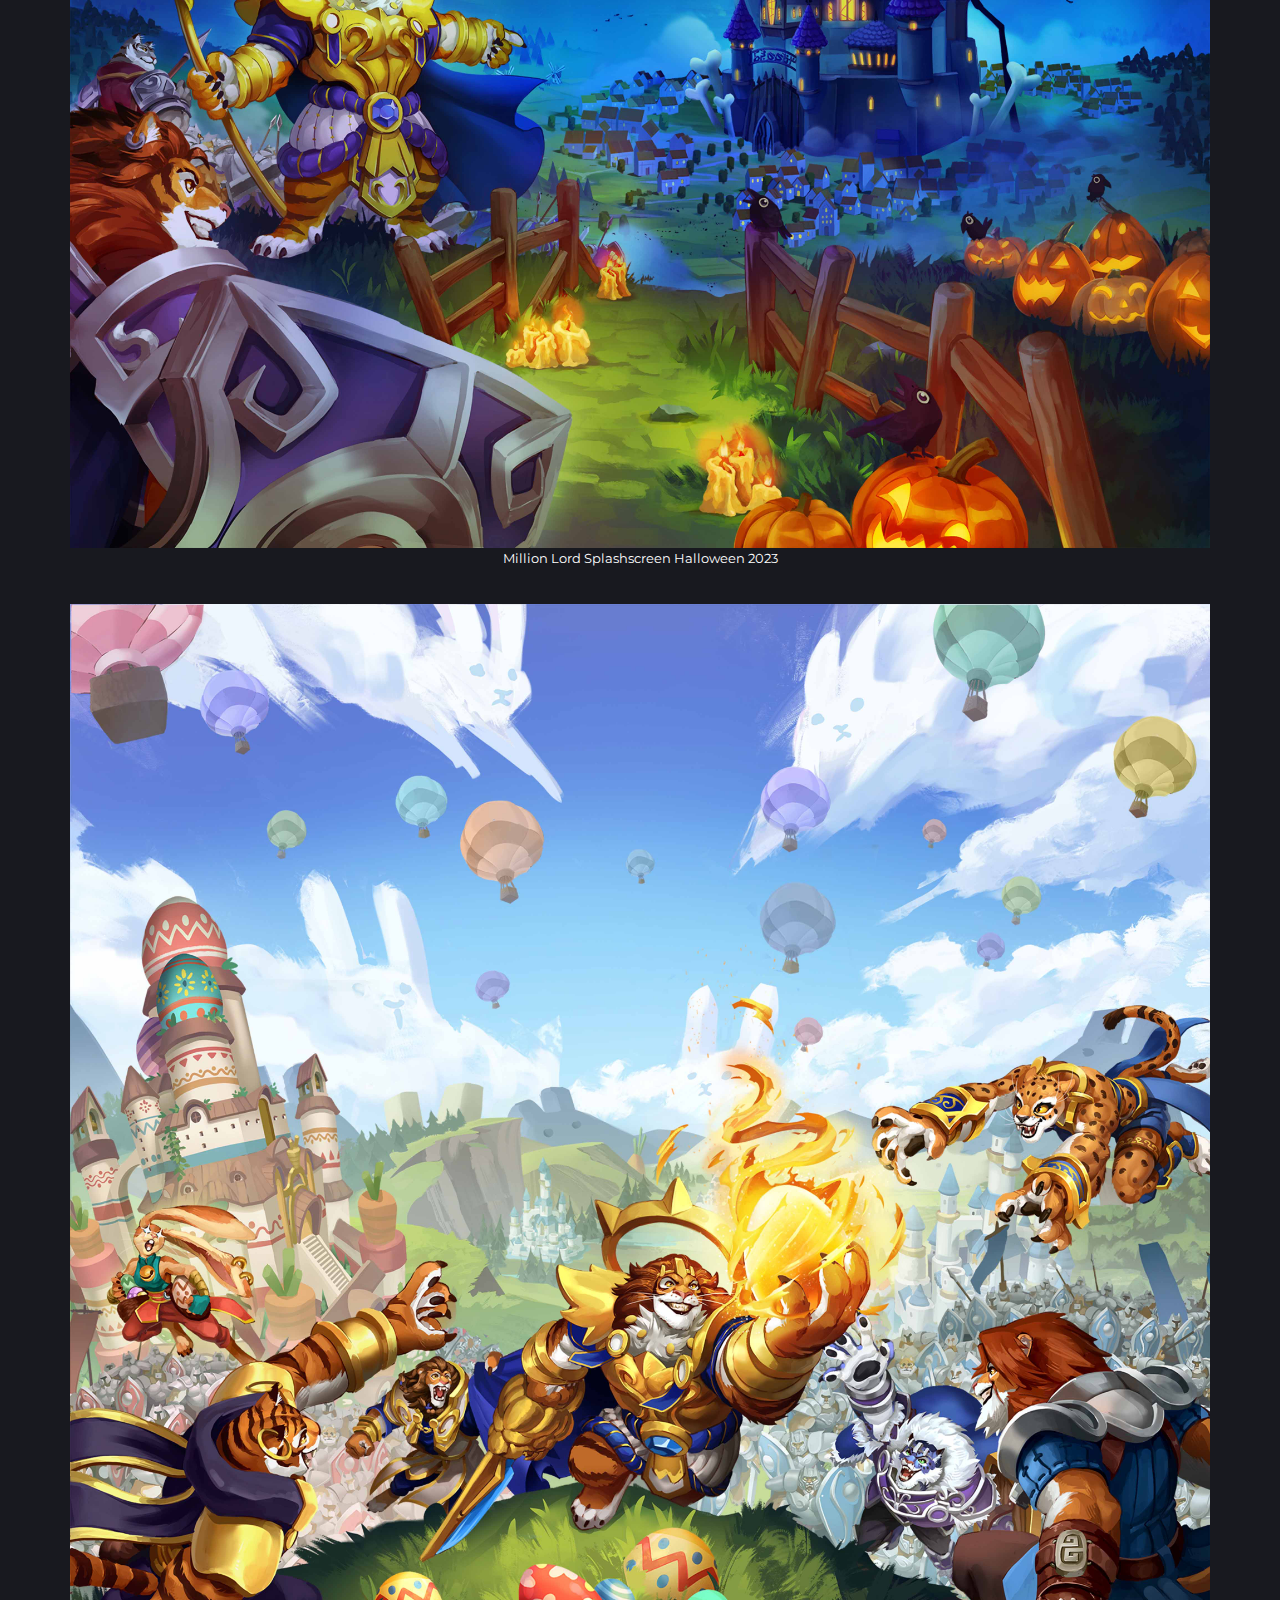
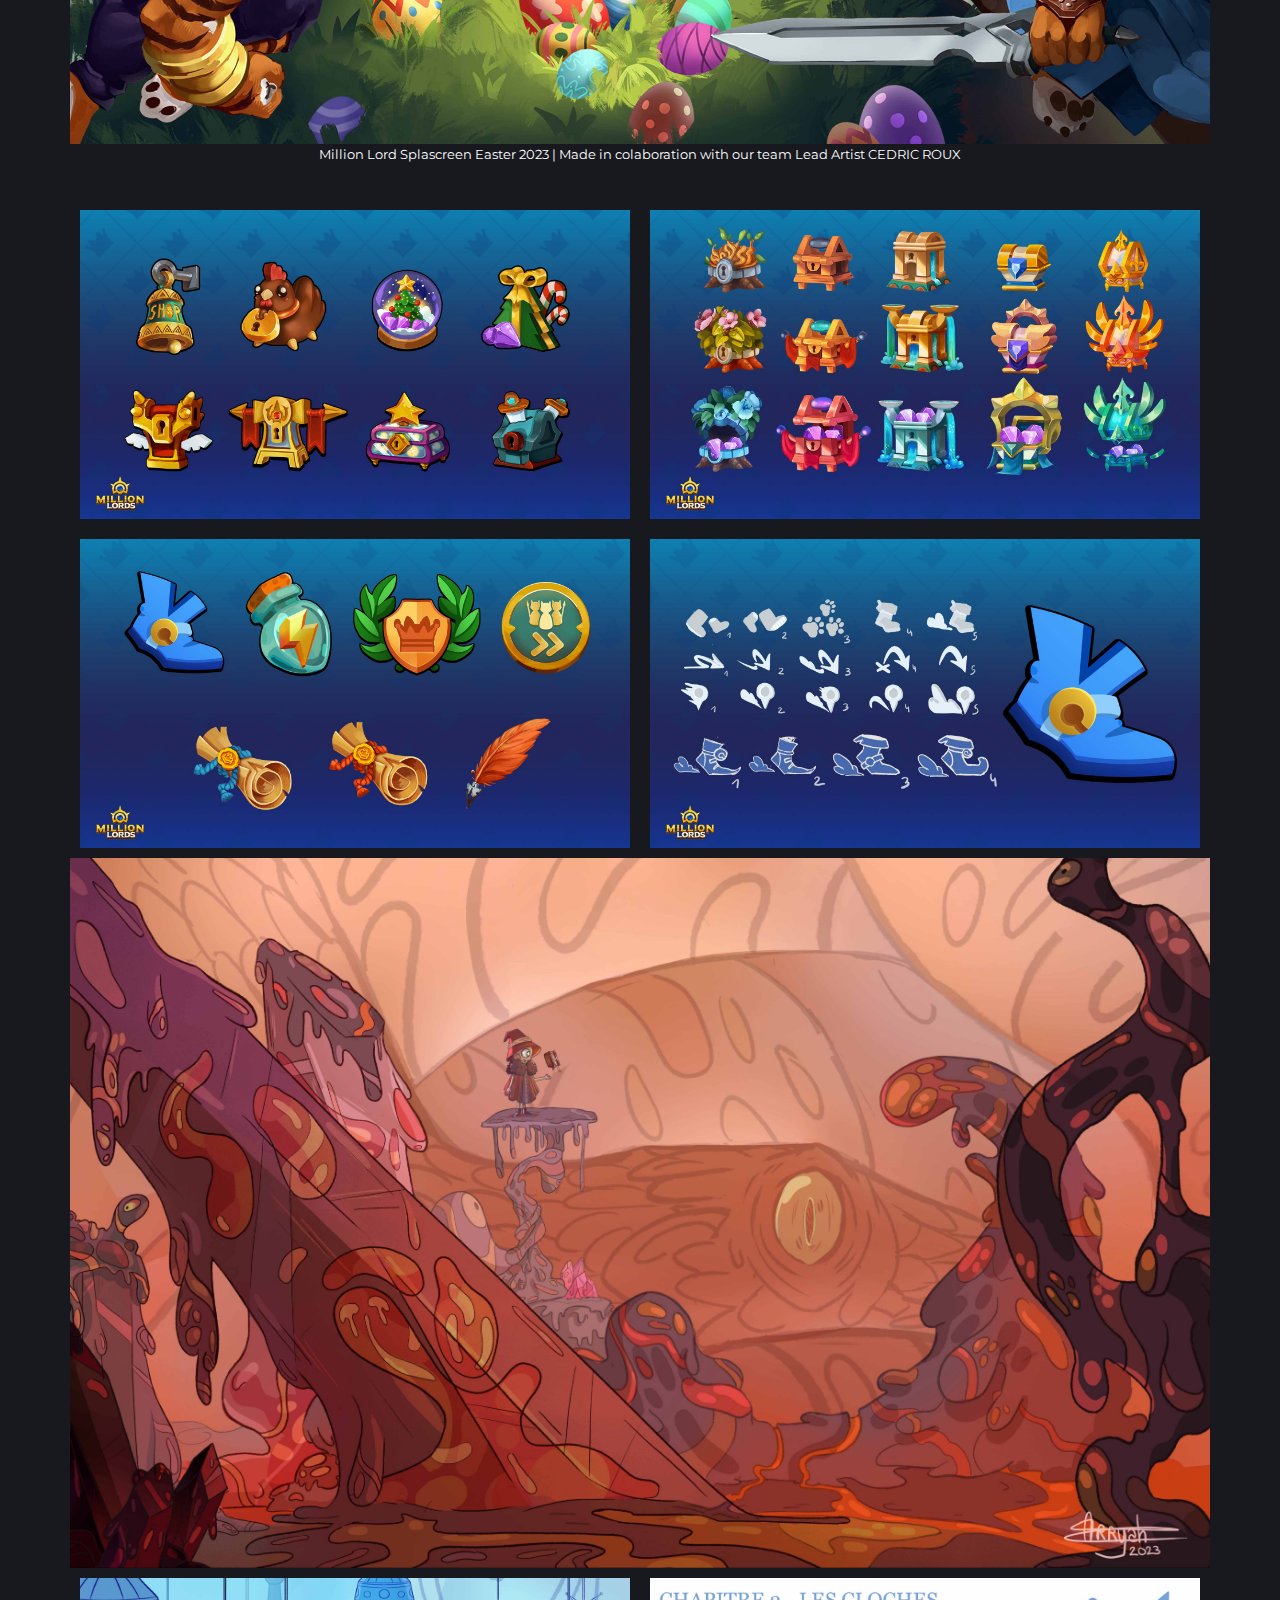
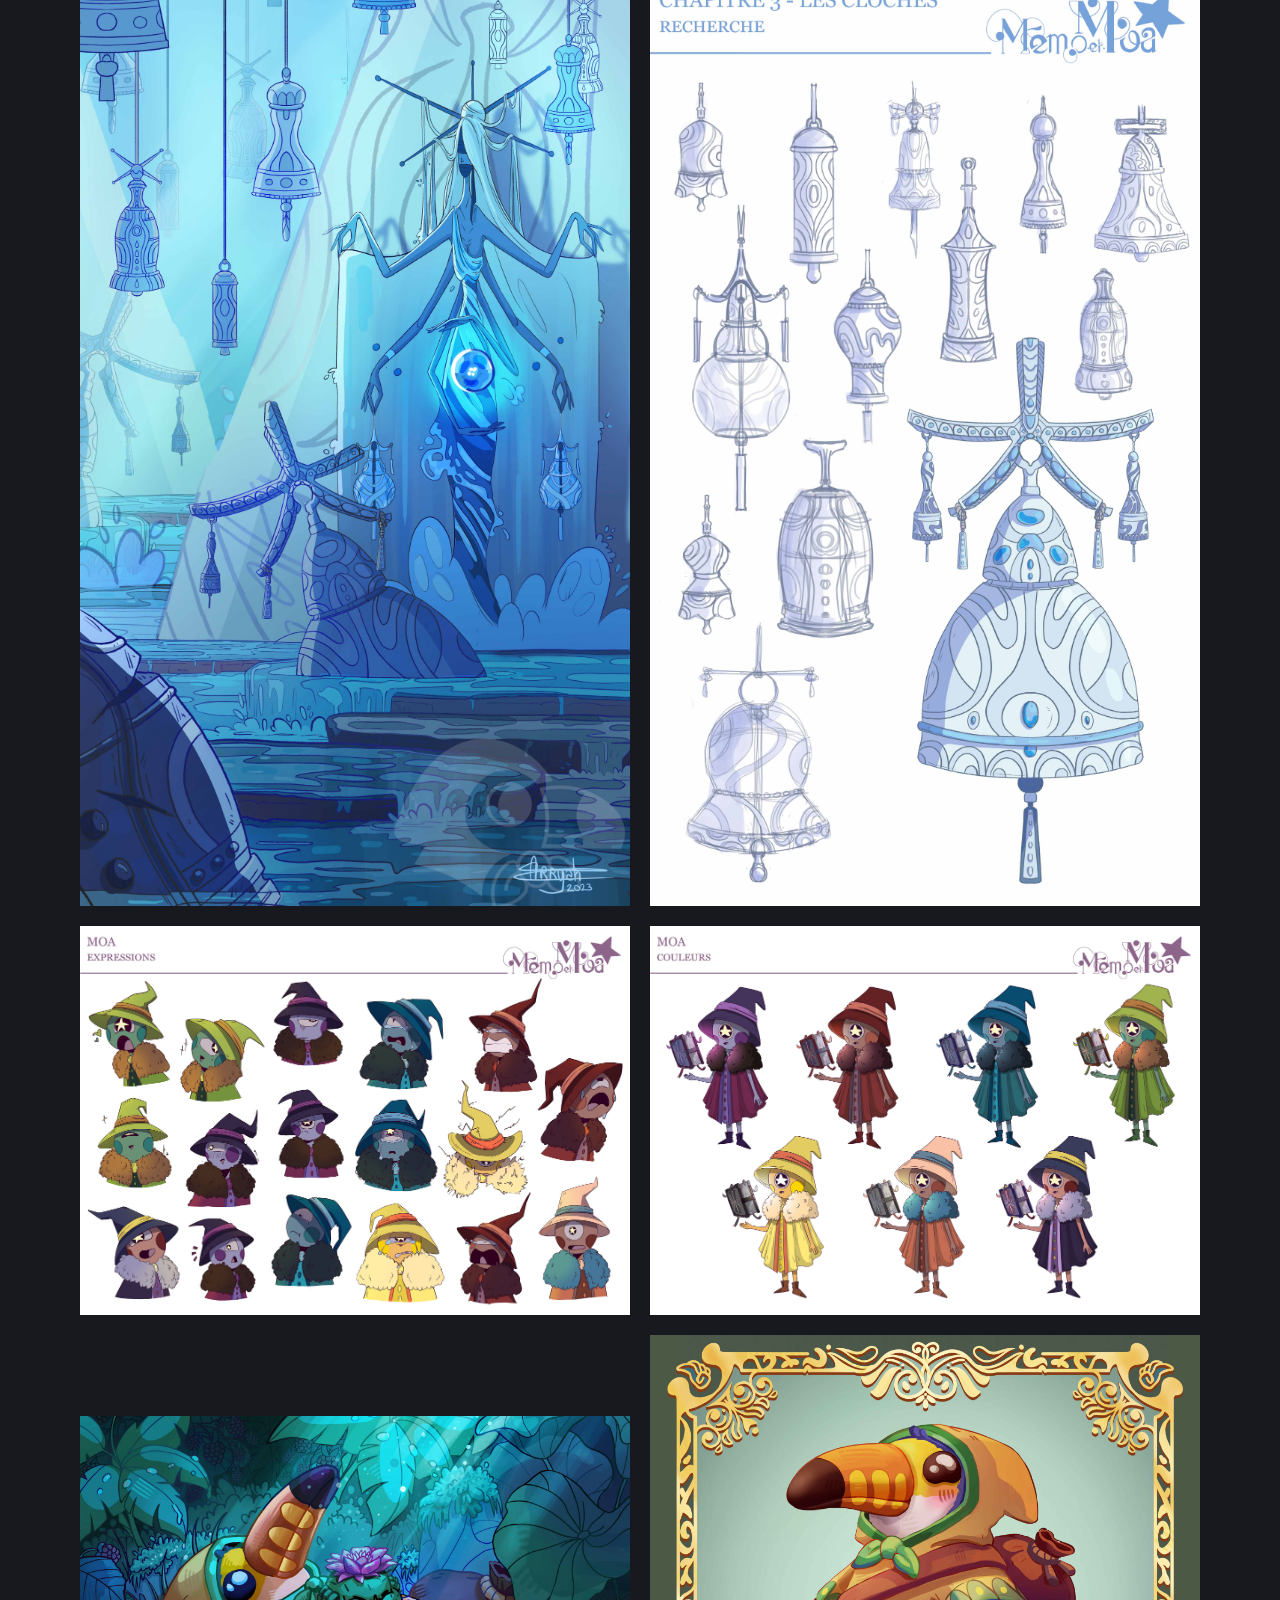
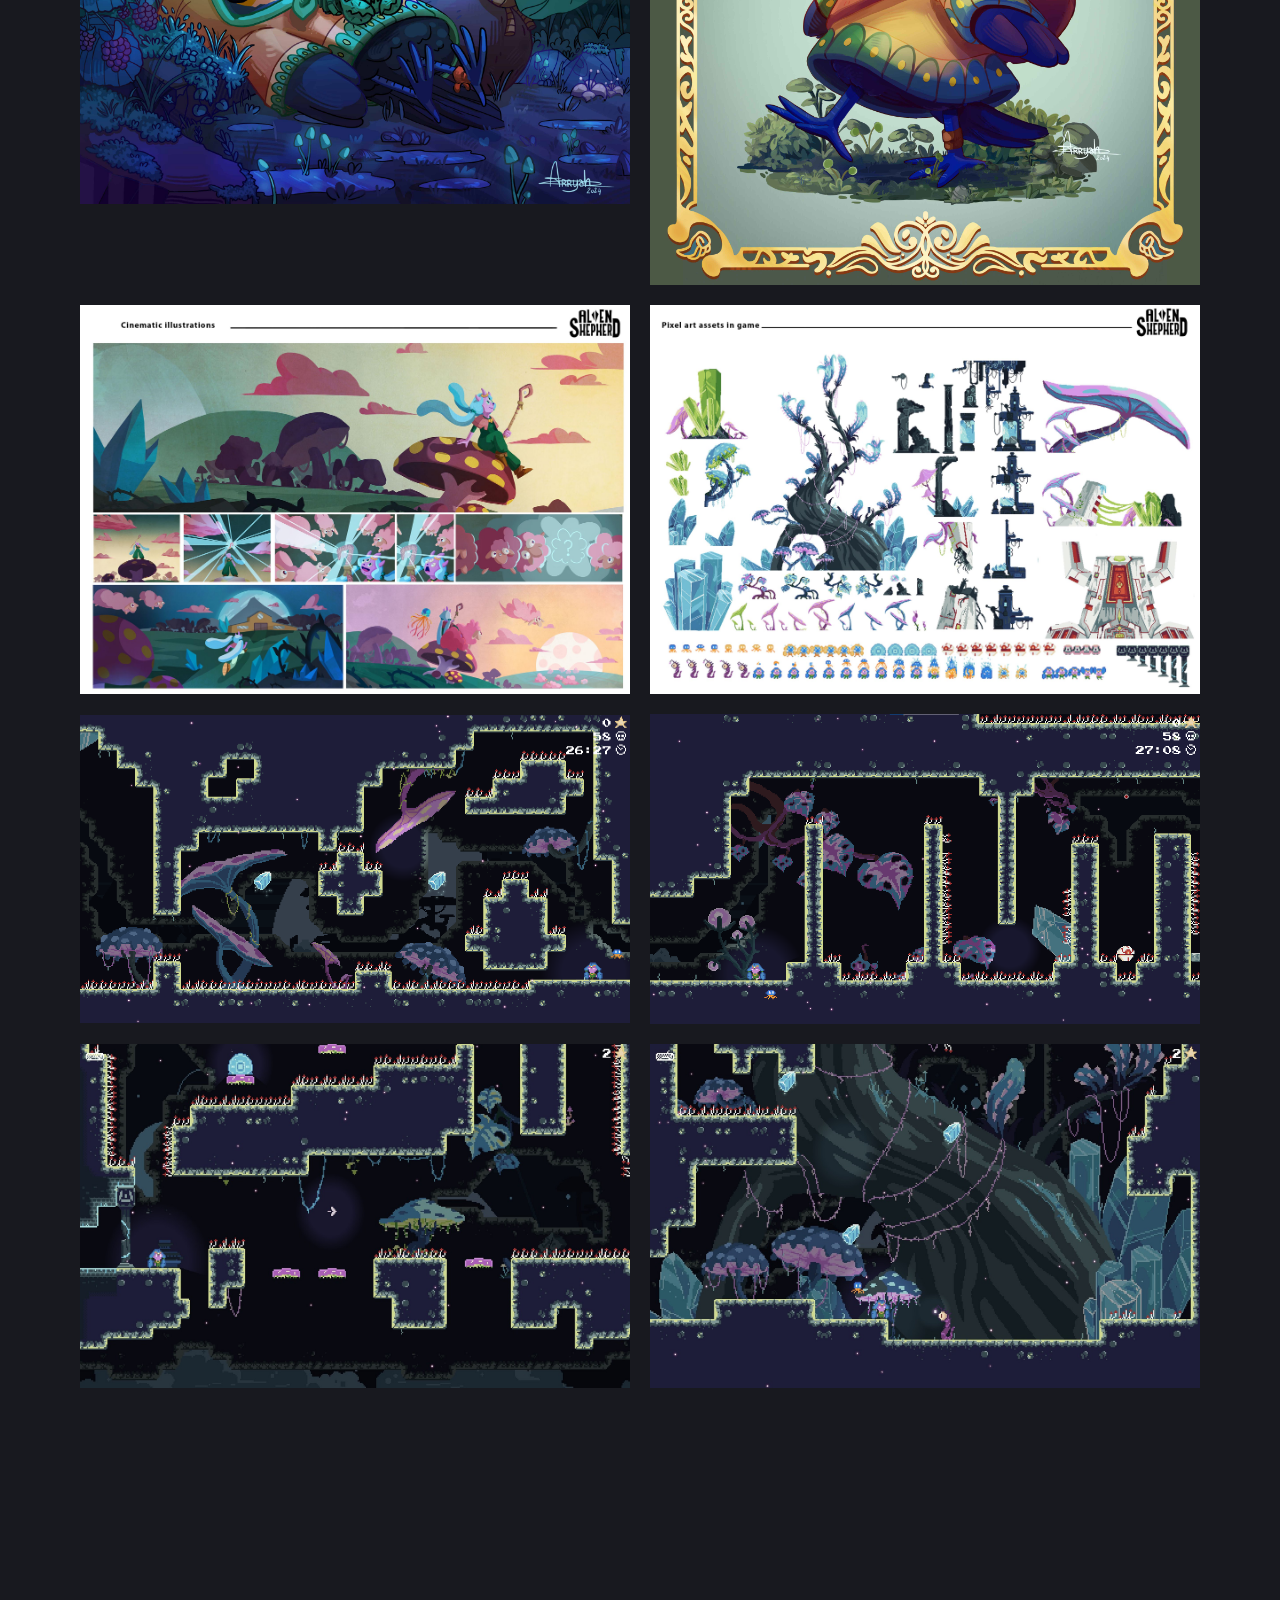
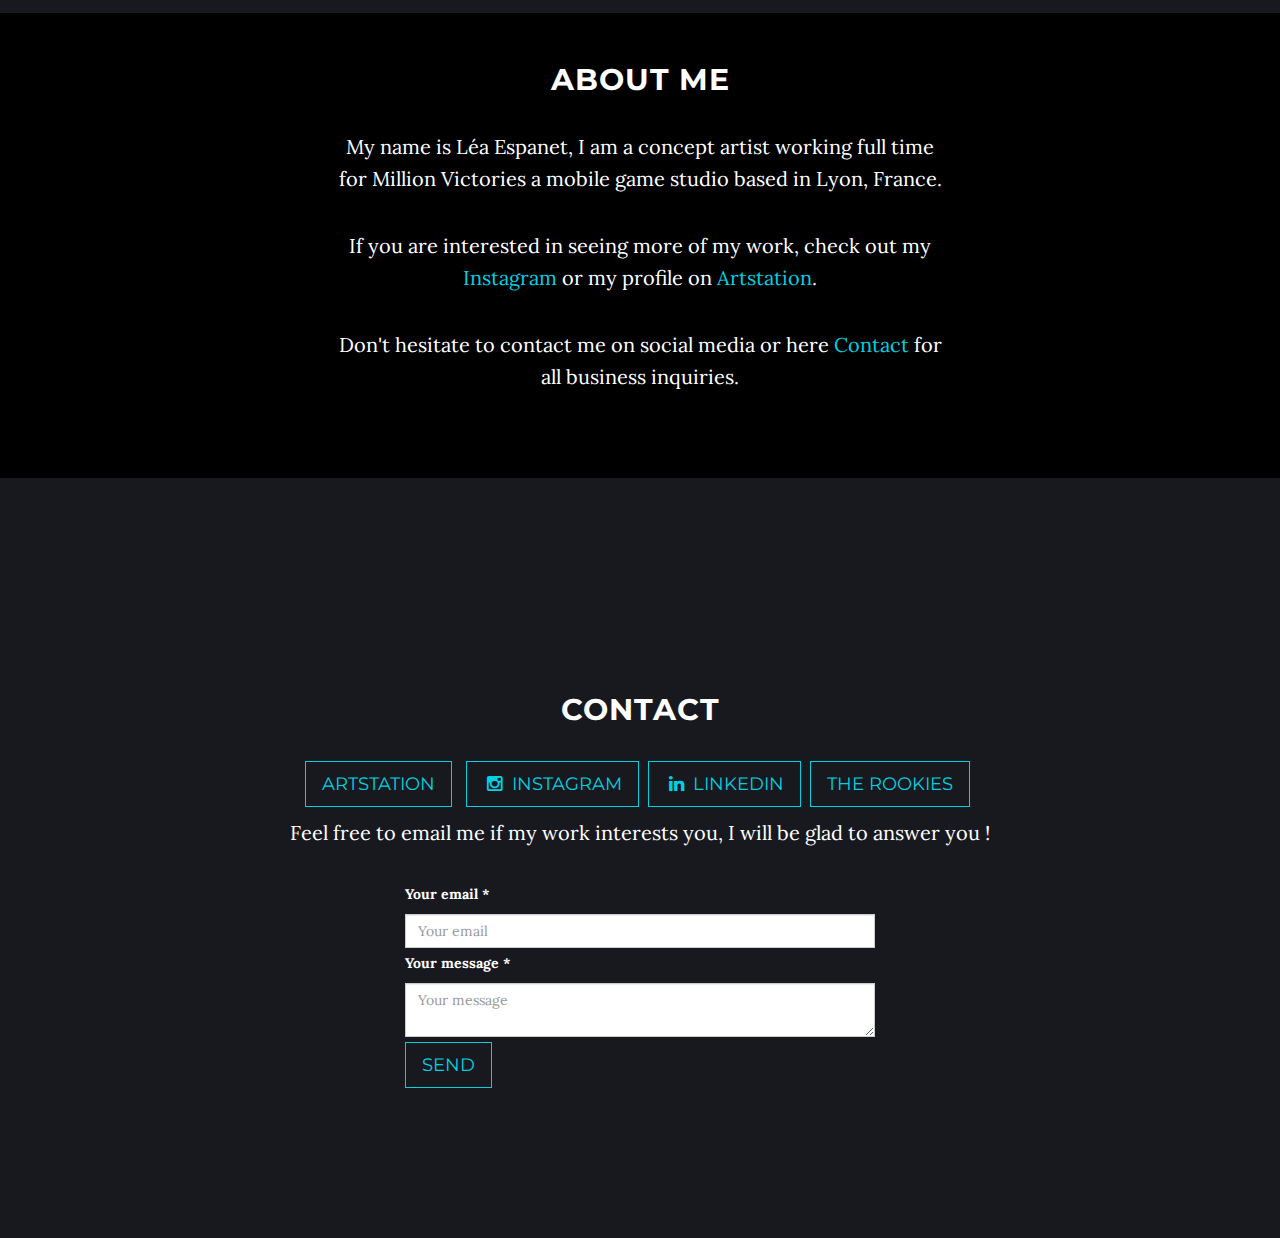
==== commit 8bdccbc6: "contact/about v2" ====
--- a/index.html
+++ b/index.html
@@ -270,8 +270,8 @@
             <div class="col-lg-6 col-lg-offset-3">
                 <h2>About me</h2>
                 <p>My name is Léa Espanet, I am a concept artist working full time for Million Victories a mobile game studio based in Lyon, France. </p>
-                <p>If you are interested in seeing more of my work, check out my <a href="https://www.instagram.com/arryah_art/">Instagram</a> or my profile on <a href="https://www.artstation.com/leaespanet">Arstation</a> .</p>
-                <p>Don't hesitate to contact me on social media or here <a class="page-scroll" href="#contact">Contact</a>.
+                <p>If you are interested in seeing more of my work, check out my <a href="https://www.instagram.com/arryah_art/">Instagram</a> or my profile on <a href="https://www.artstation.com/leaespanet">Artstation</a>.</p>
+                <p>Don't hesitate to contact me on social media or here <a class="page-scroll" href="#contact">Contact</a> for all business inquiries.
                     <p>
             </div>
         </div>
@@ -284,7 +284,7 @@
                 <h2>Contact</h2>
                 <ul class="list-inline banner-social-buttons">
                     <li>
-                        <a href="https://www.artstation.com/leaespanet" class="btn btn-default btn-lg"><i class="fa fa-artstation fa-fw"></i> <span class="network-name">Artstation</span></a>
+                        <a href="https://www.artstation.com/leaespanet" class="btn btn-default btn-lg"><i class="fa-brands fa-artstation fa-fw"></i> <span class="network-name">Artstation</span></a>
                     </li>
                     <li>
                         <a href="https://instagram.com/arryah_art/" class="btn btn-default btn-lg"><i class="fa fa-instagram fa-fw"></i> <span class="network-name">Instagram</span></a>
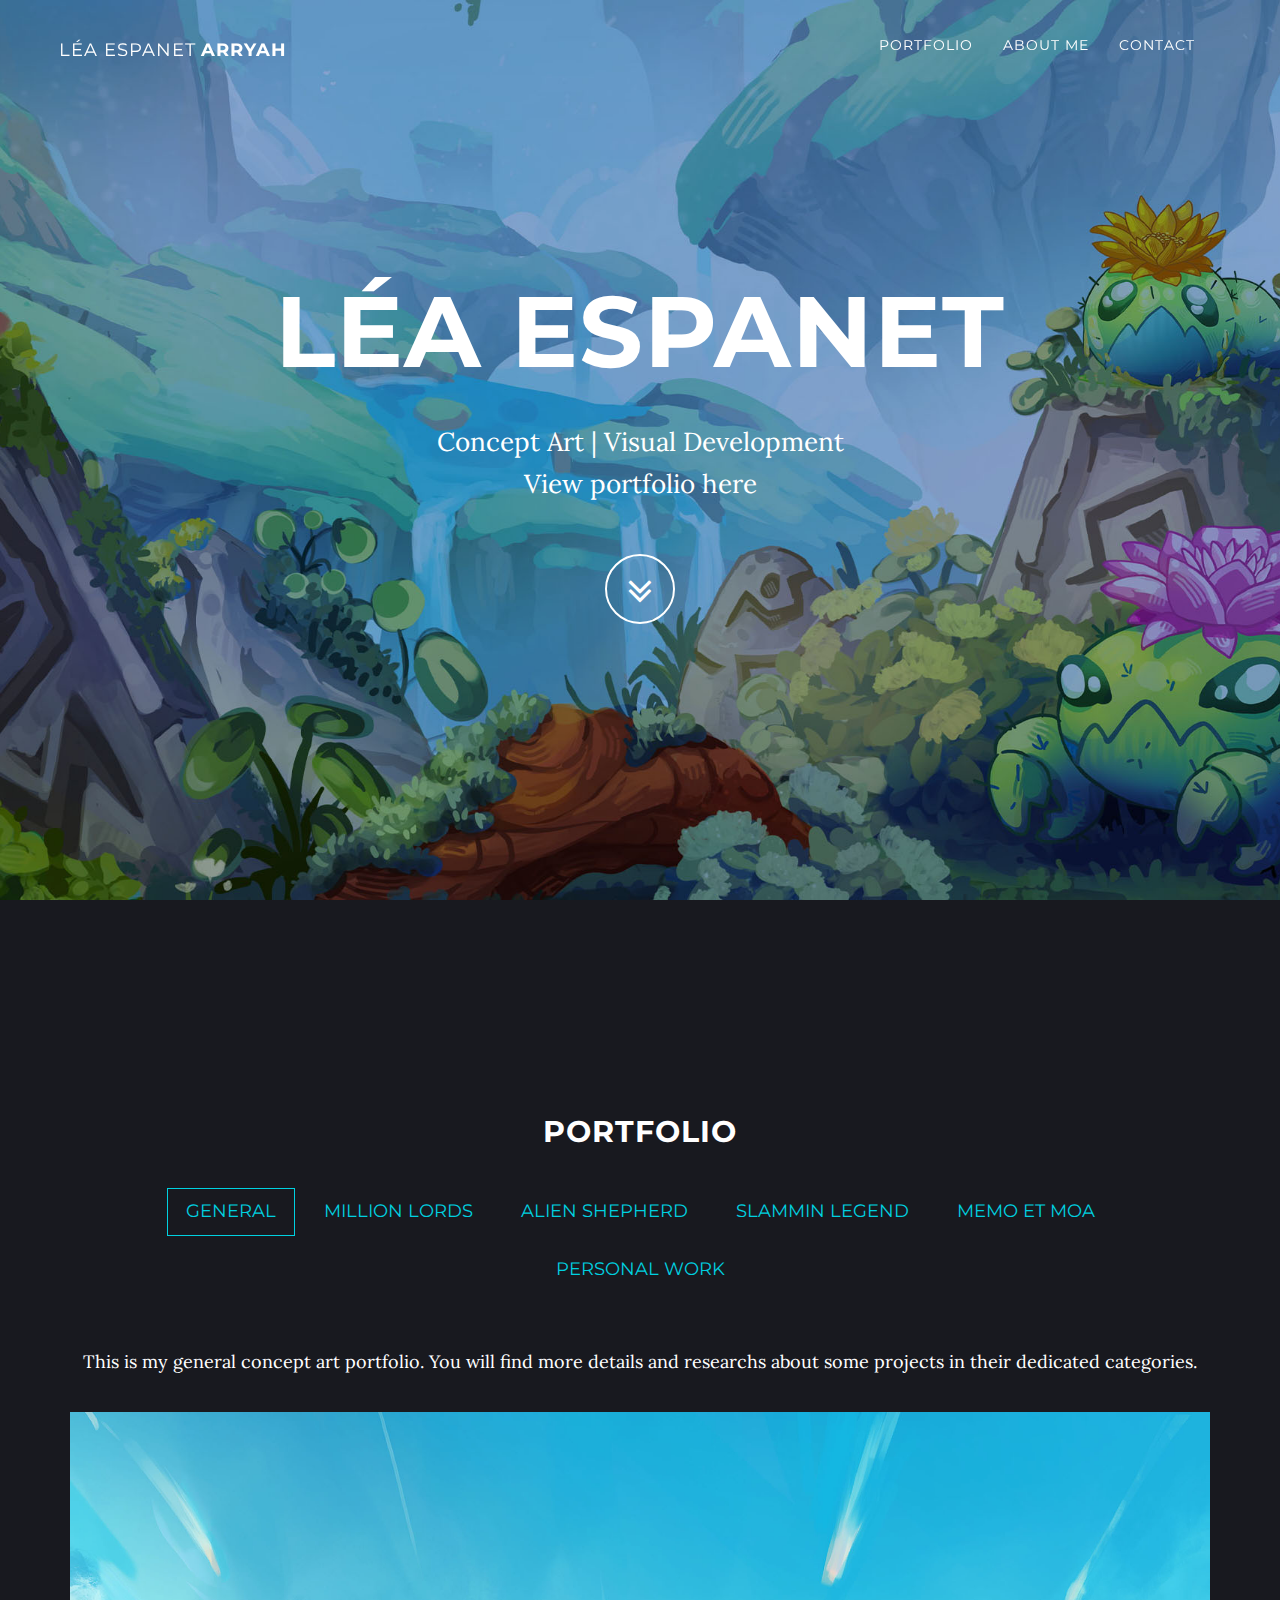
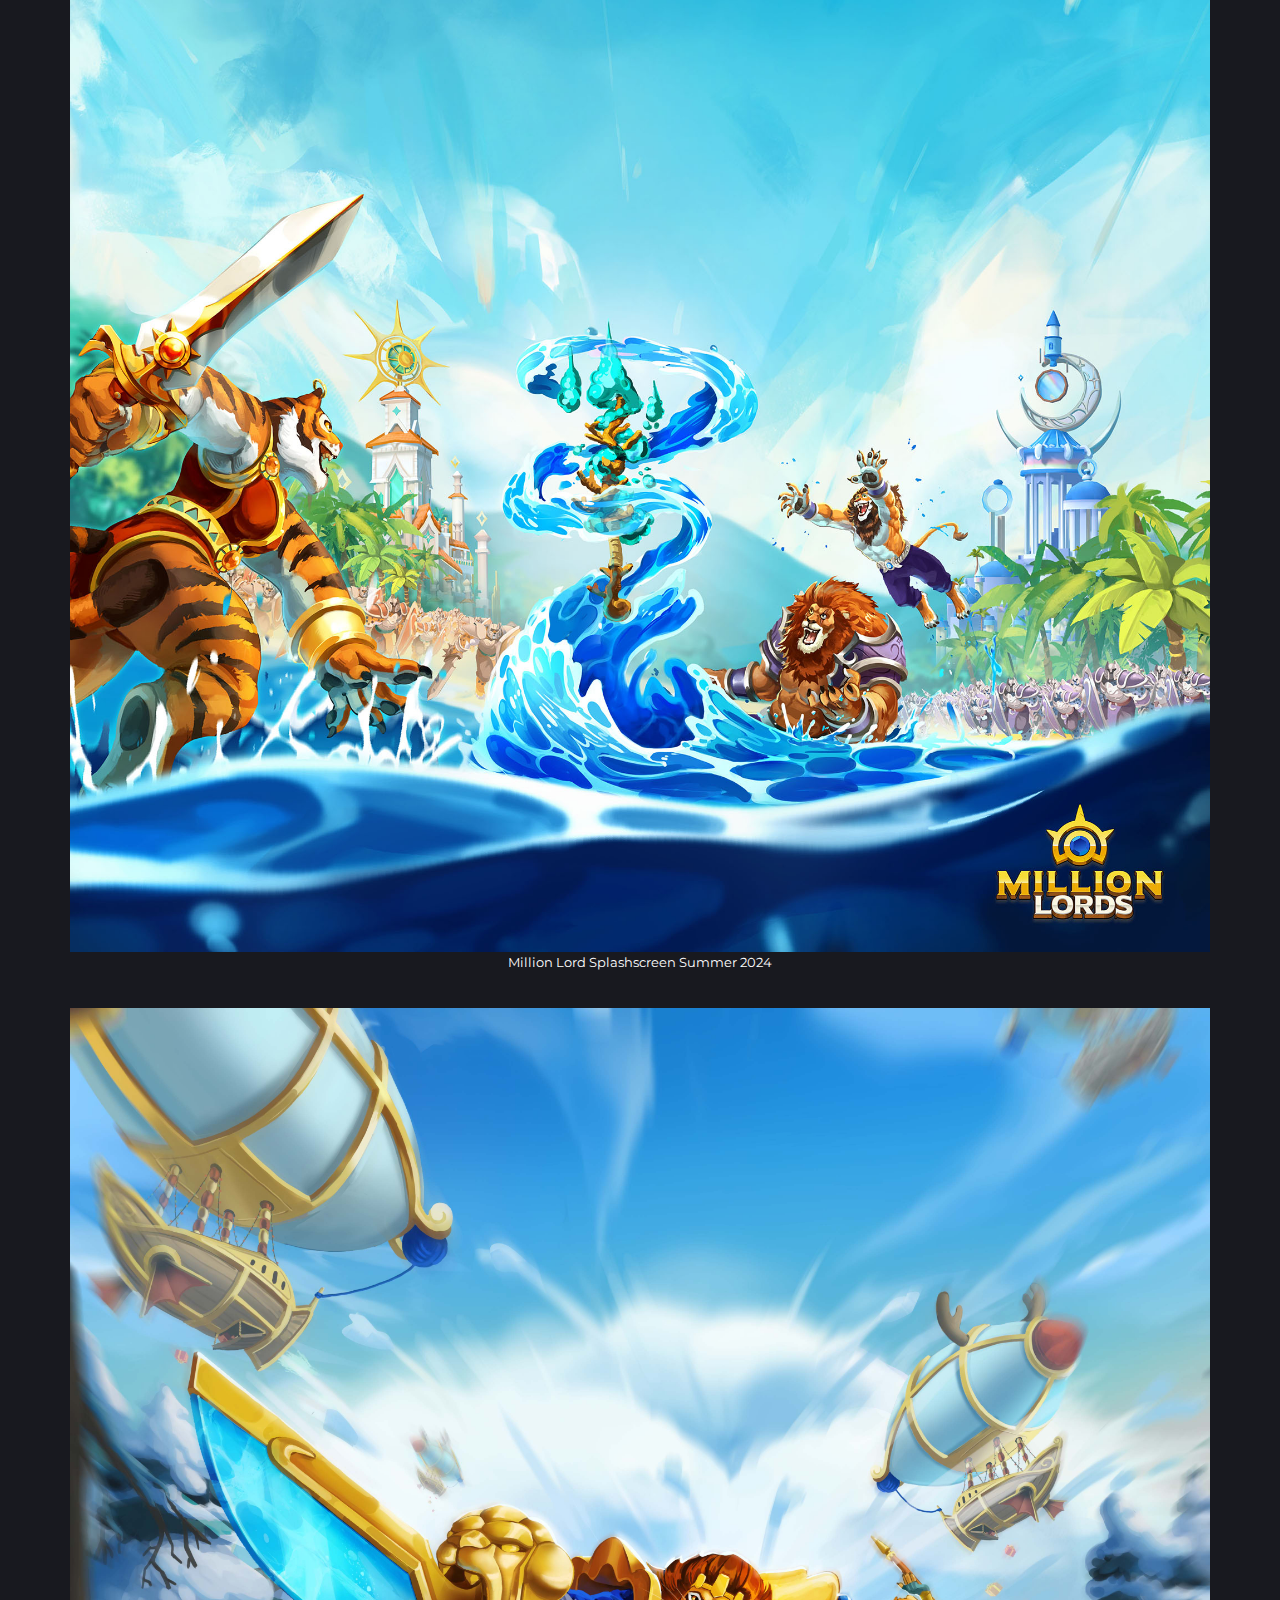
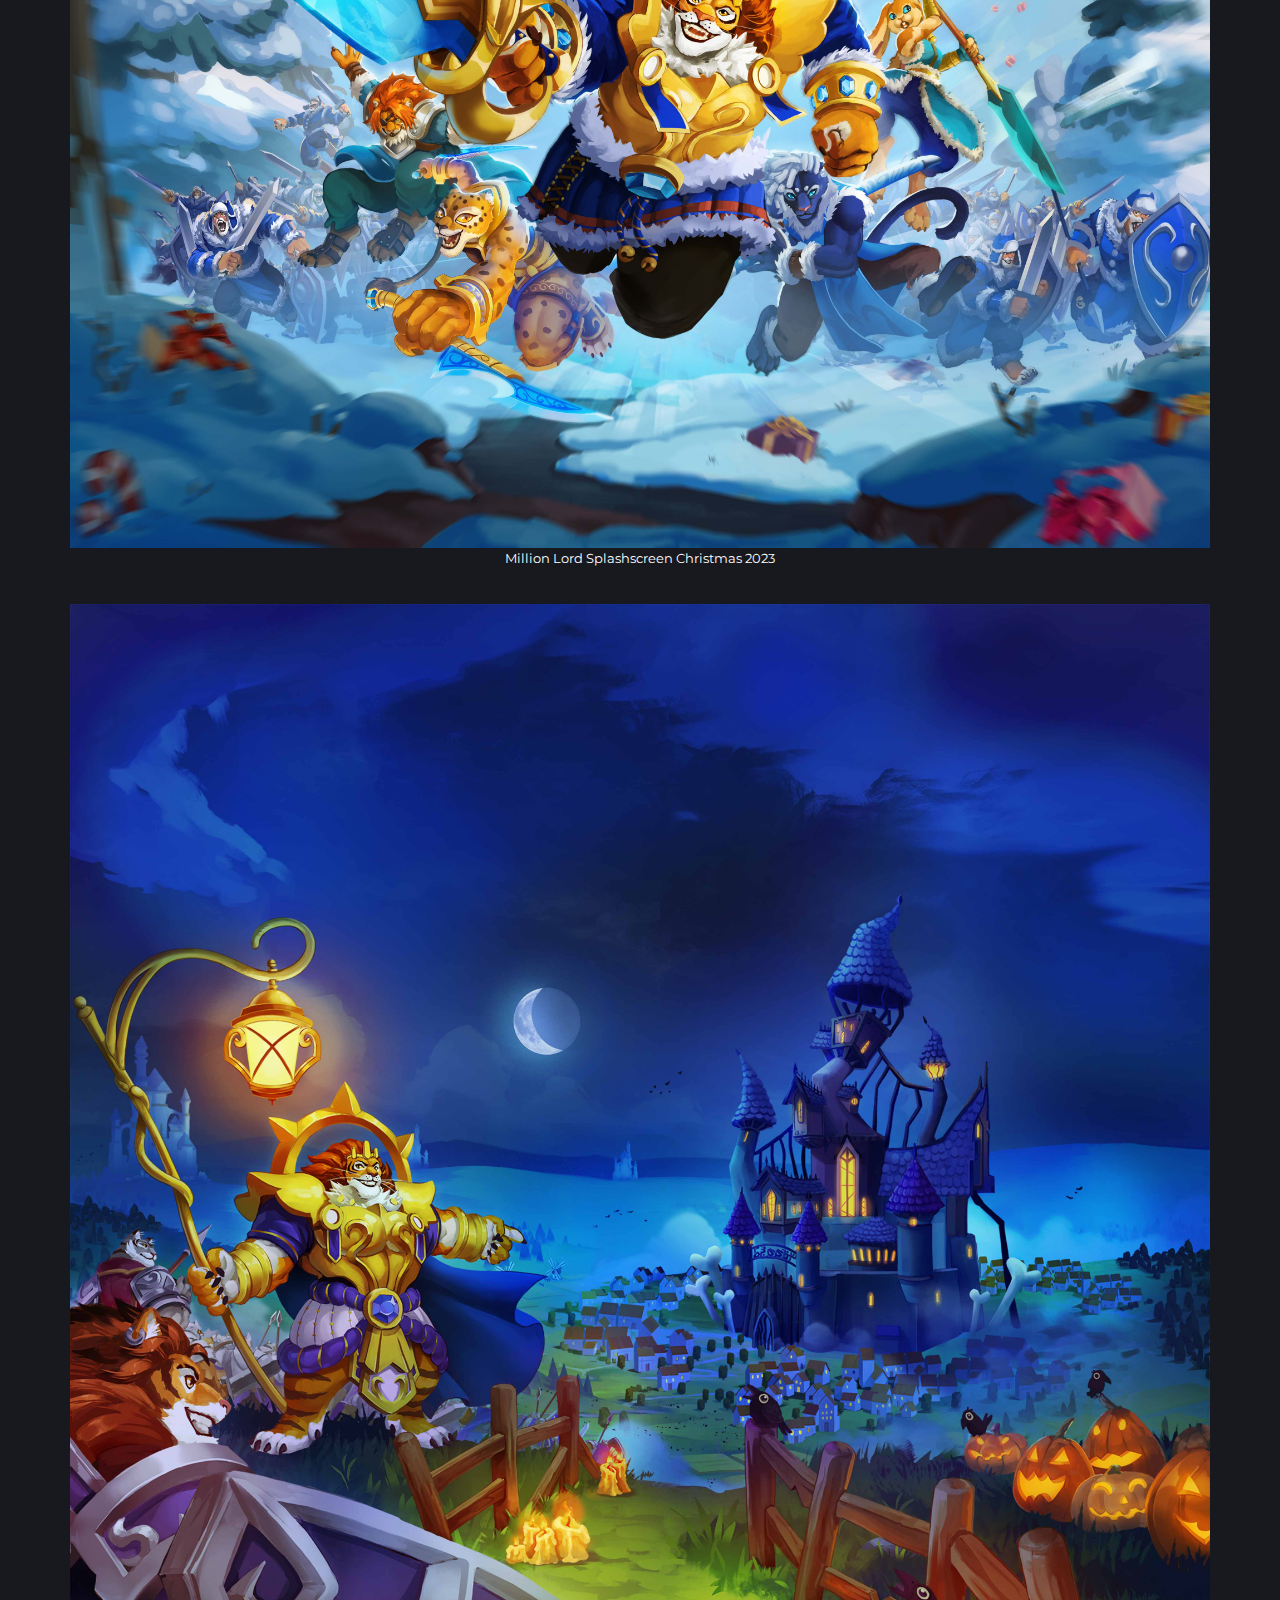
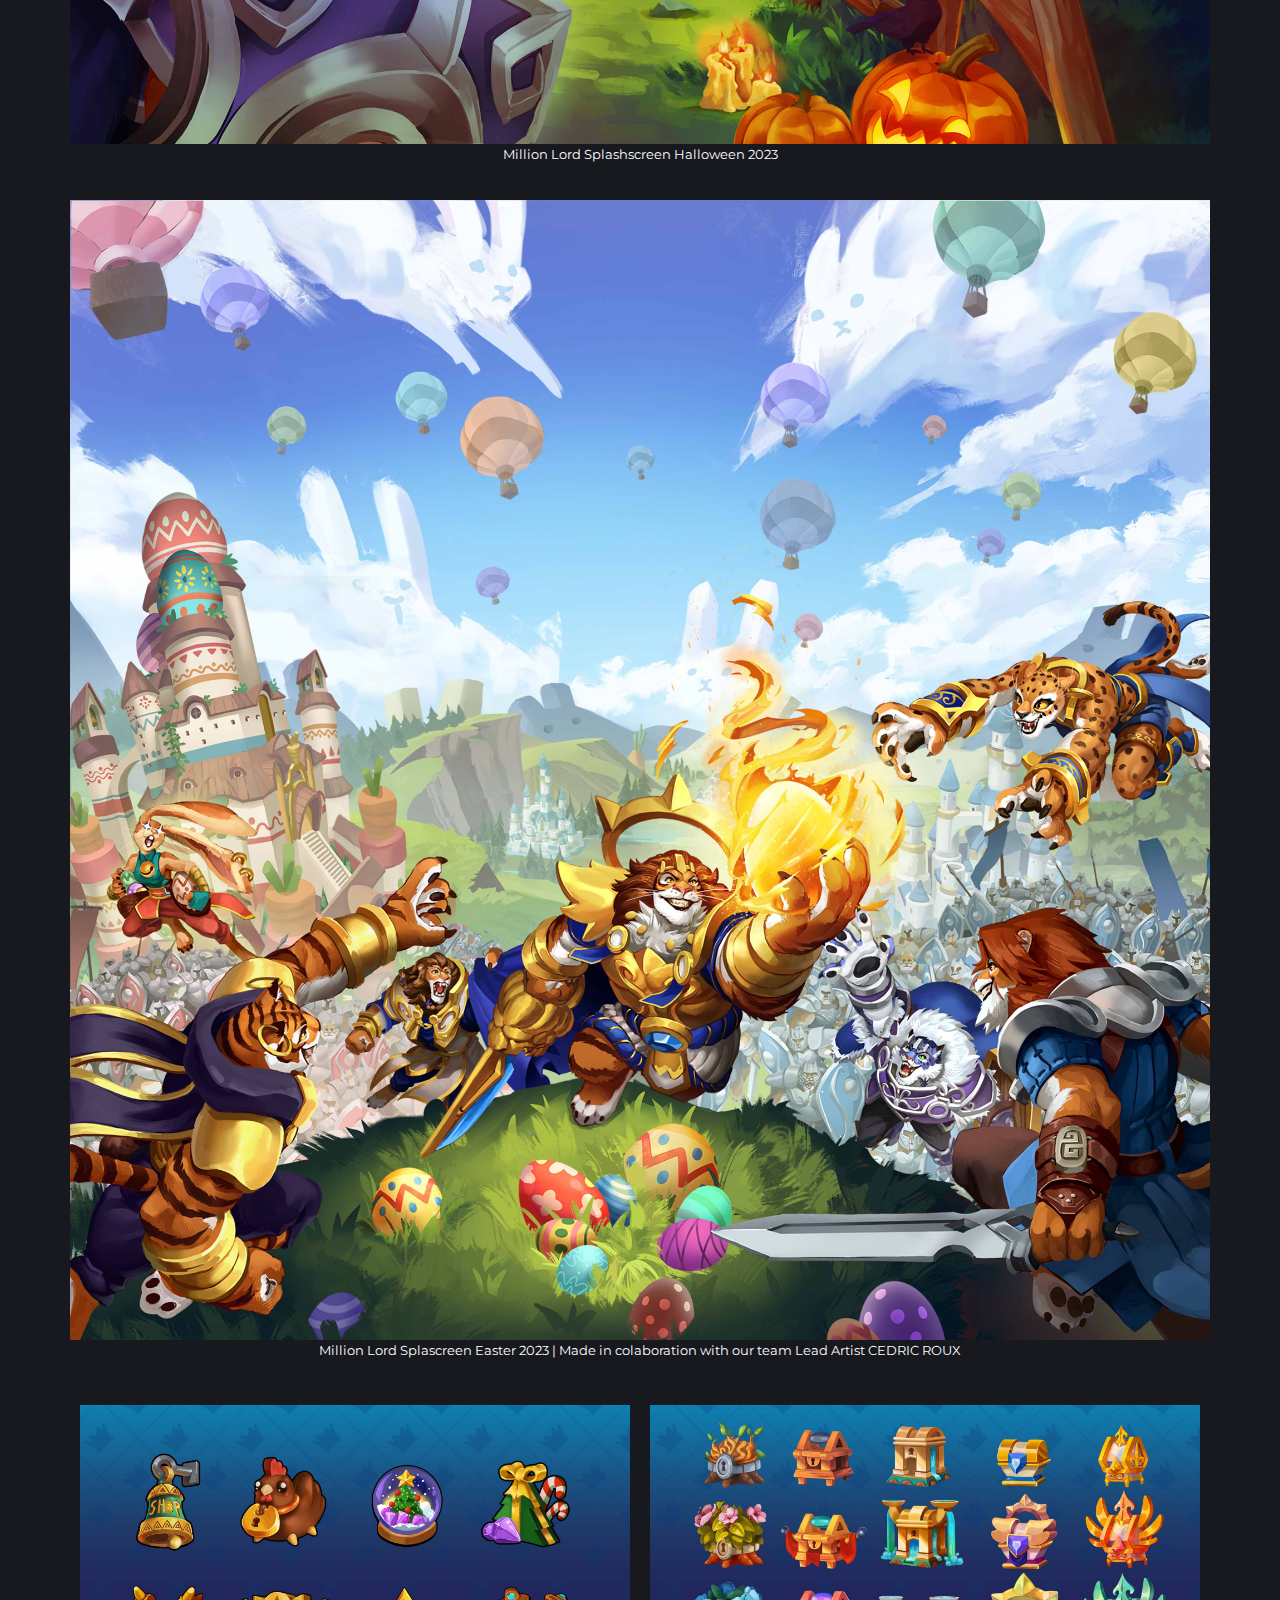
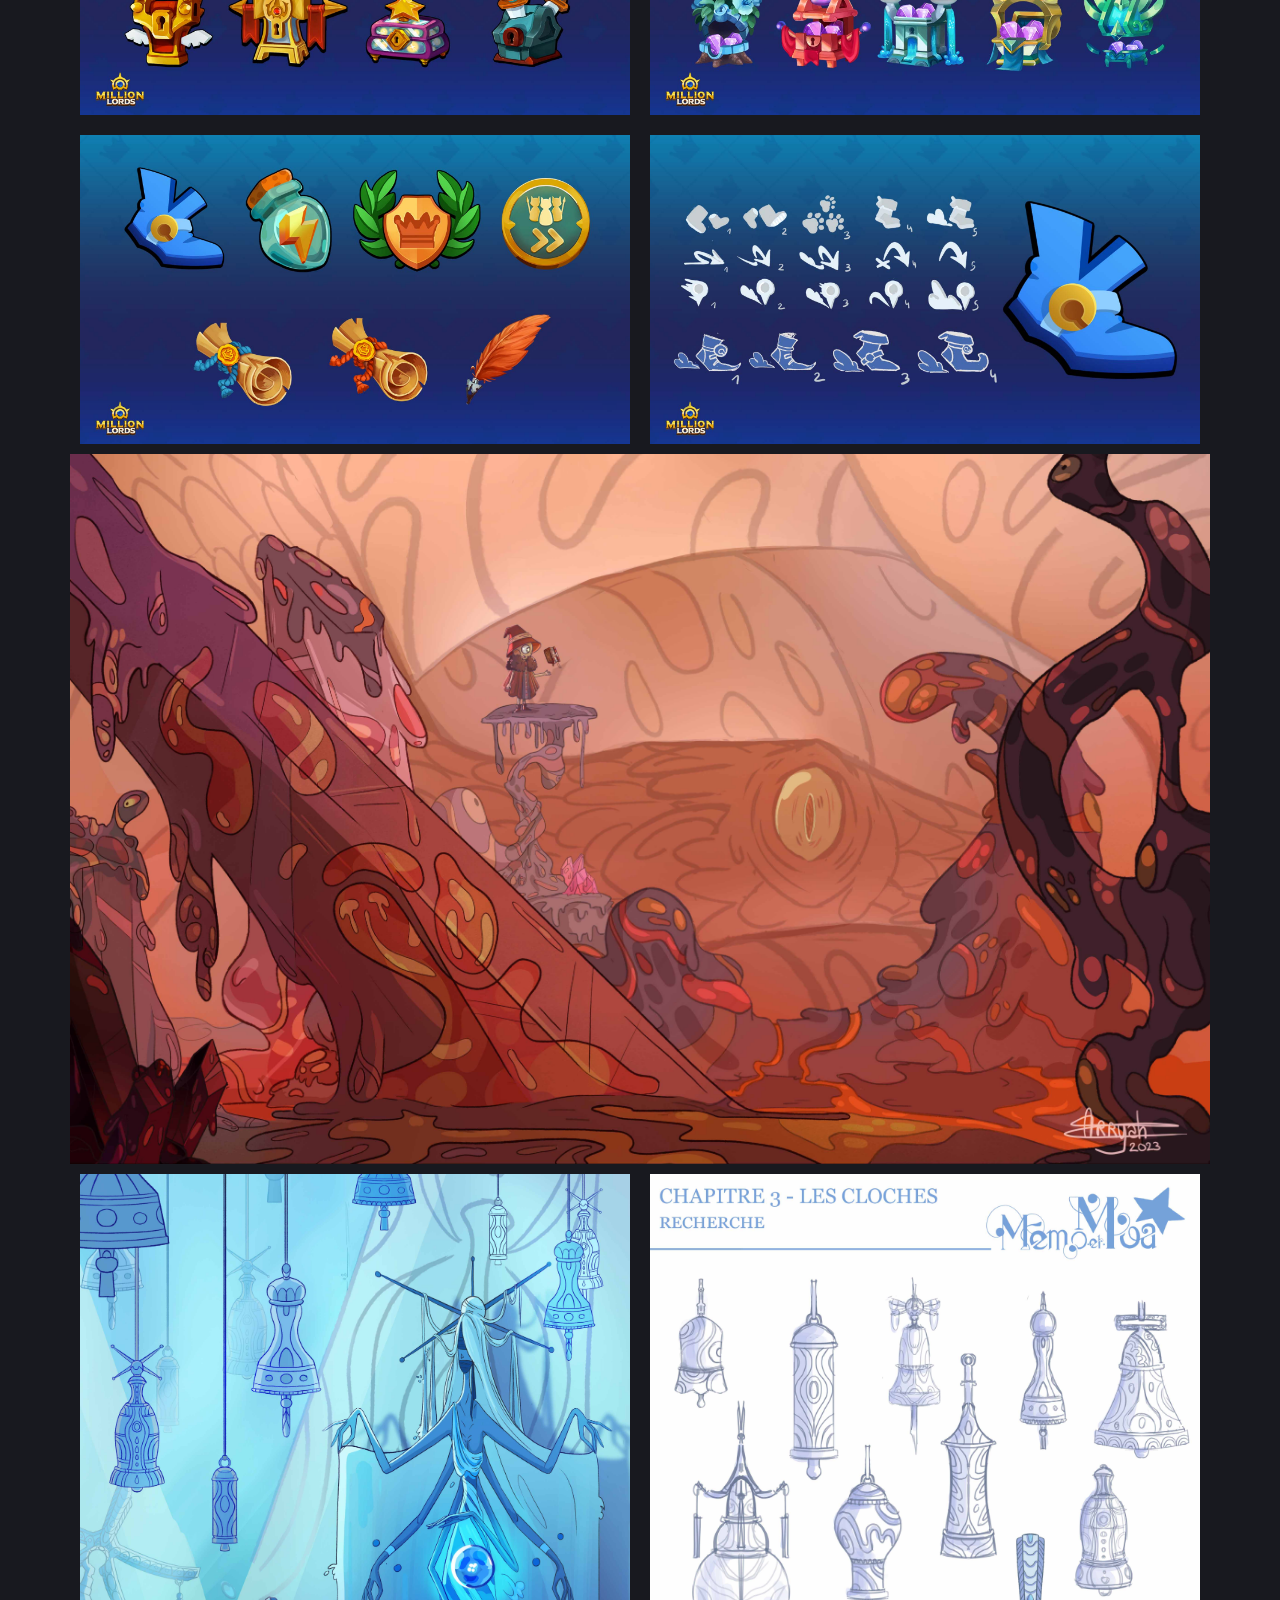
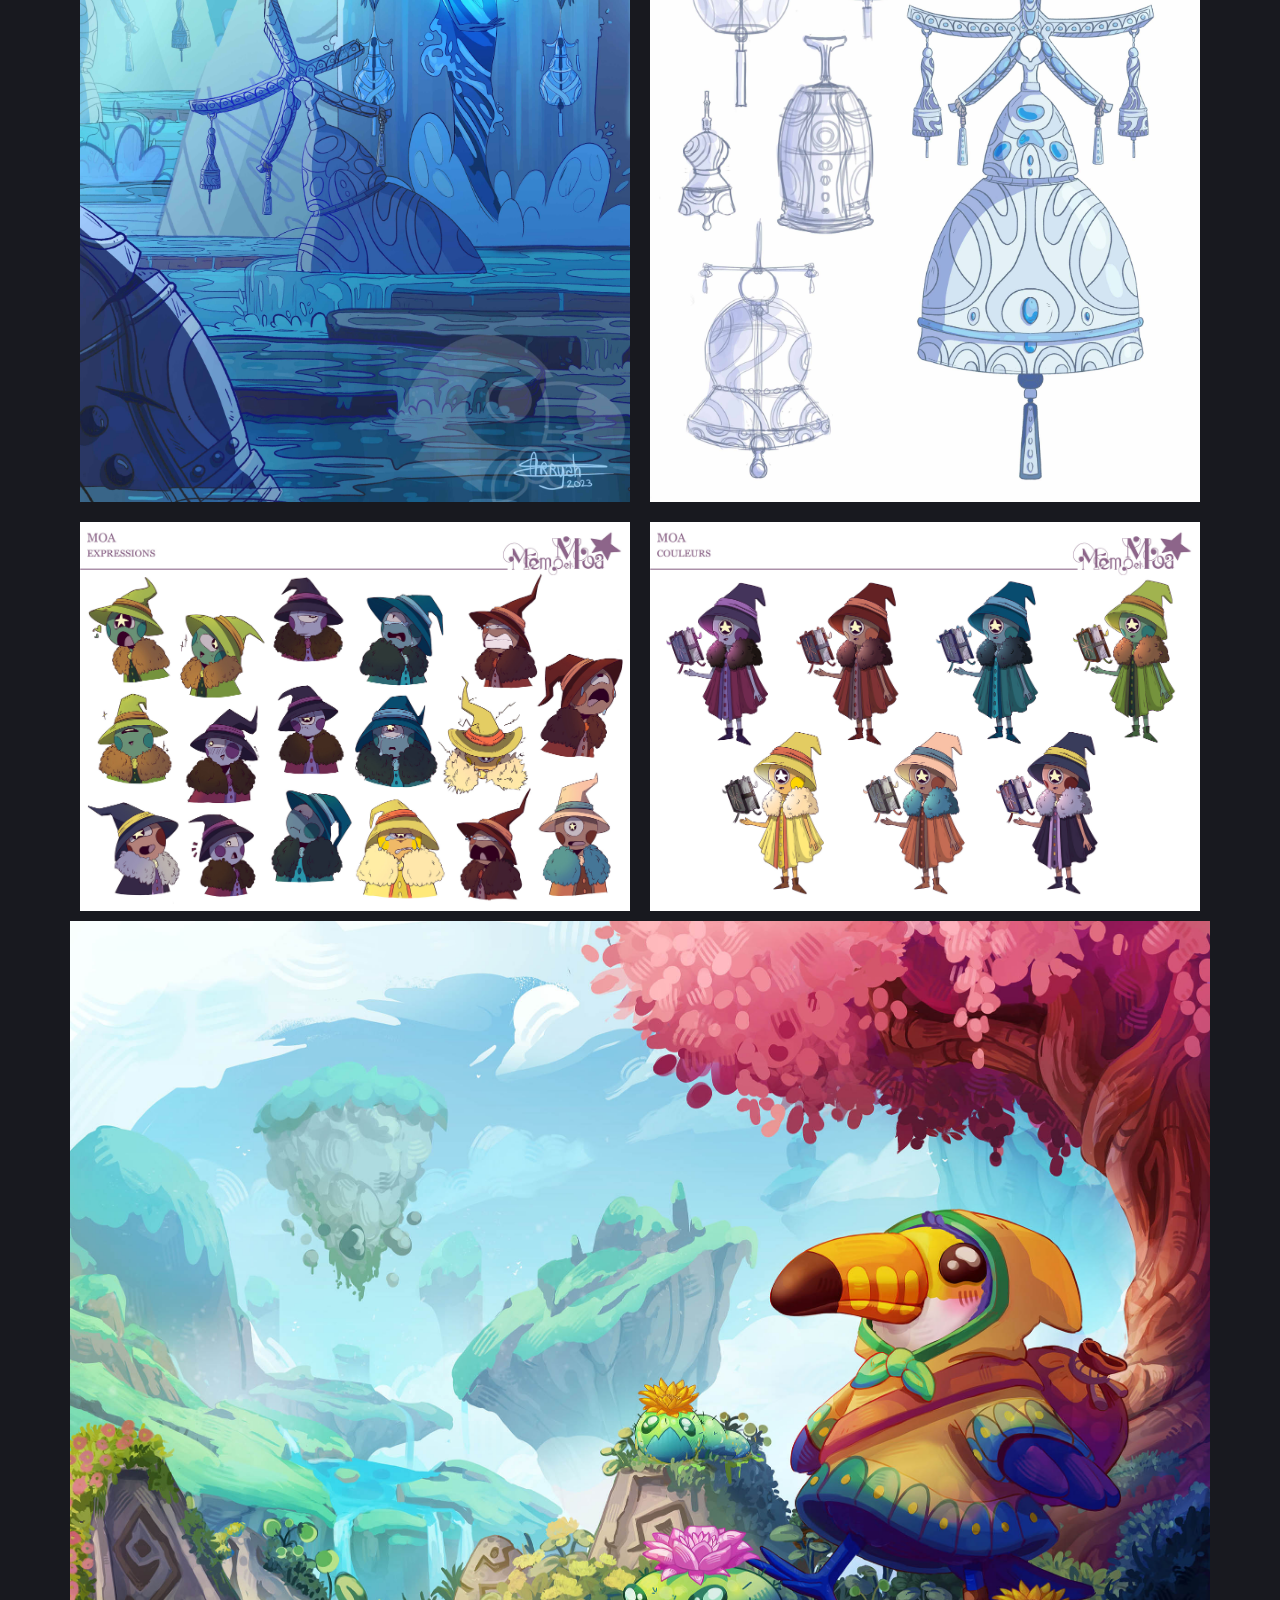
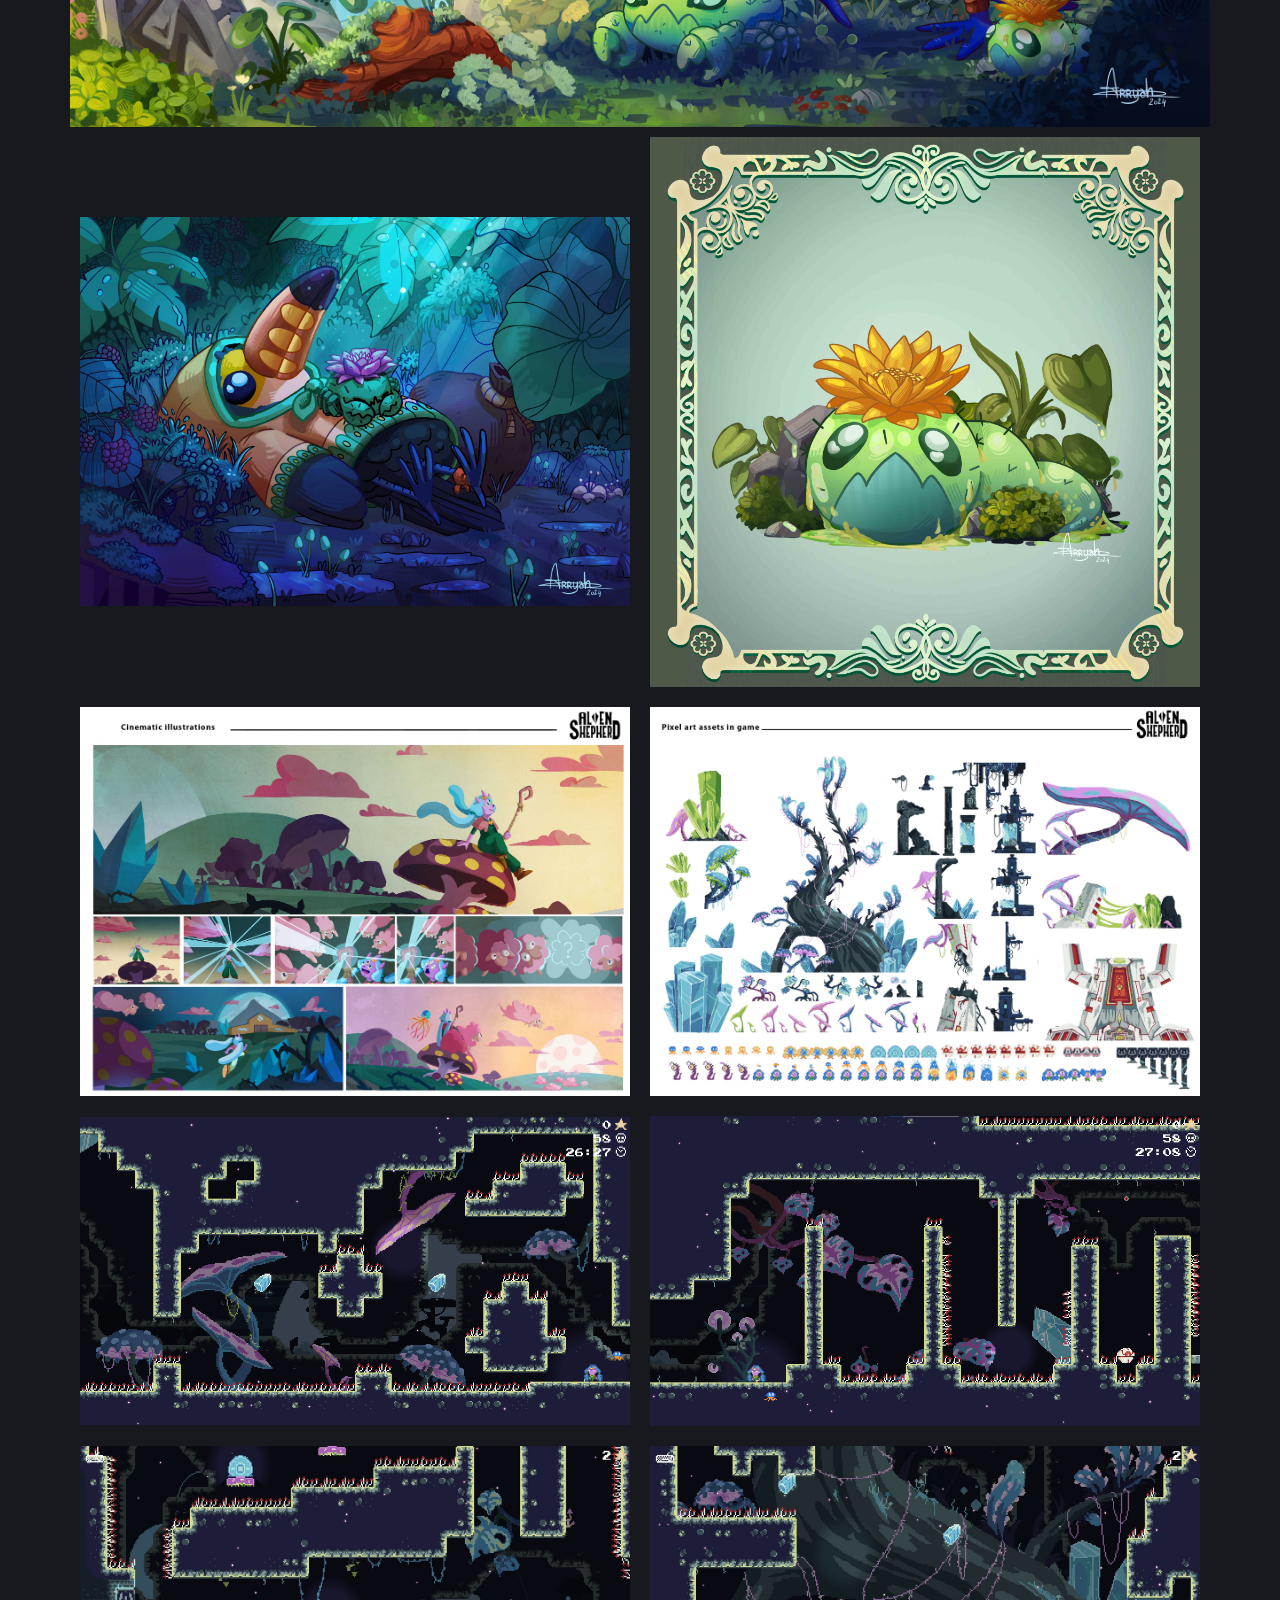
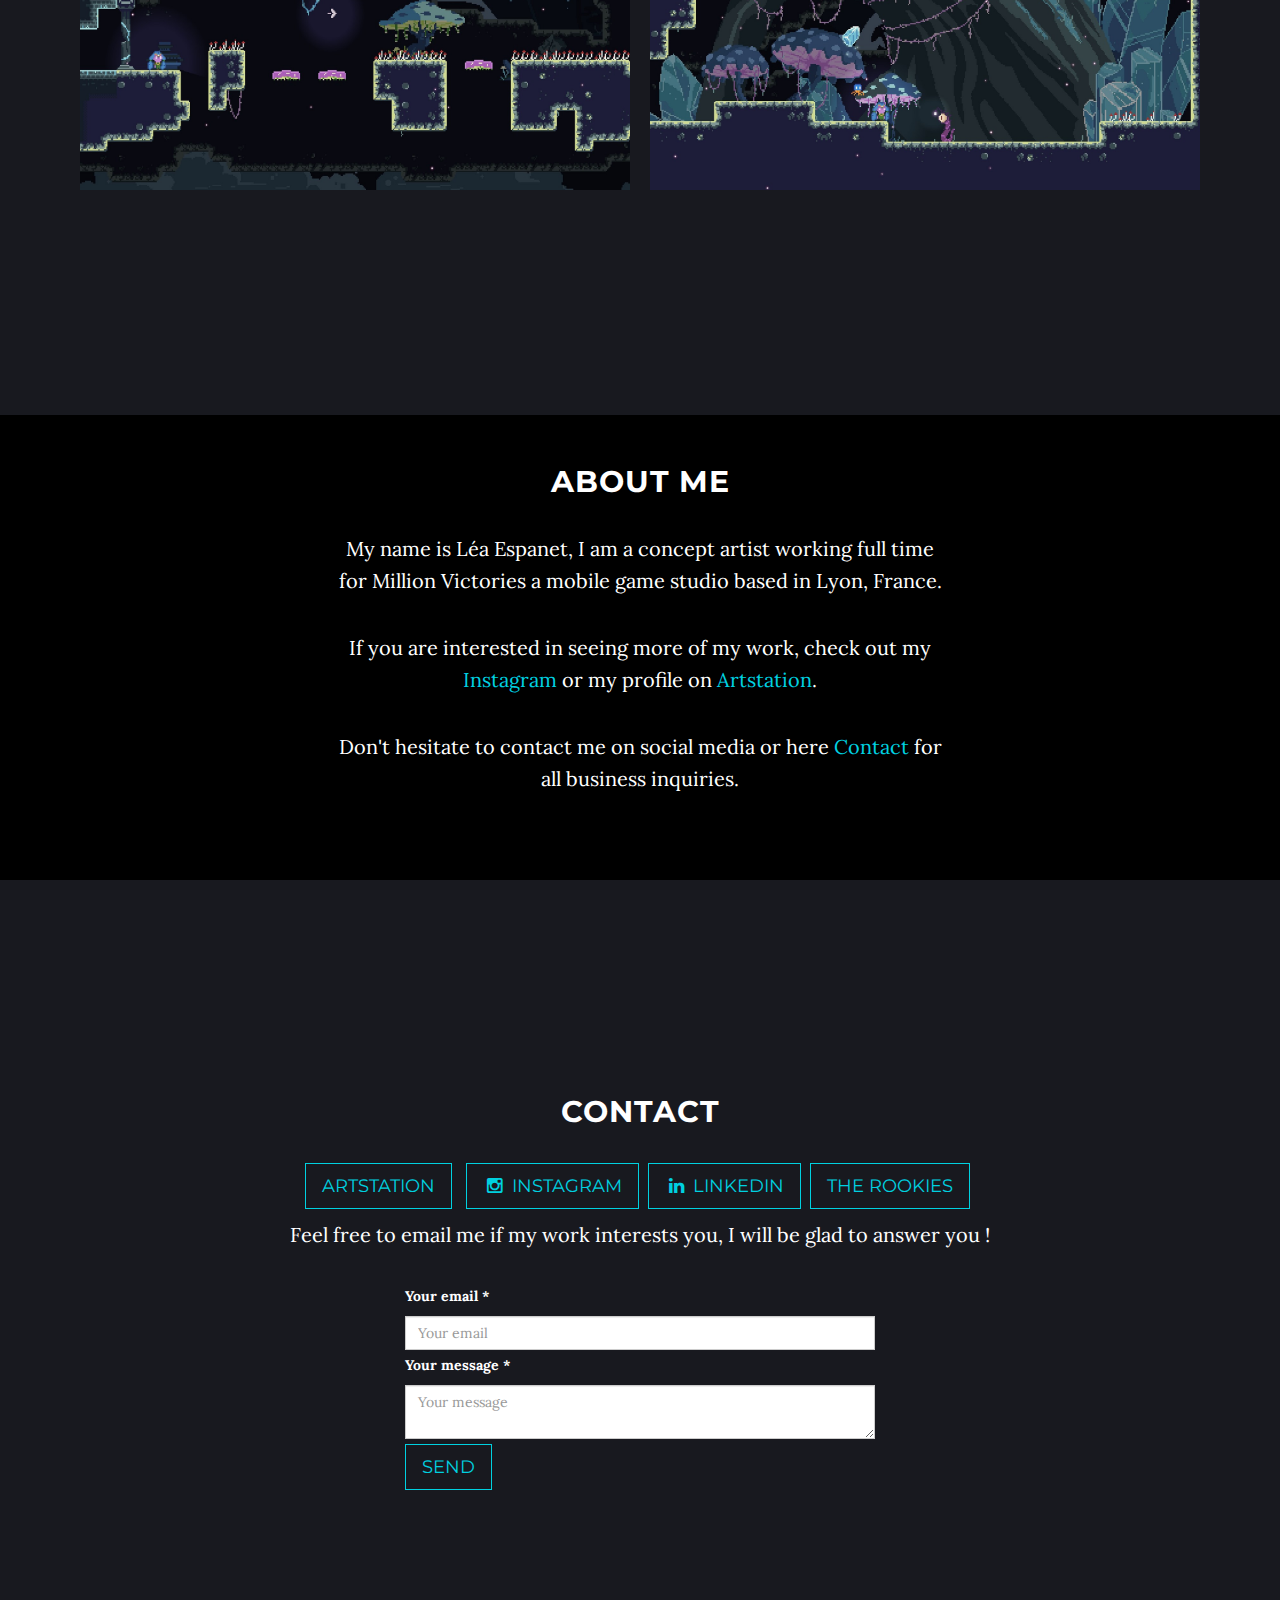
==== commit 5799cfa3: "update 07/2024" ====
--- a/index.html
+++ b/index.html
@@ -114,6 +114,8 @@
                             <div class="col-lg-12">
                                 <p class="intro-text">This is my general concept art portfolio. You will find more details and researchs about some projects in their dedicated categories.</p>
                                
+                                <img src="img/ESPANET_Lea_ML_SplashArt_sunandmoon2024.jpg" >
+                                <p class="img-legend">Million Lord Splashscreen Summer 2024</p>
                                 <img src="img/ESPANET_Lea_ML_SplashArt_christmas2023.jpg" >
                                 <p class="img-legend">Million Lord Splashscreen Christmas 2023</p>
                                 <img src="img/ESPANET_Lea_ML_SplashArt_Halloween2023.jpg">
@@ -133,8 +135,11 @@
                                         <img src="img/MM_cloches_recherches.jpg">
                                         <img src="img/MM_expression.jpg">
                                         <img src="img/MM_couleurs.jpg">
+                                    </div>
+                                    <img src="img/tuki_ile.jpg">
+                                    <div class="grid grid1">
                                         <img src="img/tuki_foret.jpg">
-                                        <img src="img/EL_TukiTuki.jpg">
+                                        <img src="img/EL_Larvetus.jpg">
                                         <img src="img/AS_6.jpg">
                                         <img src="img/AS_1.jpg">
                                         <img src="img/ascapture3.png">
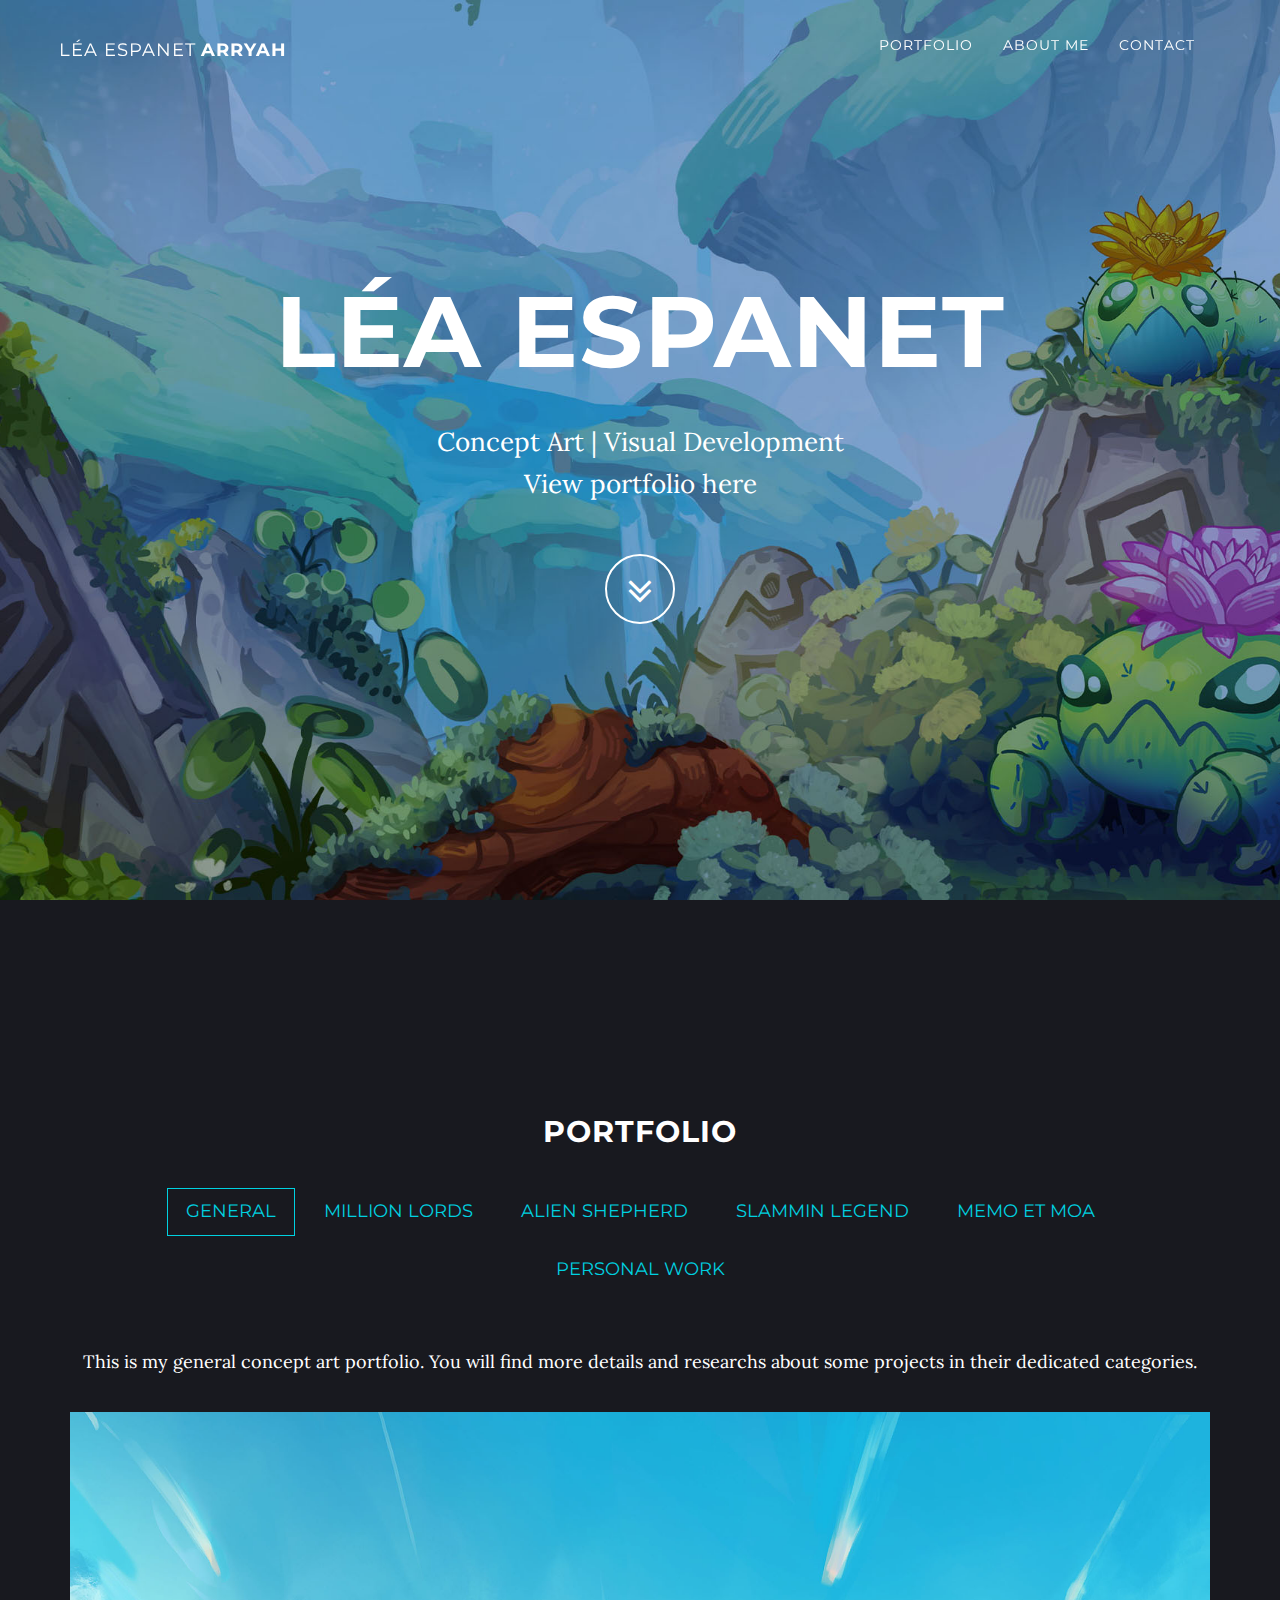
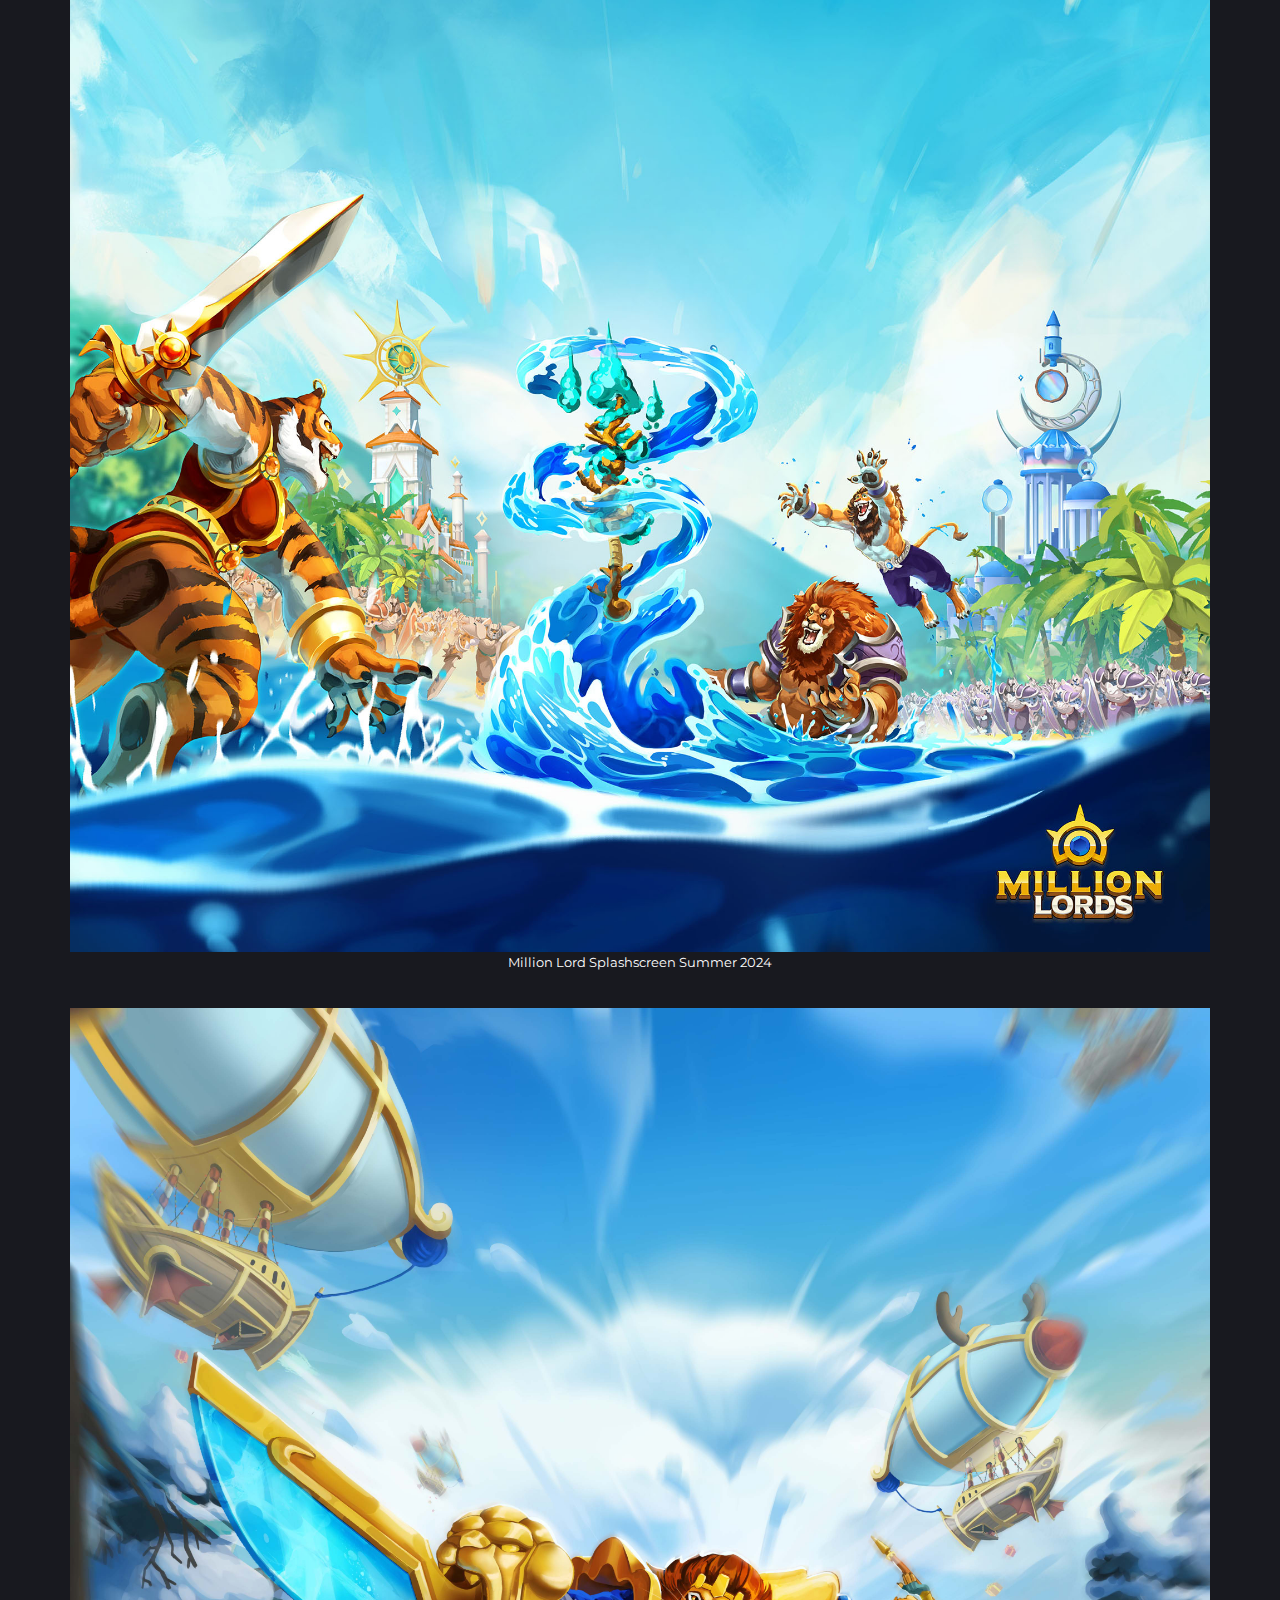
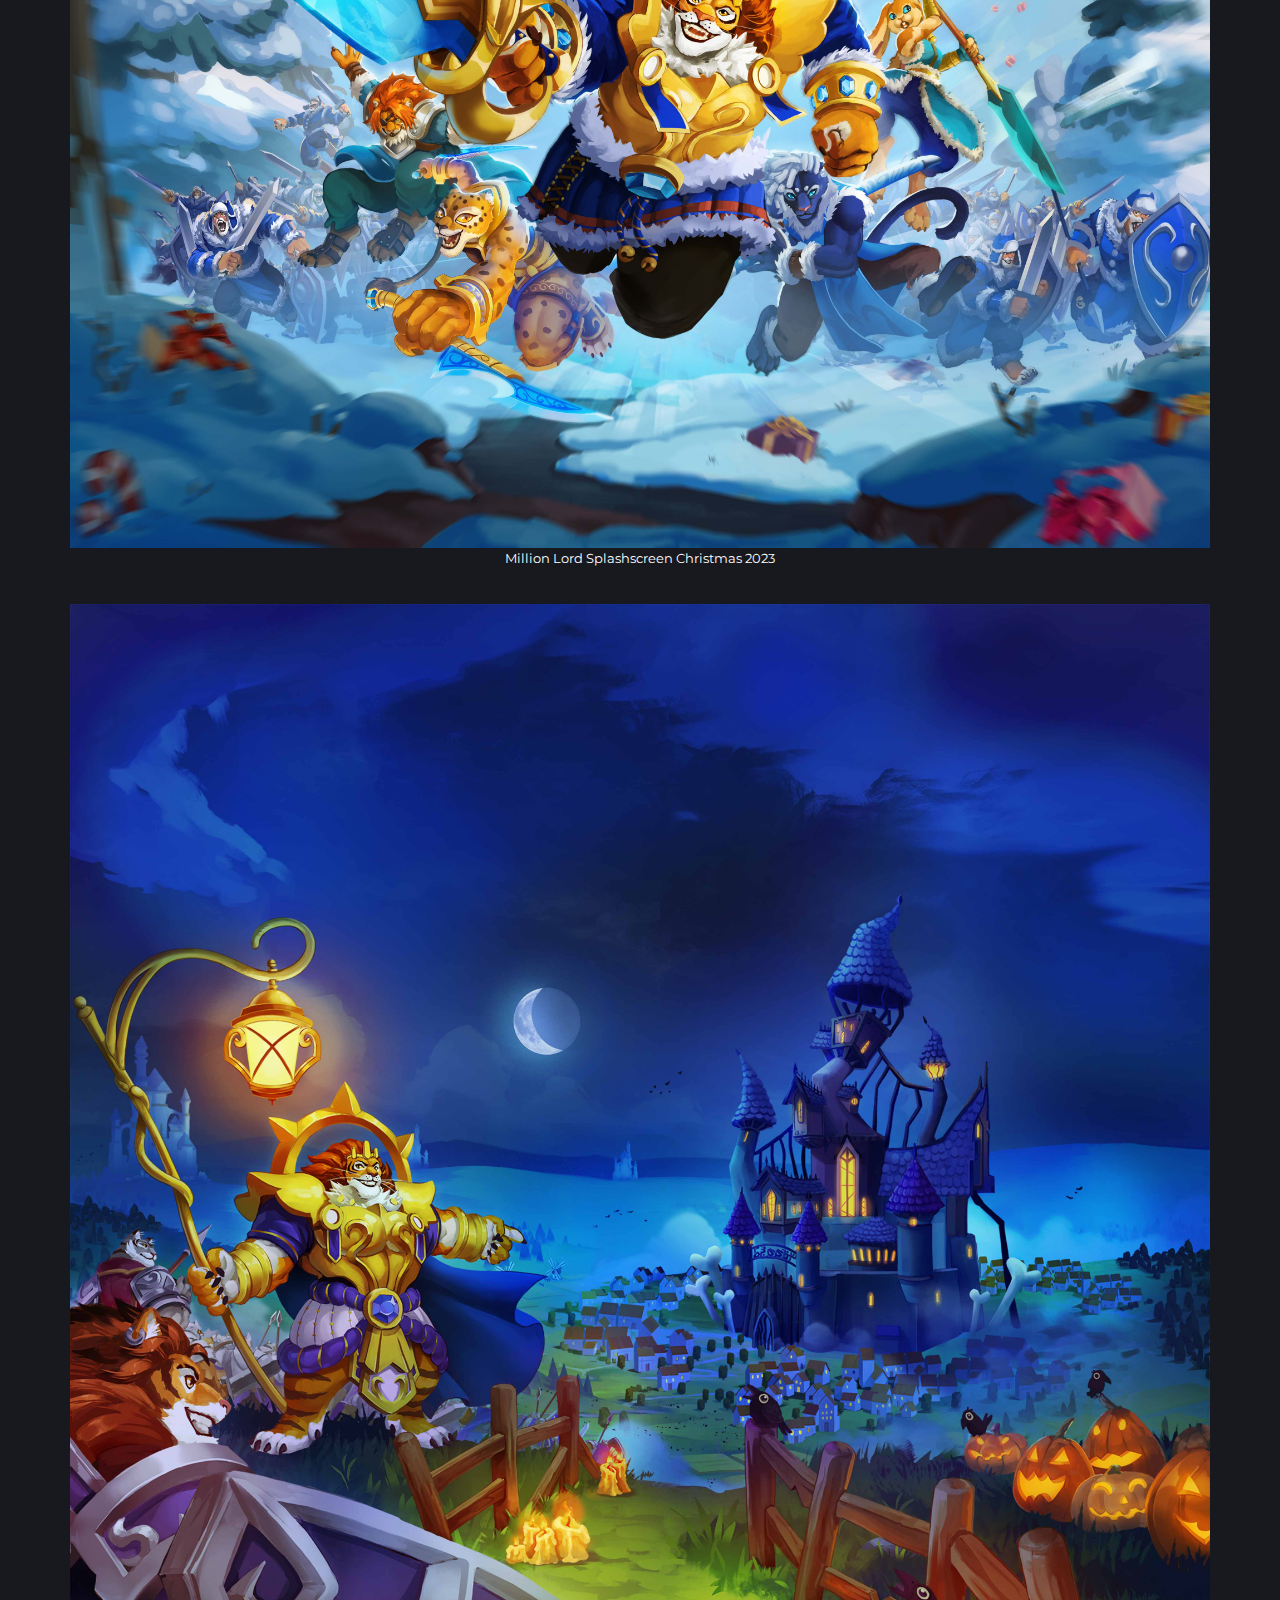
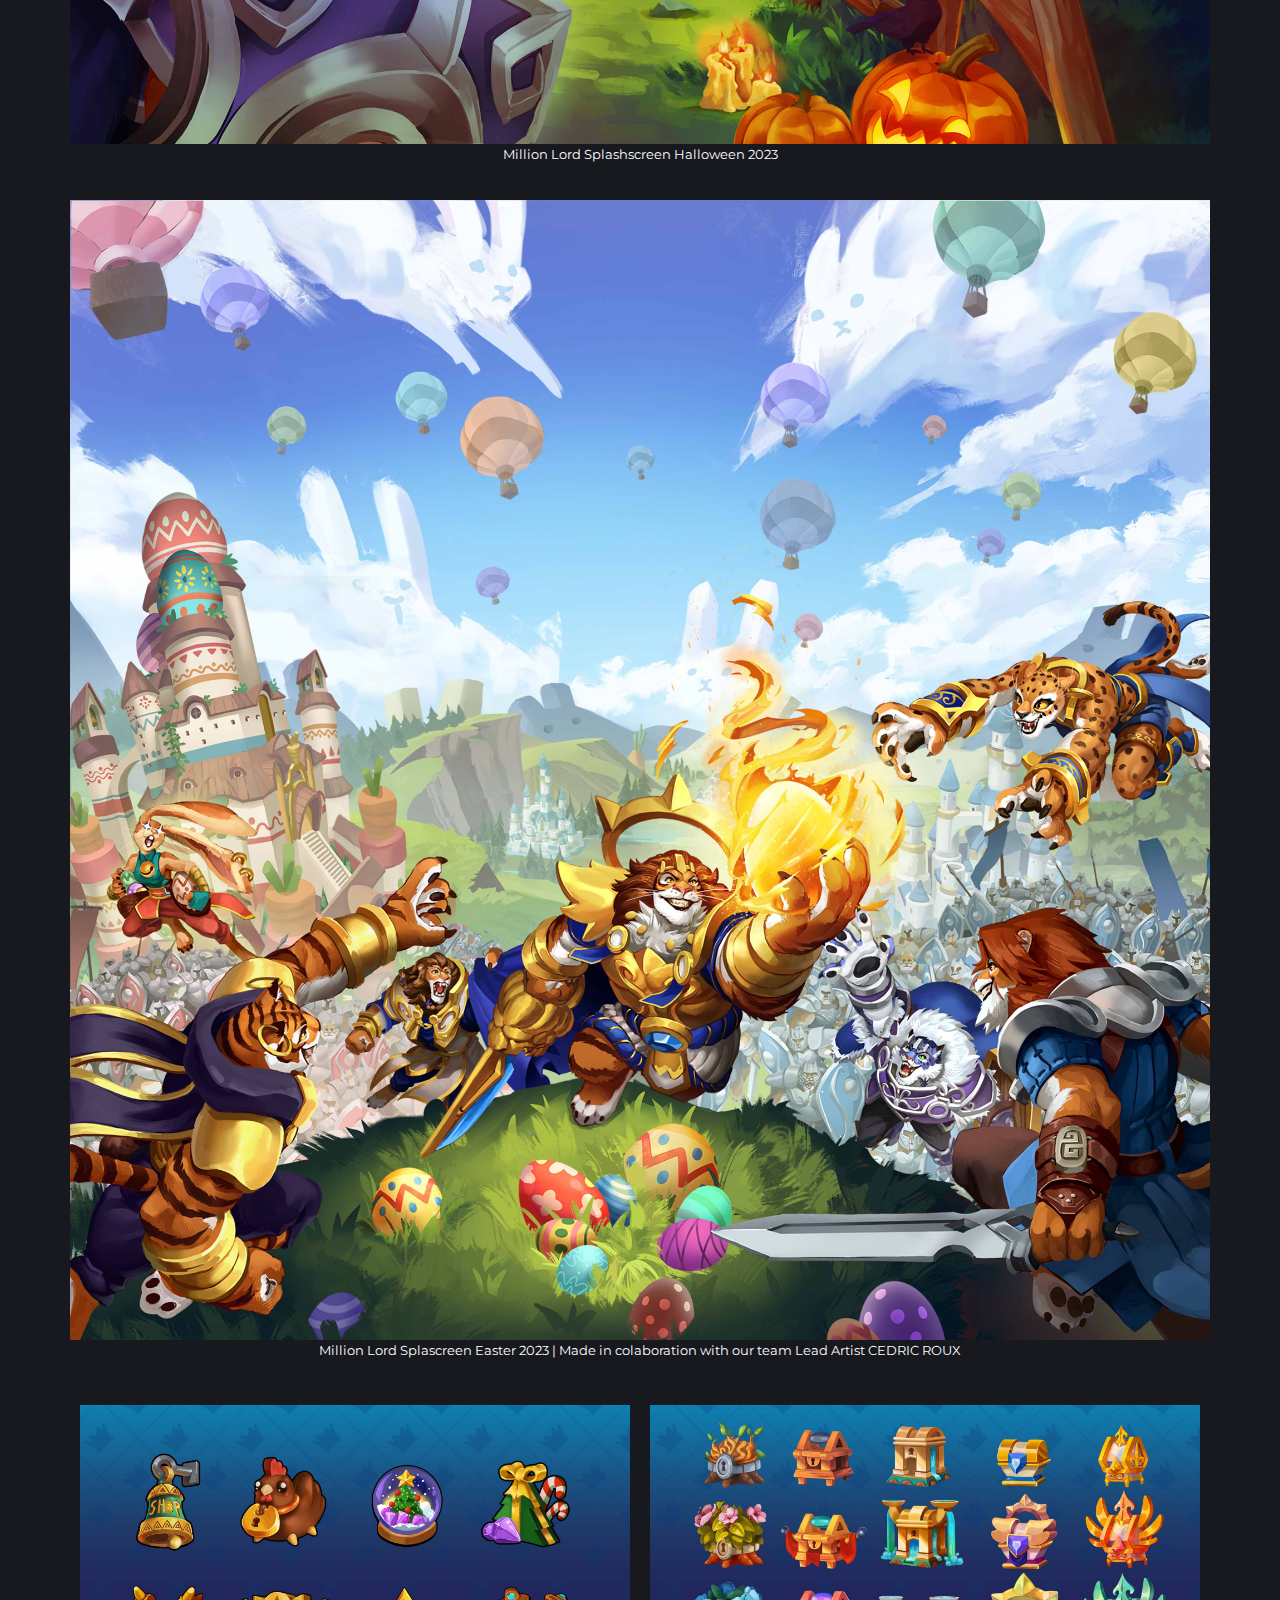
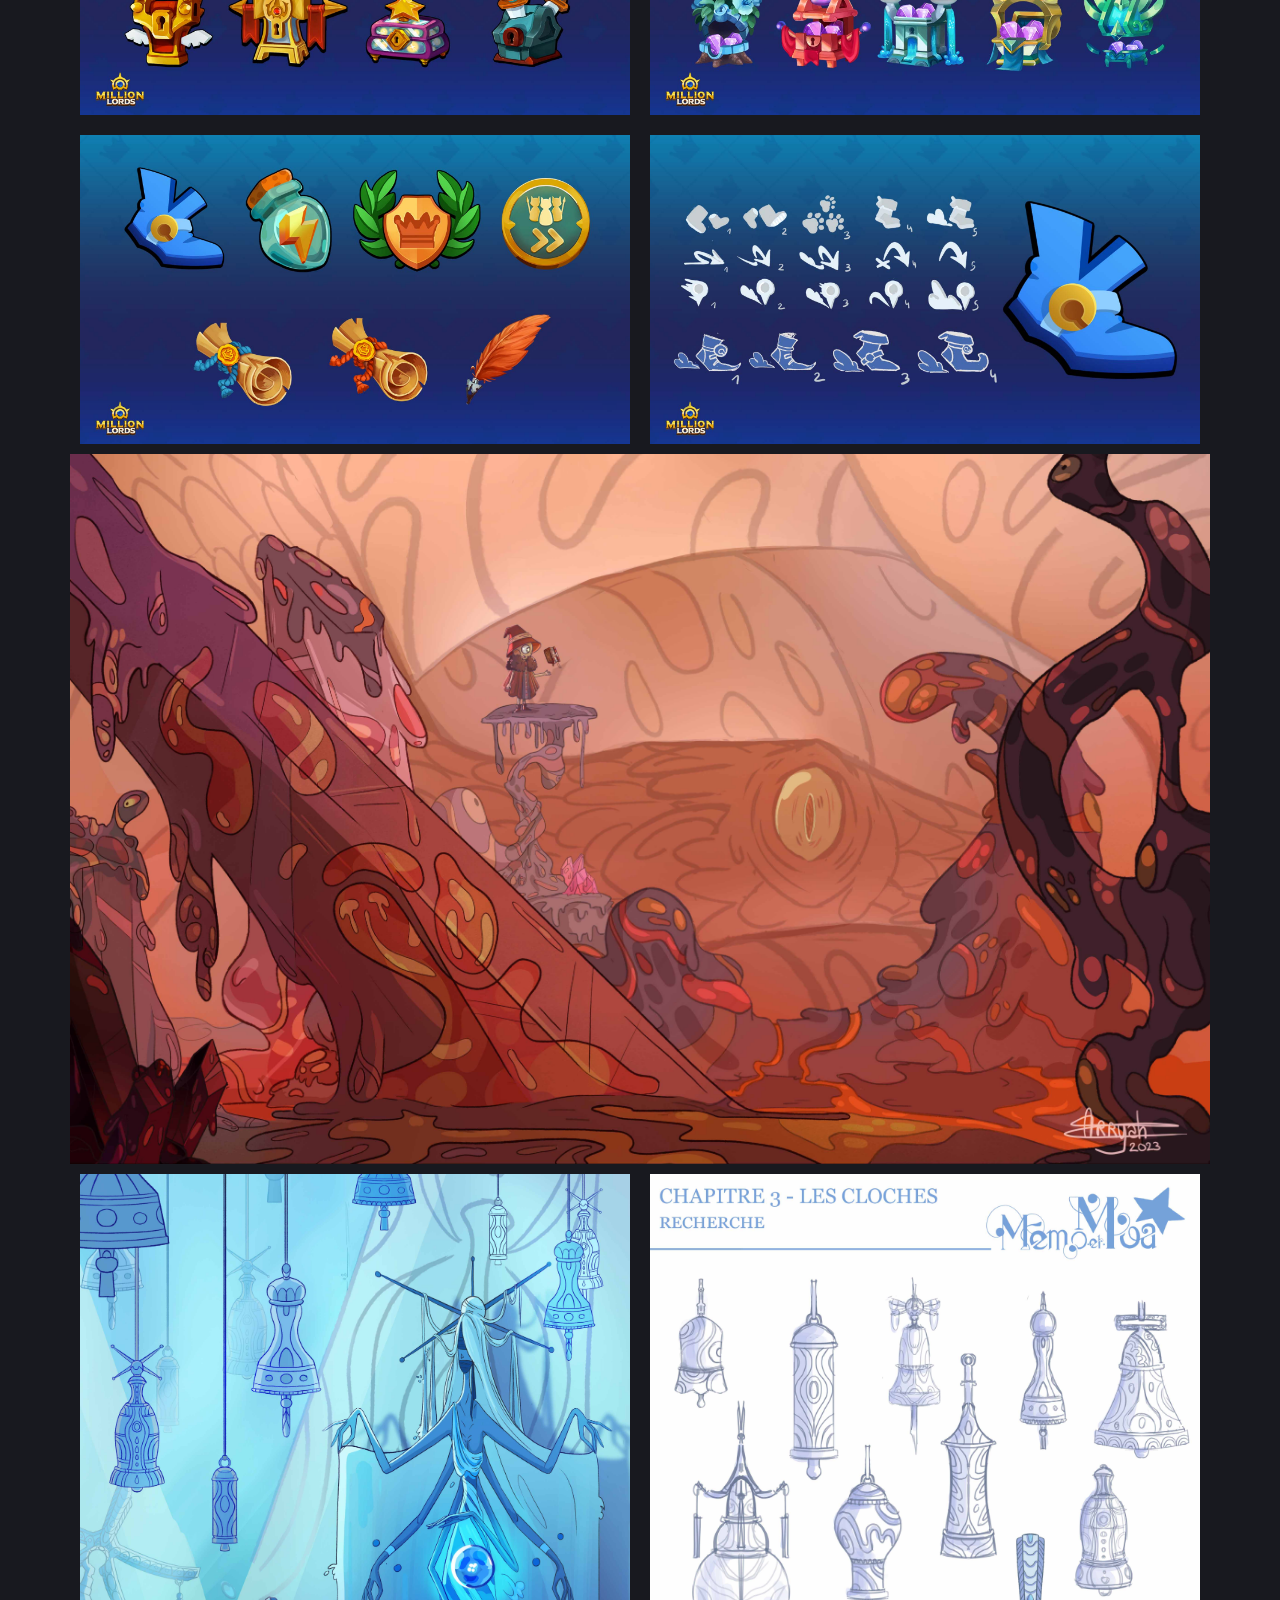
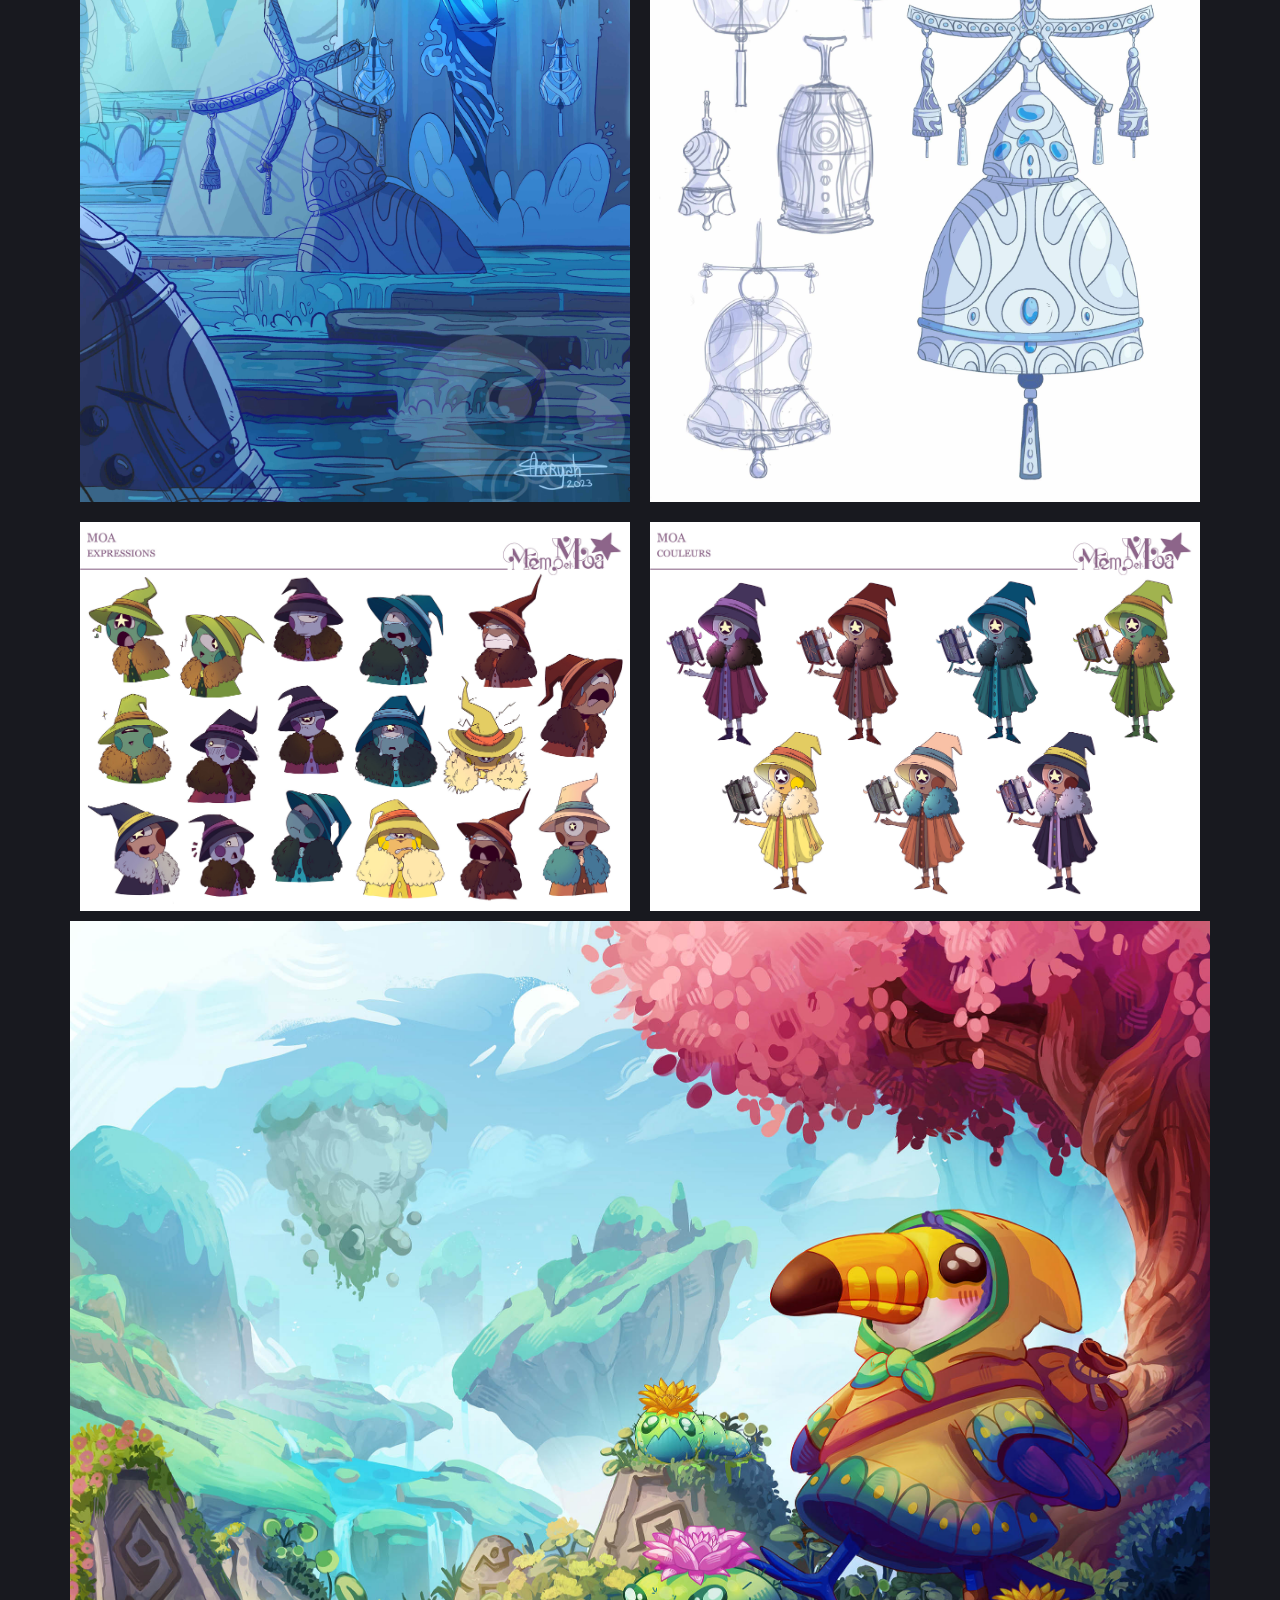
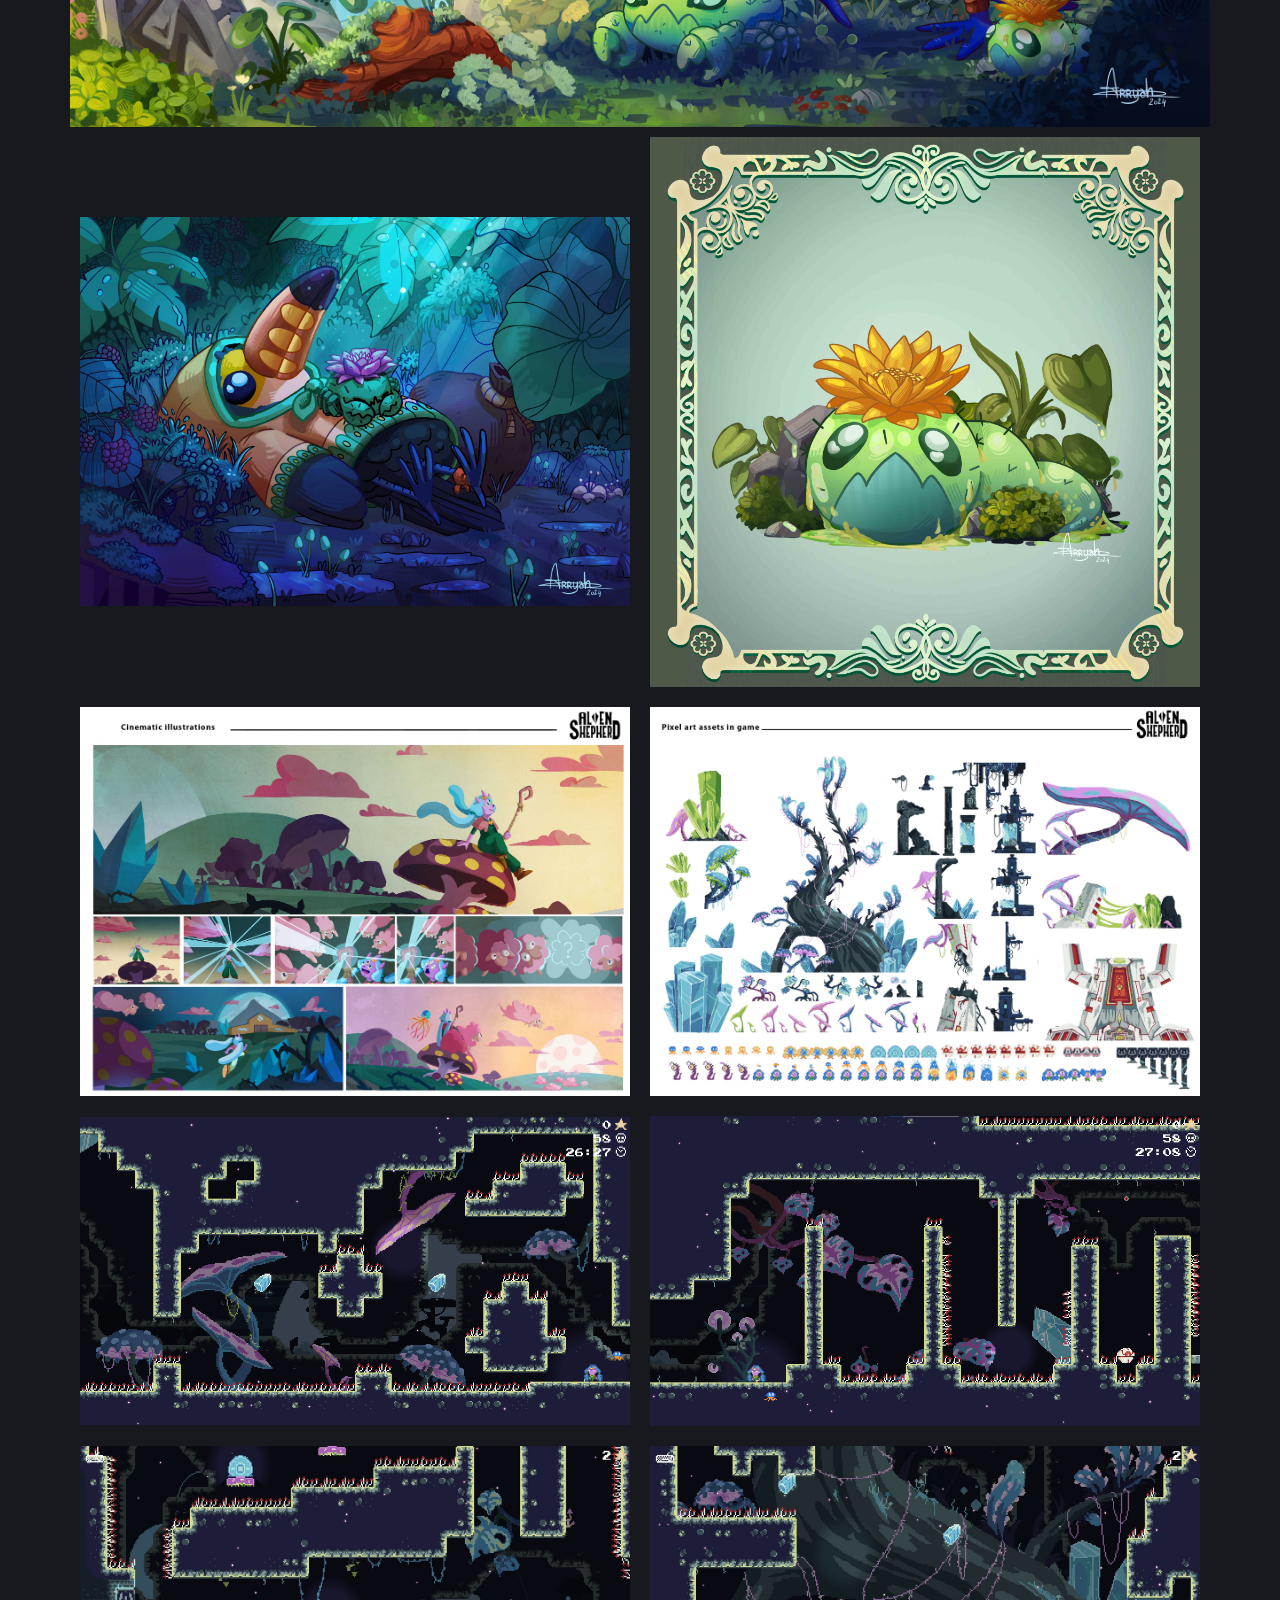
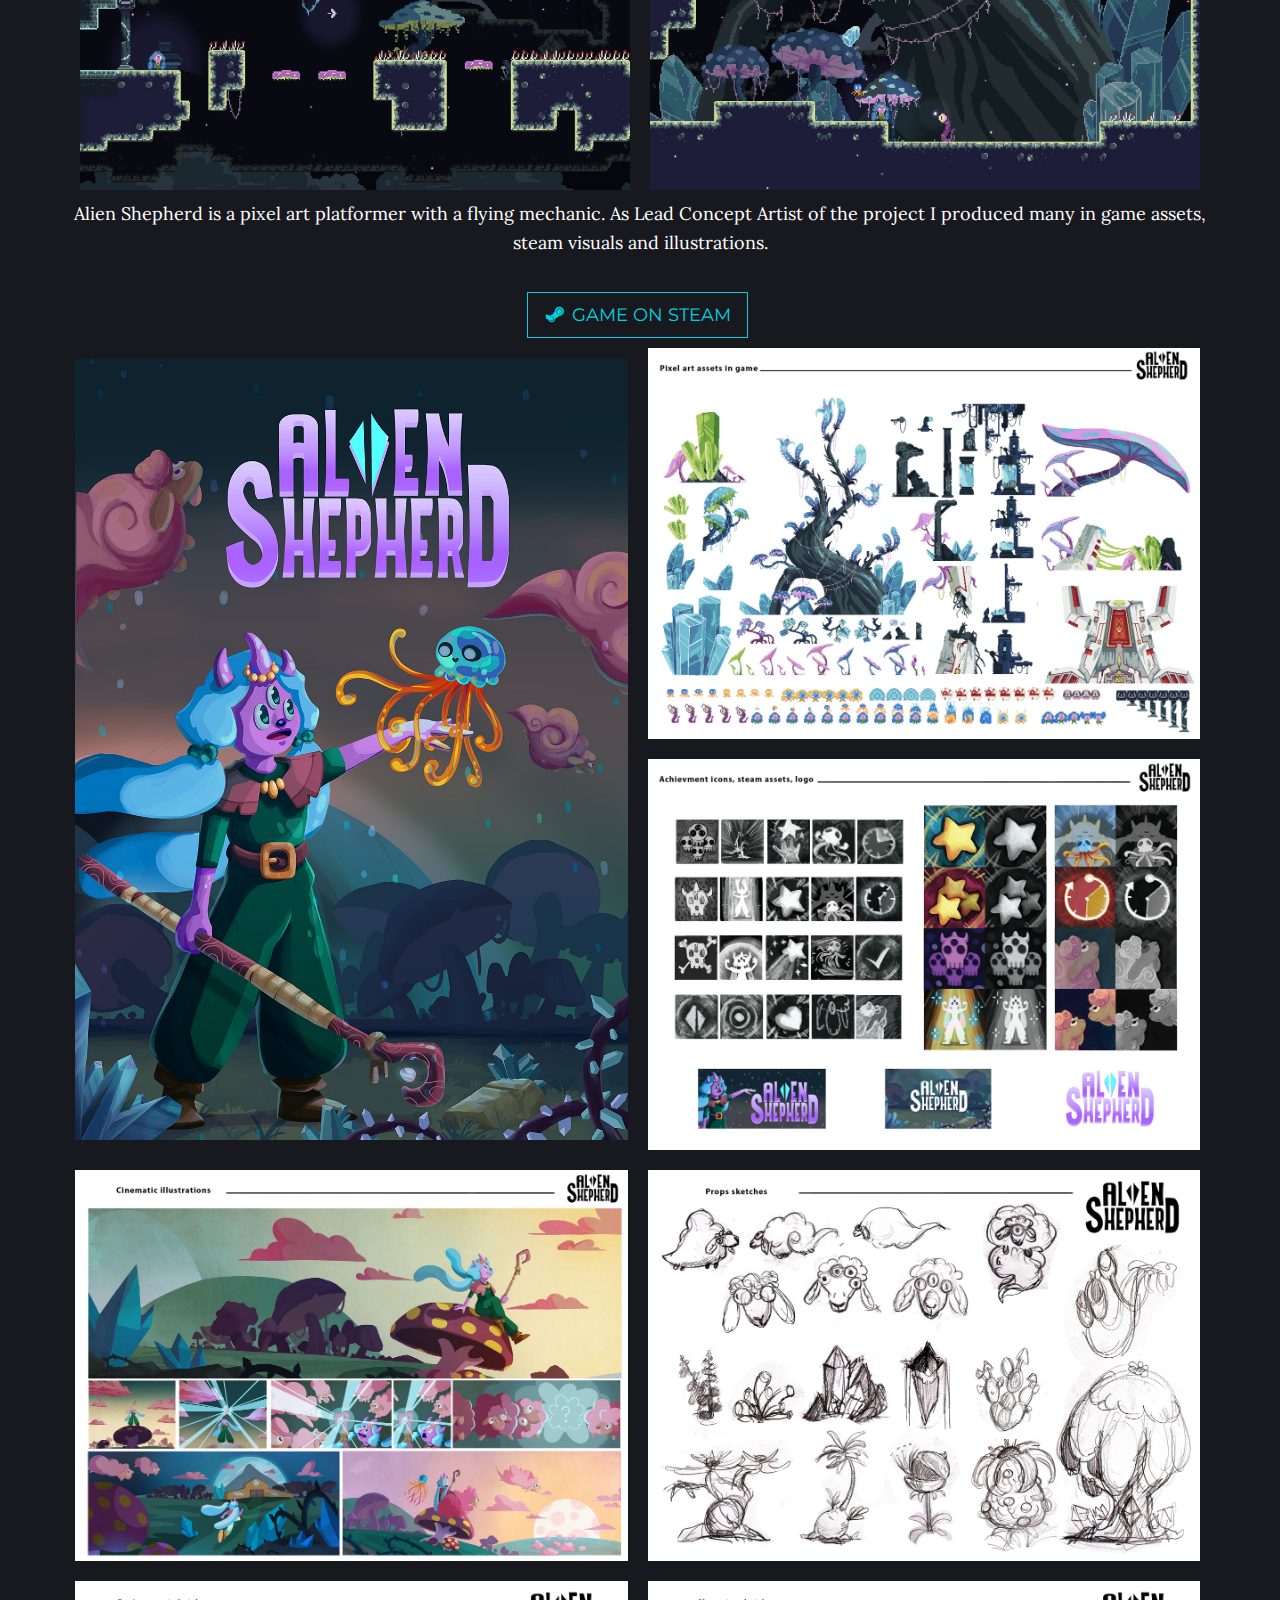
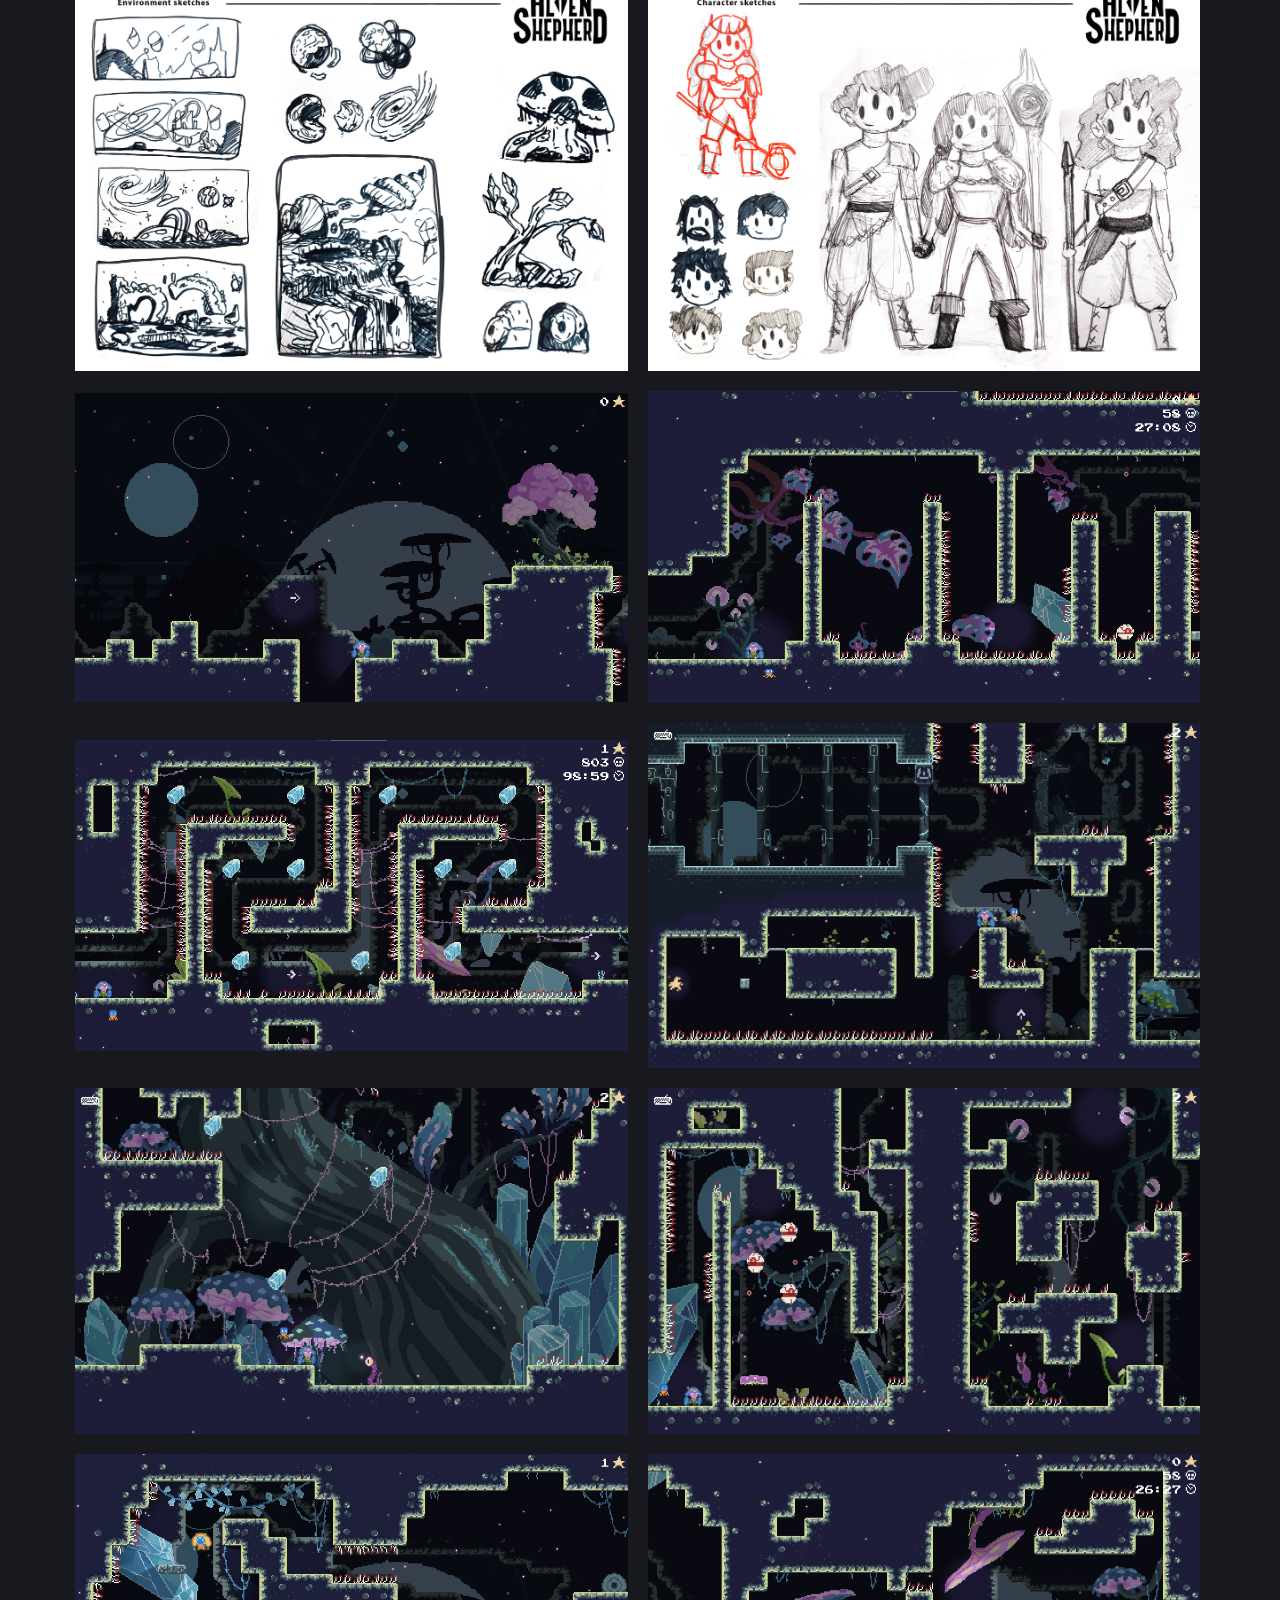
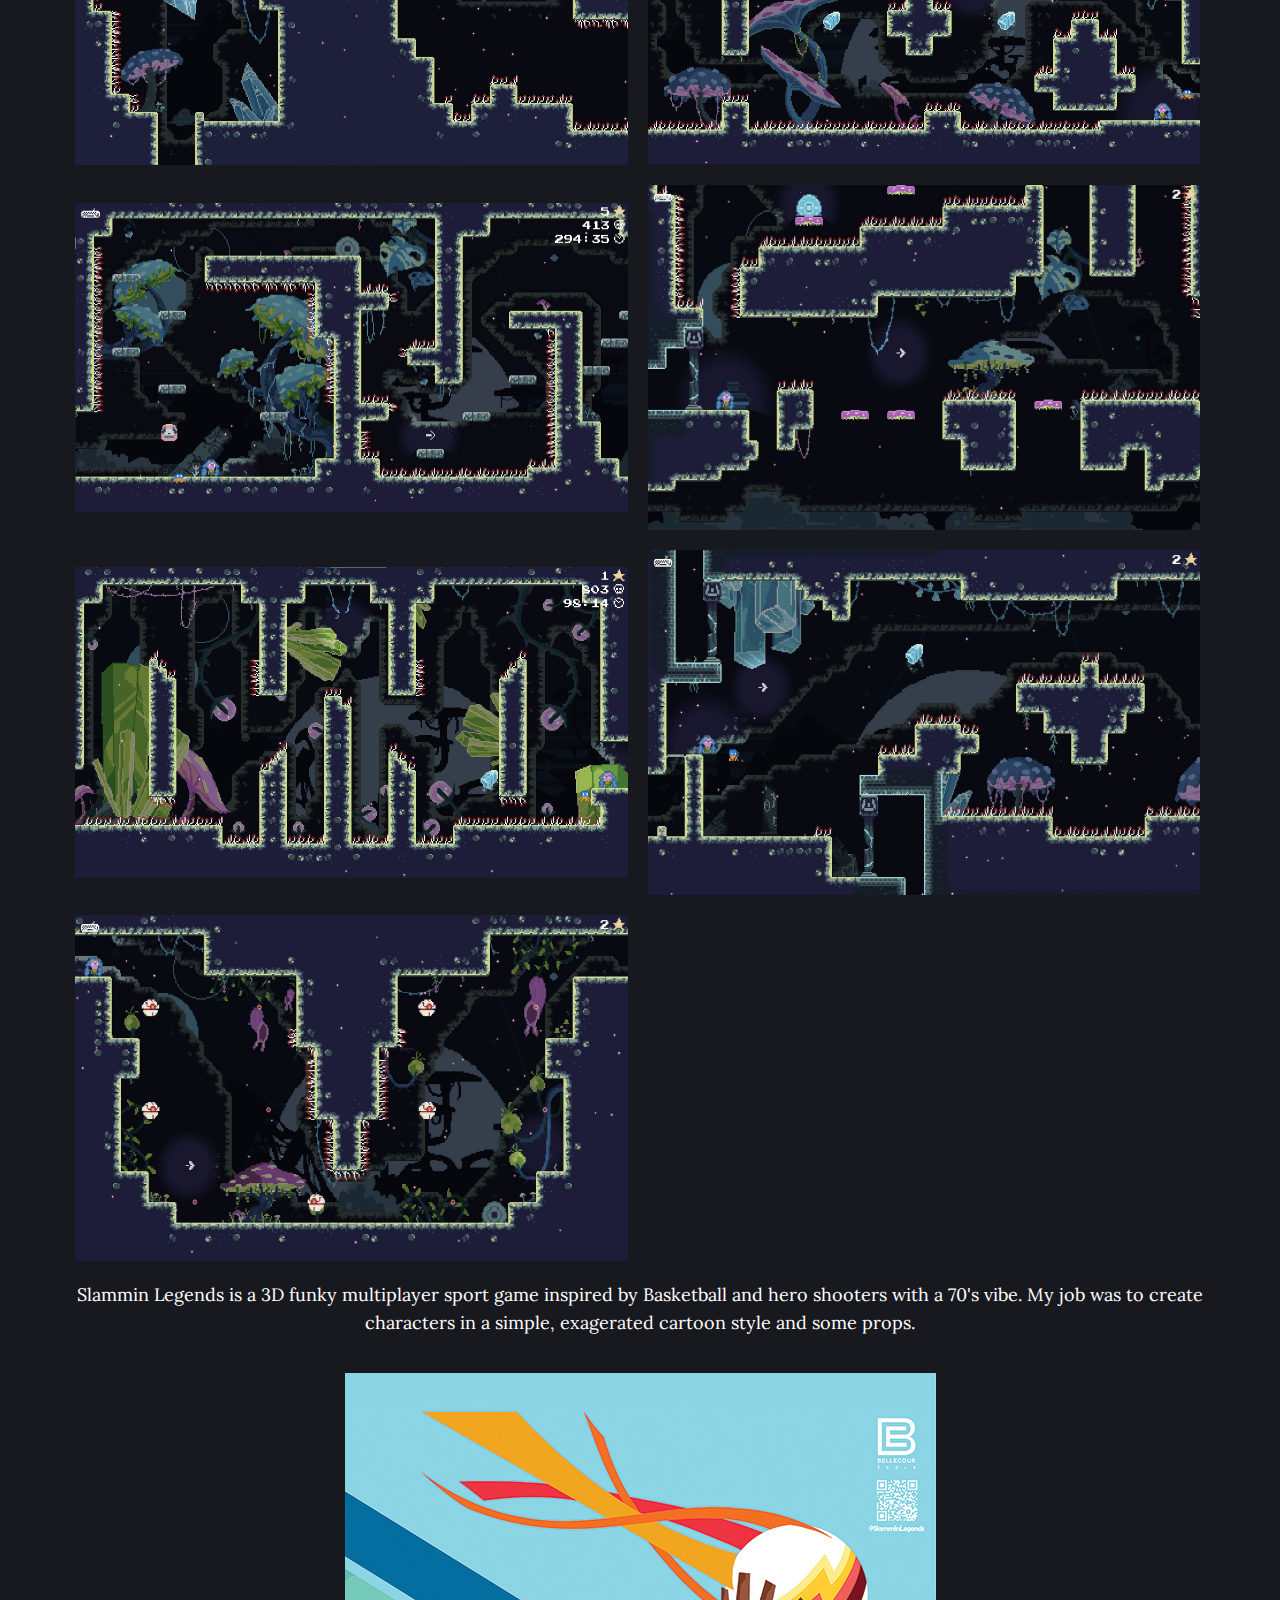
==== commit ea0ed1ab: "update sections" ====
--- a/index.html
+++ b/index.html
@@ -153,6 +153,8 @@
                         <div class="mix millionlord" data-order="2">
                             <div class="col-lg-12">
                                 <p class="intro-text">Here are some of the works I've been doing as a full time concept artist for the mobile game Million Lords.</p>
+                            </div>
+                            <img src="img/ESPANET_Lea_ML_SplashArt_sunandmoon2024.jpg">
                                 <div class="grid grid1">
                                     <img src="img/ESPANET_Lea_ML_SplashArt_christmas2023.jpg">
                                     <img src="img/ESPANET_Lea_ML_SplashArt_easter2023.jpg">
@@ -244,6 +246,9 @@
                         <div class="mix personalwork" data-order="6">
                             <div class="col-lg-12">
                                 <p class="intro-text">In this section you will find more personnal illustrations I do in my free time.</p>
+                            </div>
+                            <img src="img/tuki_ile.jpg">
+                            <div class="grid grid1">
                                 <div class="grid grid-flex">
                                     <div class="half-column">
                                         <img src="img/tuki_foret.jpg">
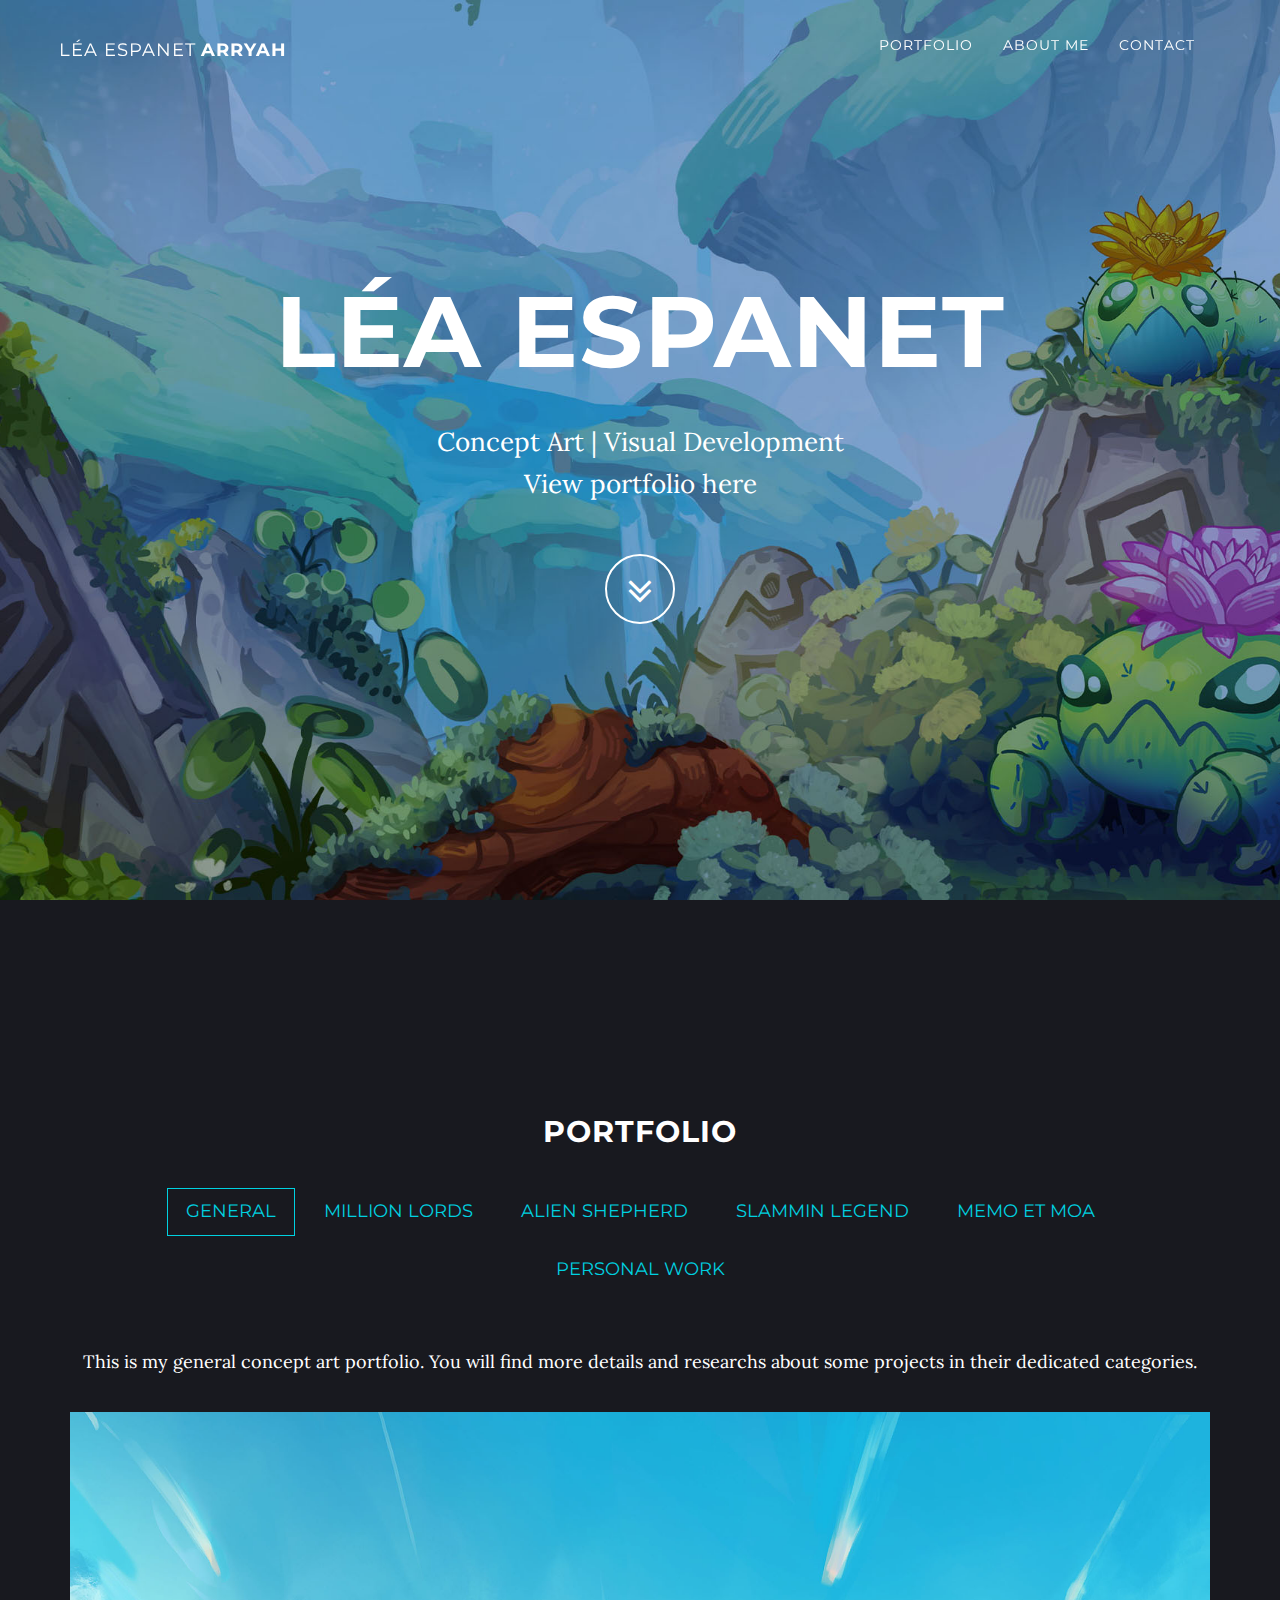
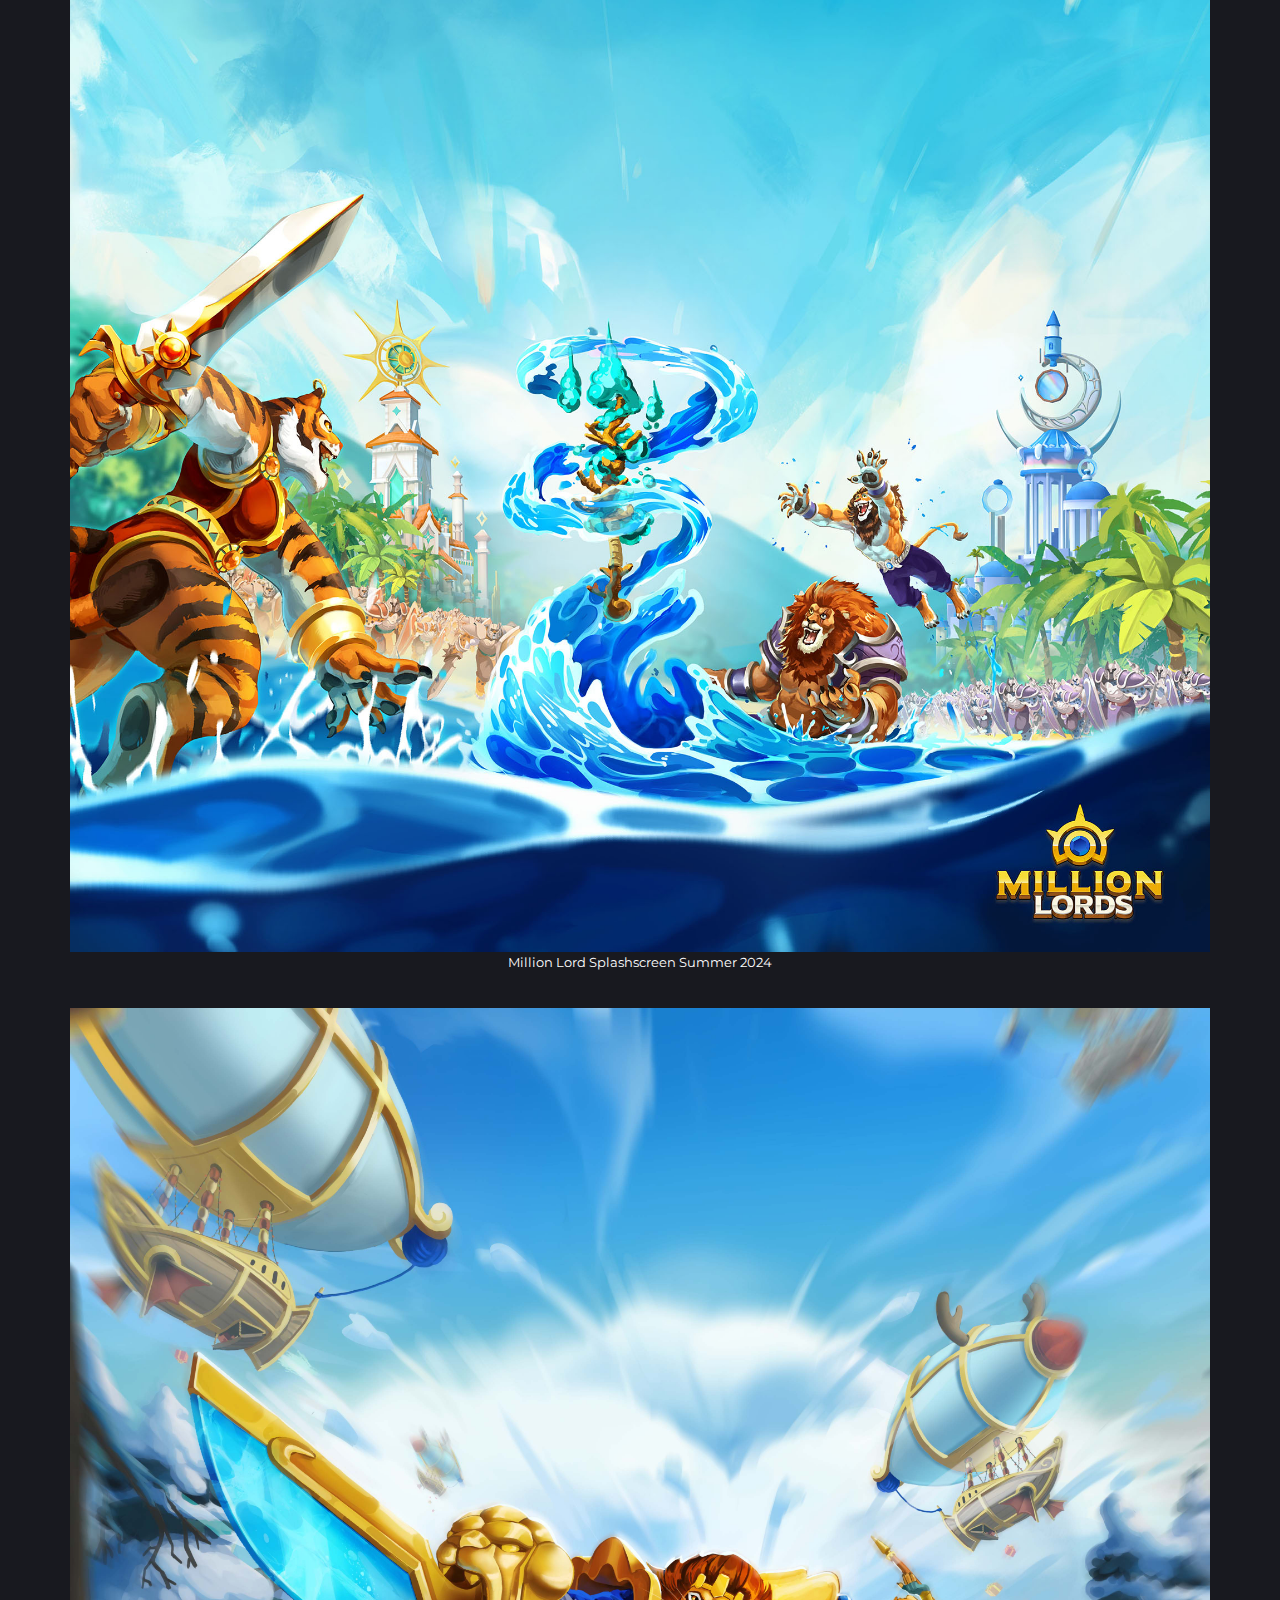
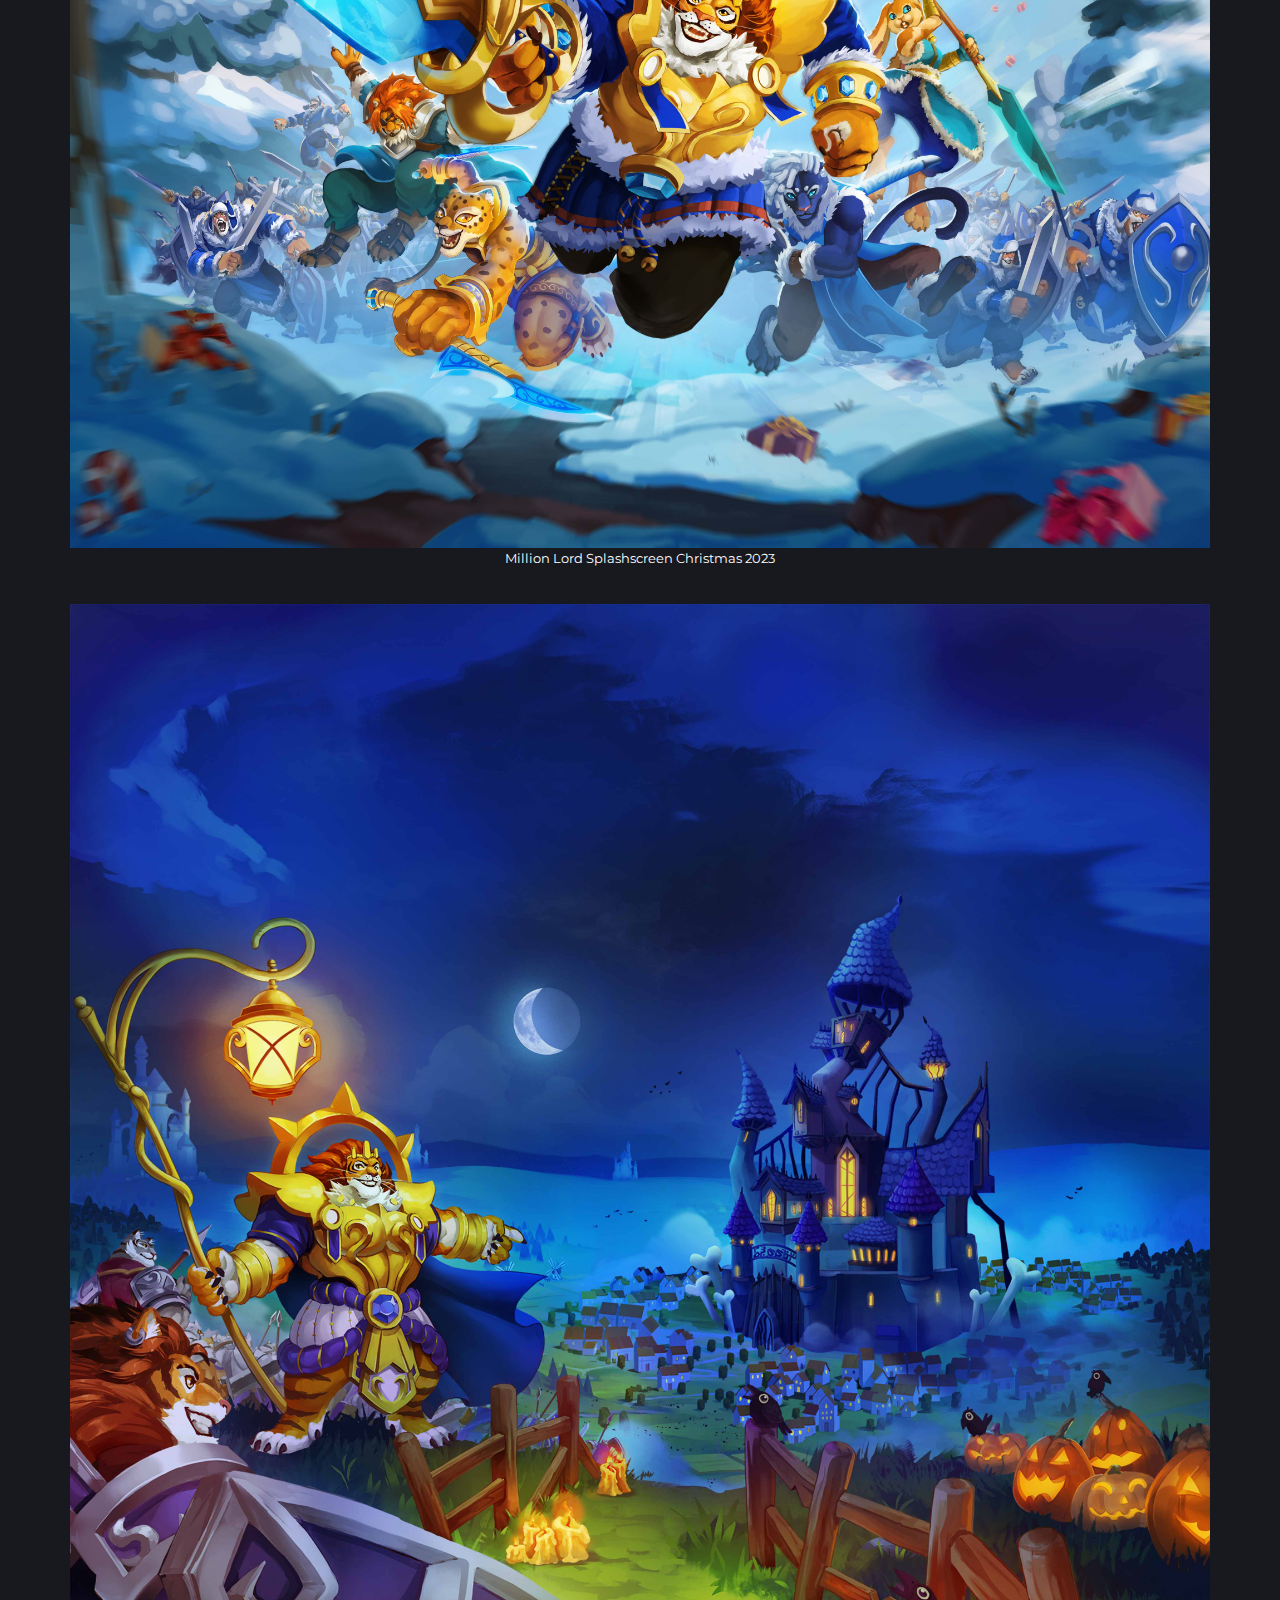
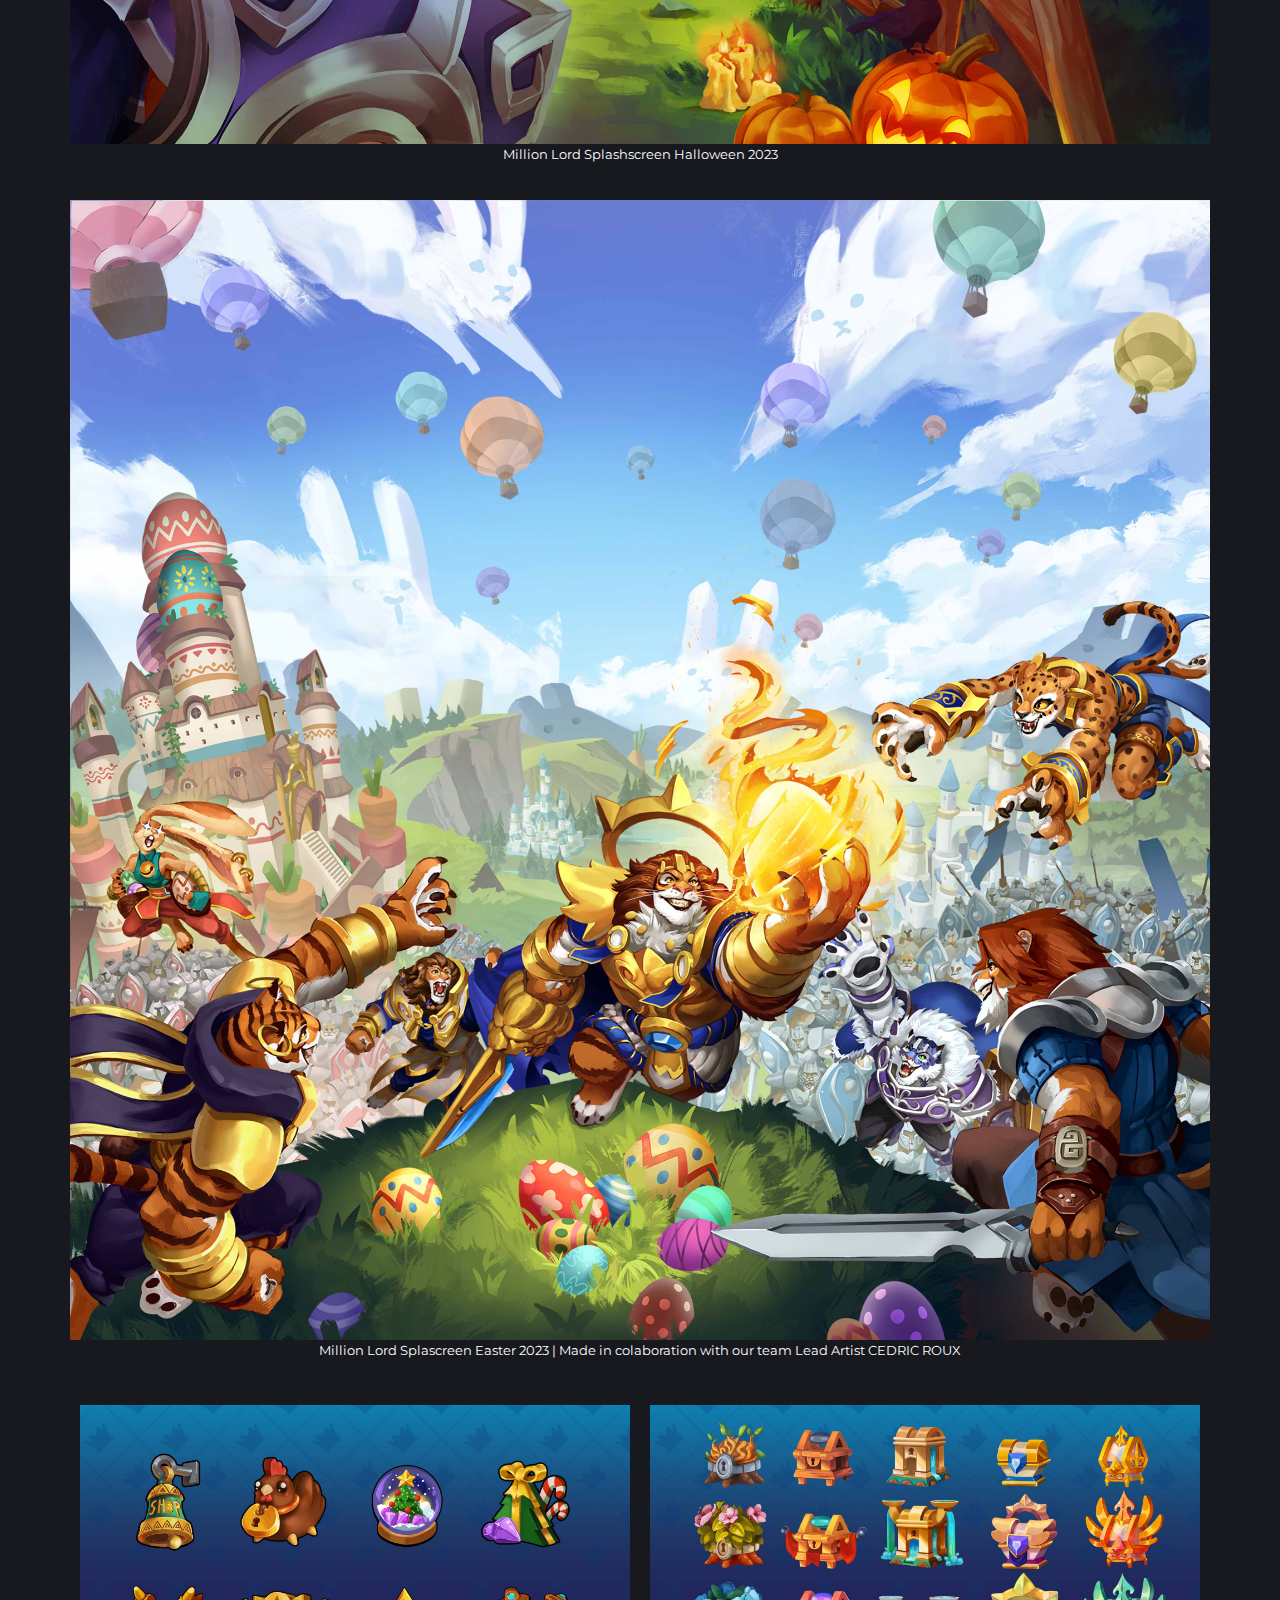
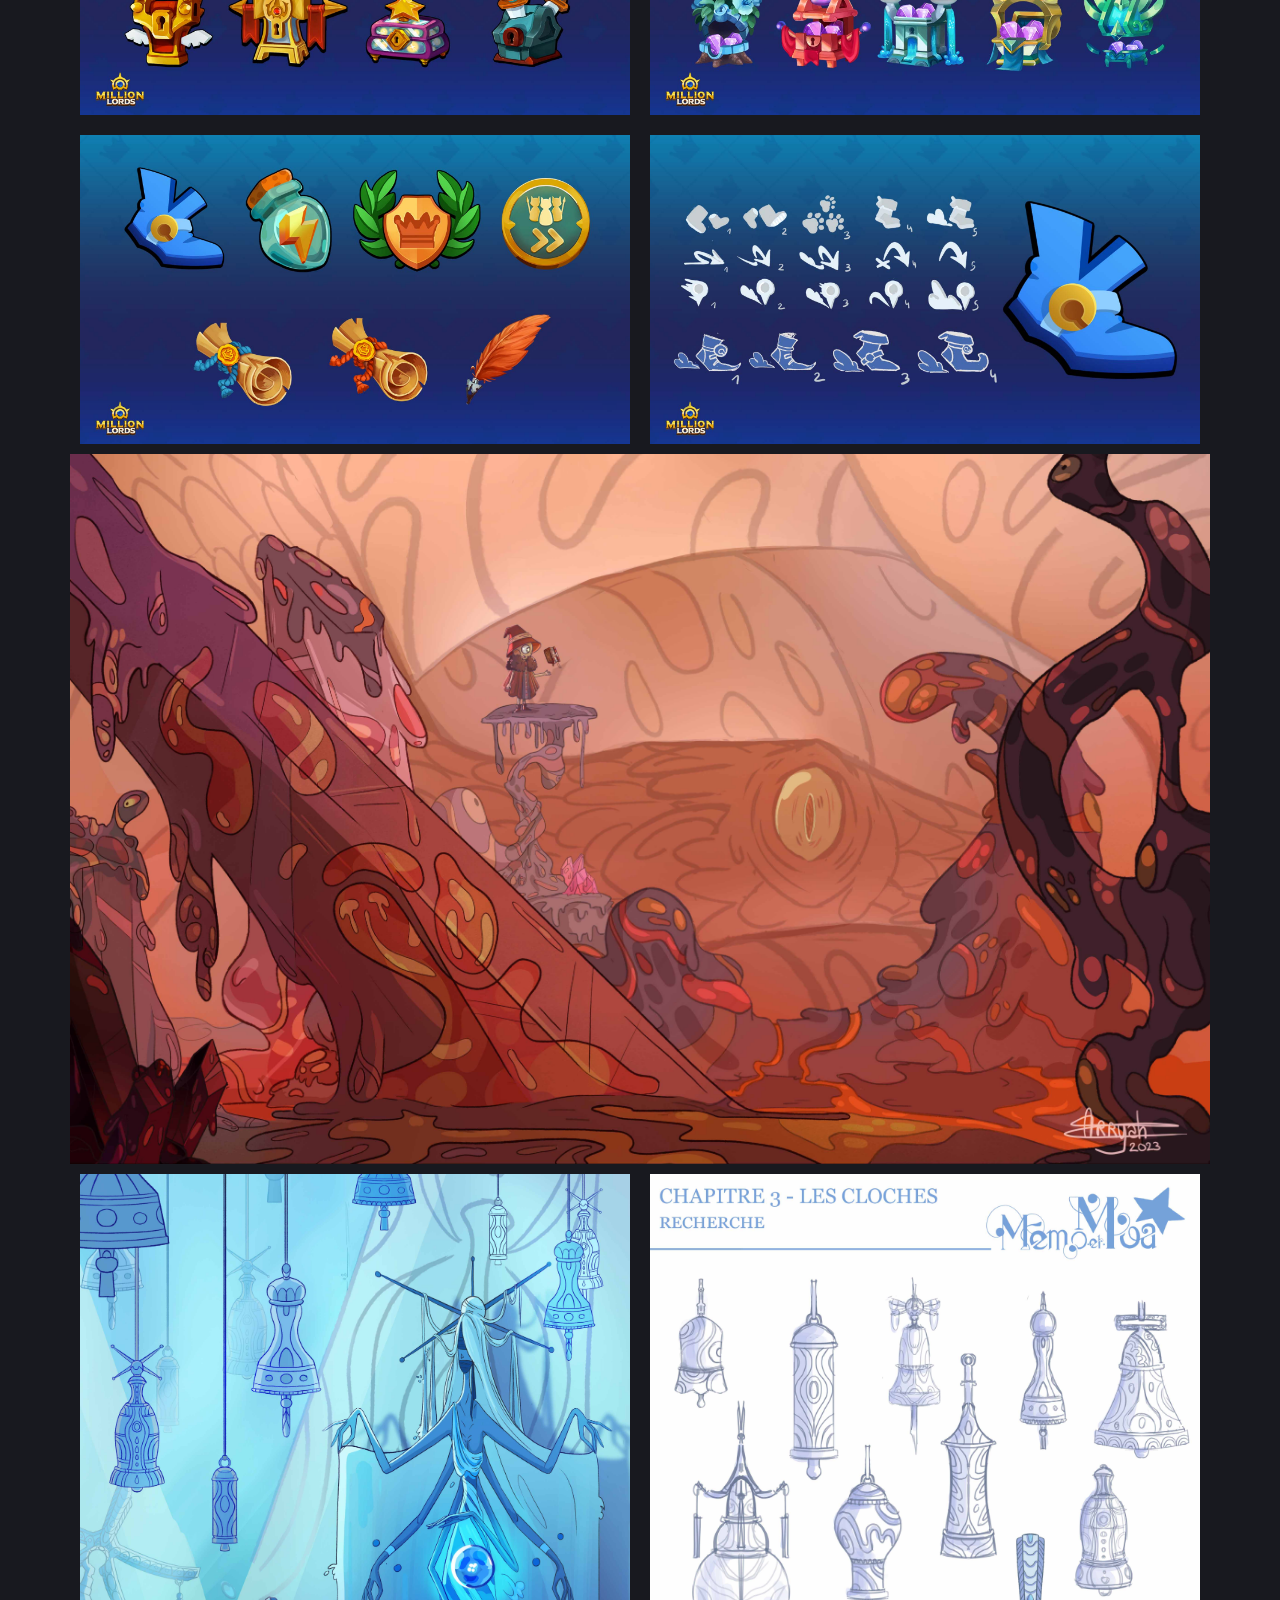
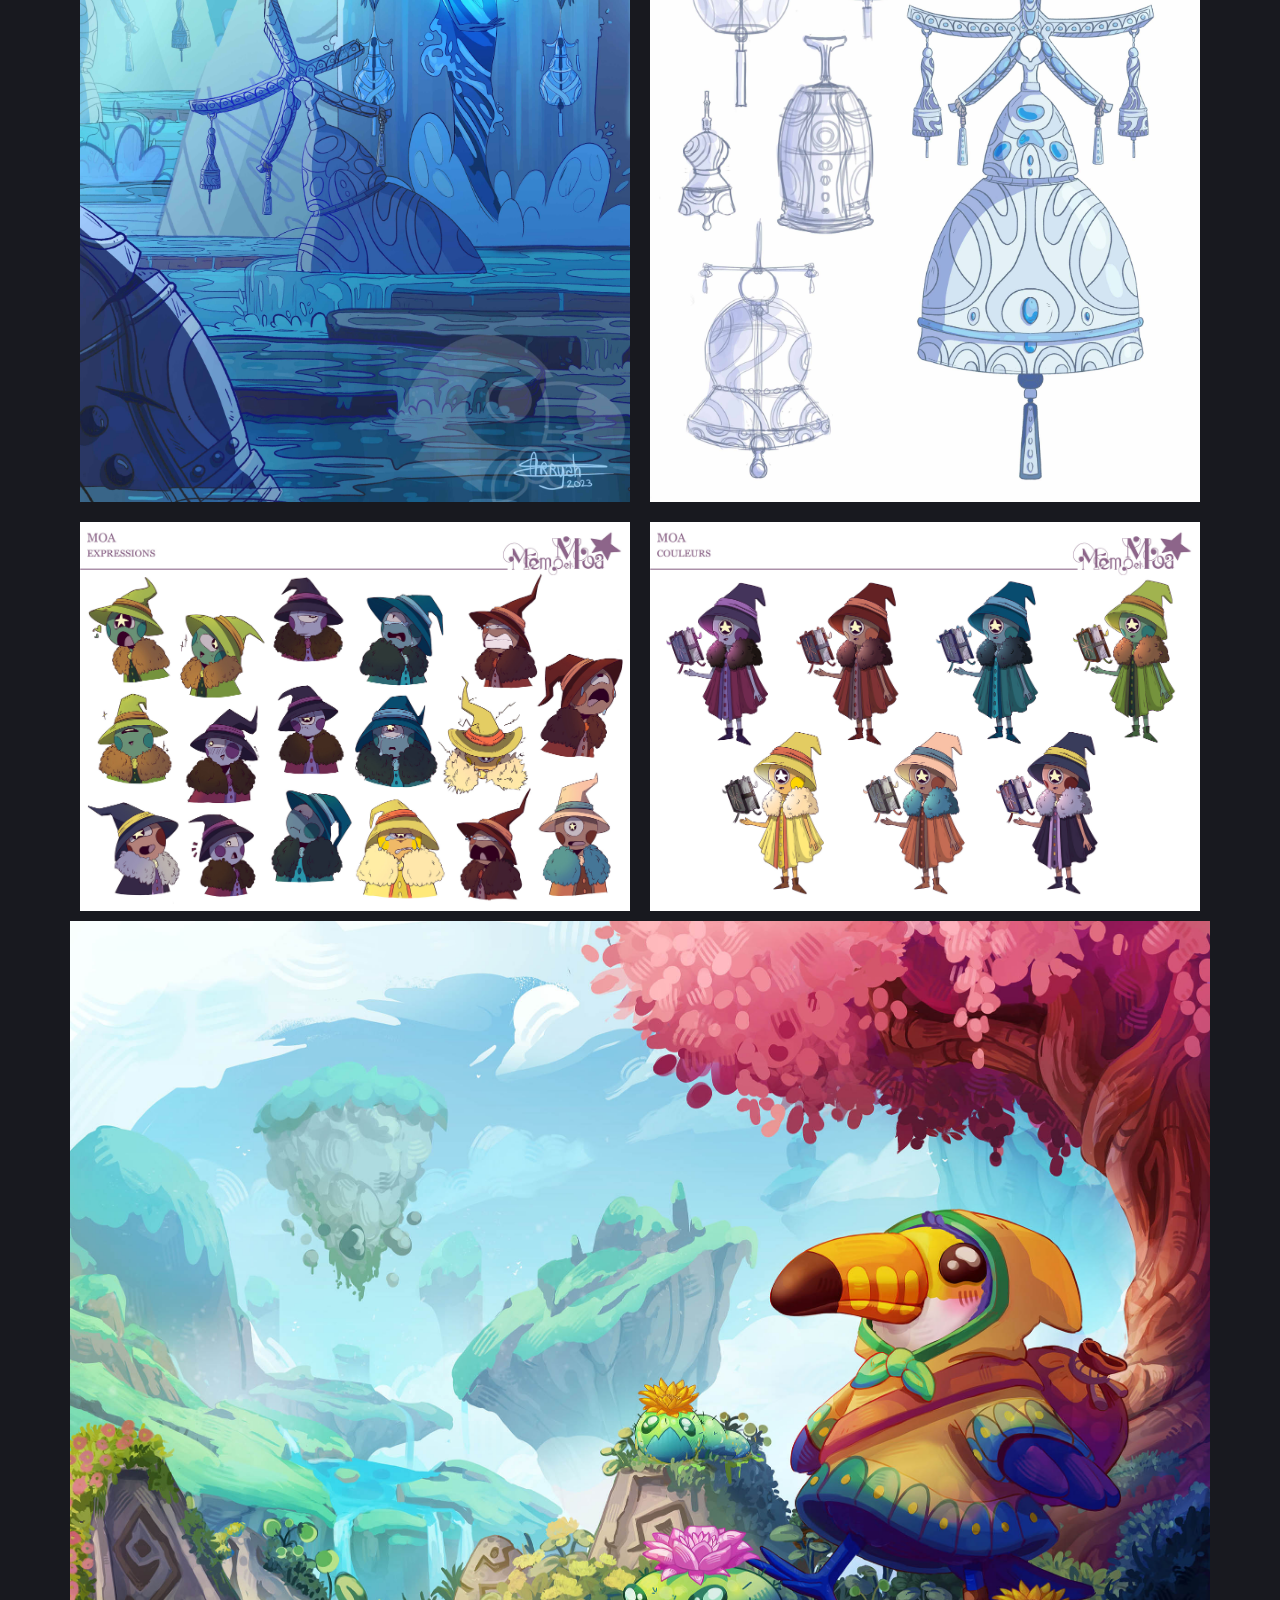
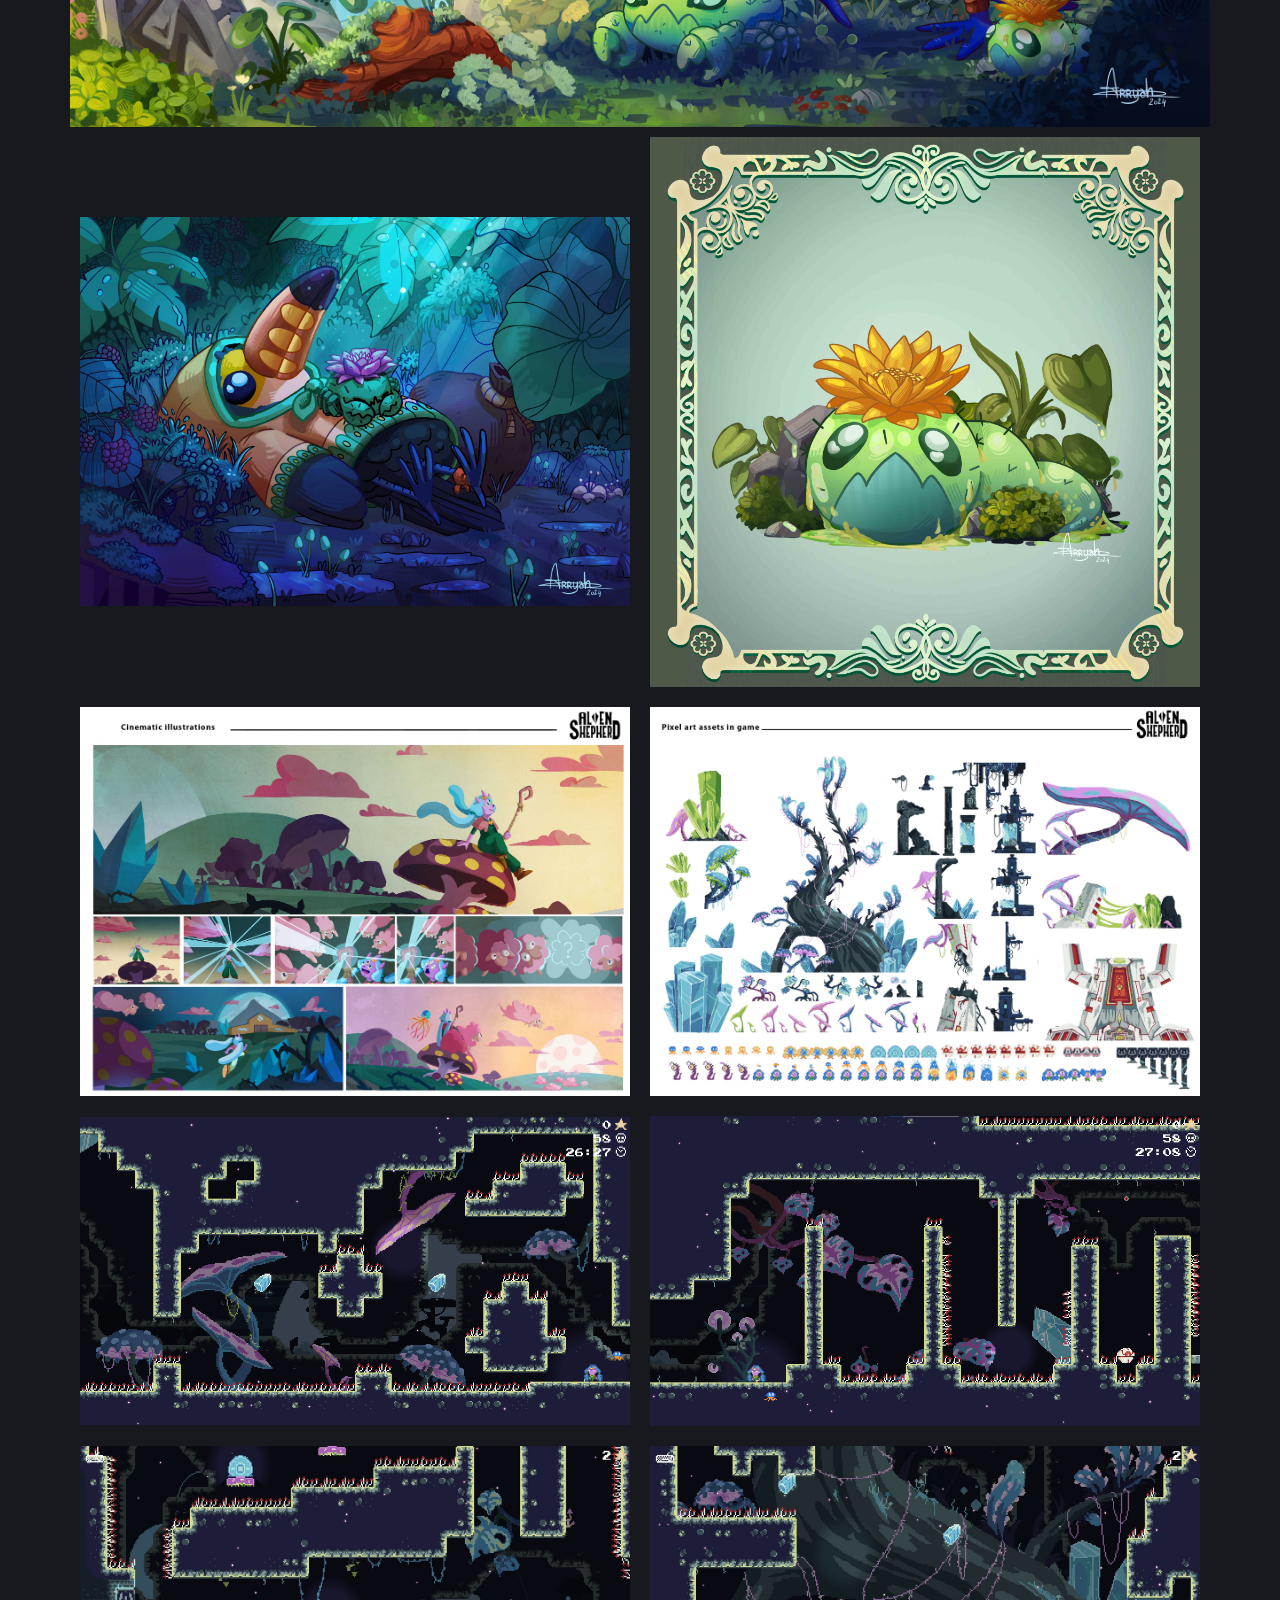
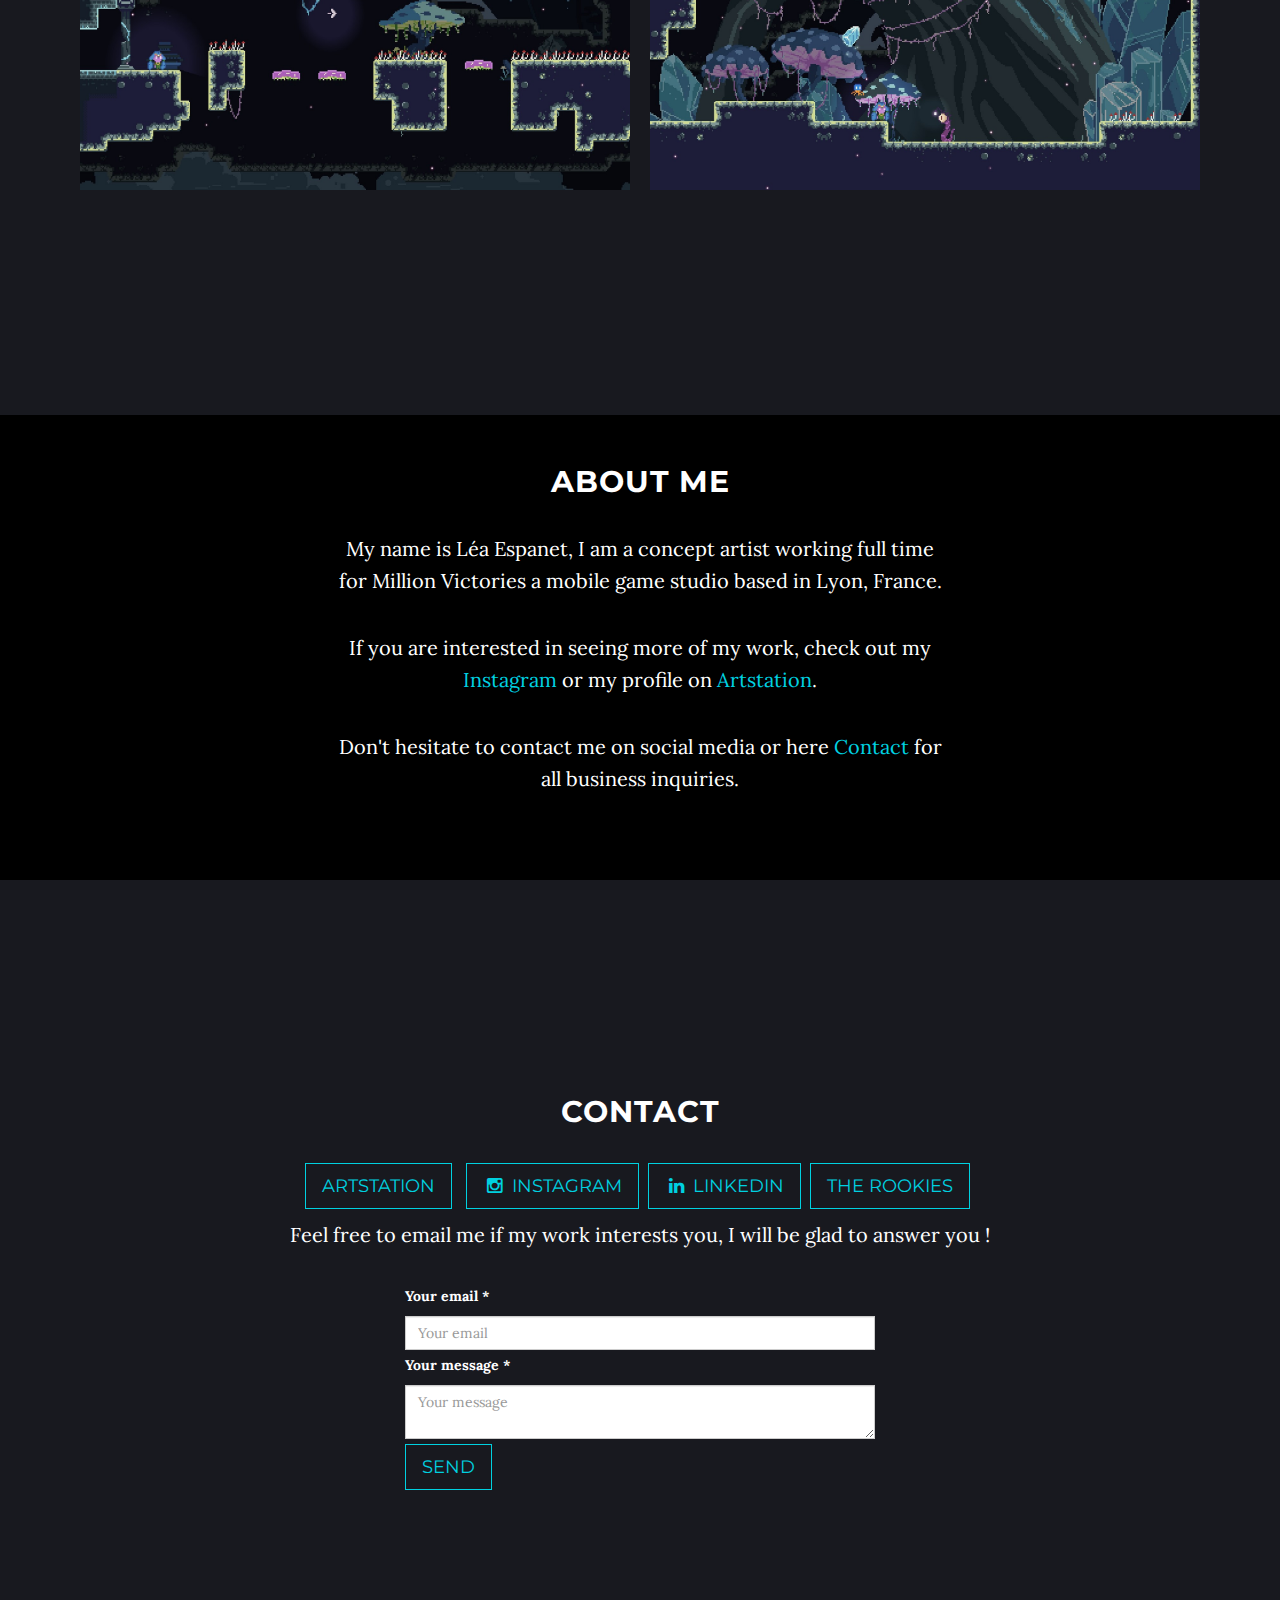
==== commit 67f9652e: "update section" ====
--- a/index.html
+++ b/index.html
@@ -153,9 +153,8 @@
                         <div class="mix millionlord" data-order="2">
                             <div class="col-lg-12">
                                 <p class="intro-text">Here are some of the works I've been doing as a full time concept artist for the mobile game Million Lords.</p>
-                            </div>
-                            <img src="img/ESPANET_Lea_ML_SplashArt_sunandmoon2024.jpg">
                                 <div class="grid grid1">
+                                    <img src="img/ESPANET_Lea_ML_SplashArt_sunandmoon2024.jpg">
                                     <img src="img/ESPANET_Lea_ML_SplashArt_christmas2023.jpg">
                                     <img src="img/ESPANET_Lea_ML_SplashArt_easter2023.jpg">
                                         <img src="img/ESPANET_Lea_ML_SplashArt_Halloween2023.jpg">
@@ -246,11 +245,9 @@
                         <div class="mix personalwork" data-order="6">
                             <div class="col-lg-12">
                                 <p class="intro-text">In this section you will find more personnal illustrations I do in my free time.</p>
-                            </div>
-                            <img src="img/tuki_ile.jpg">
-                            <div class="grid grid1">
                                 <div class="grid grid-flex">
                                     <div class="half-column">
+                                        <img src="img/tuki_ile.jpg">
                                         <img src="img/tuki_foret.jpg">
                                         <img src="img/EL_Crabtus.jpg">
                                         <img src="img/EL_dtiys_kumquatacide.jpg">
